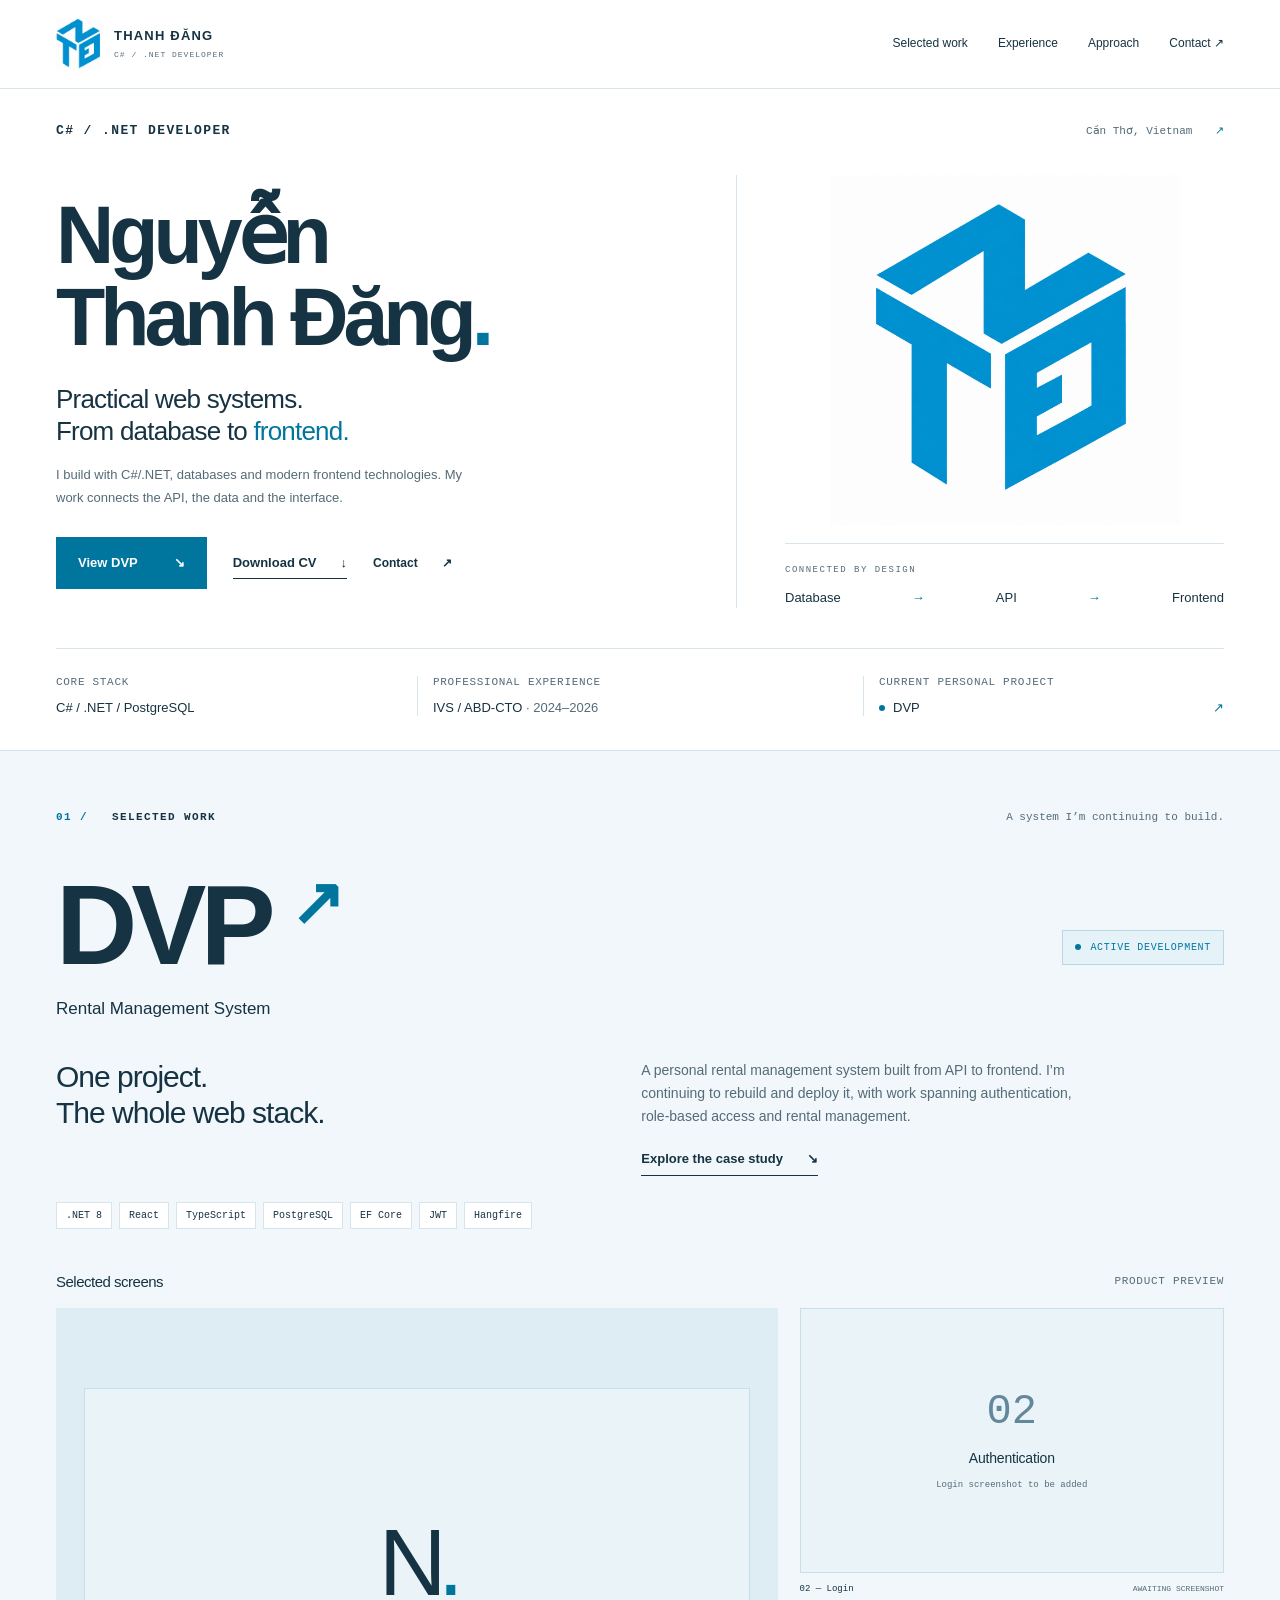
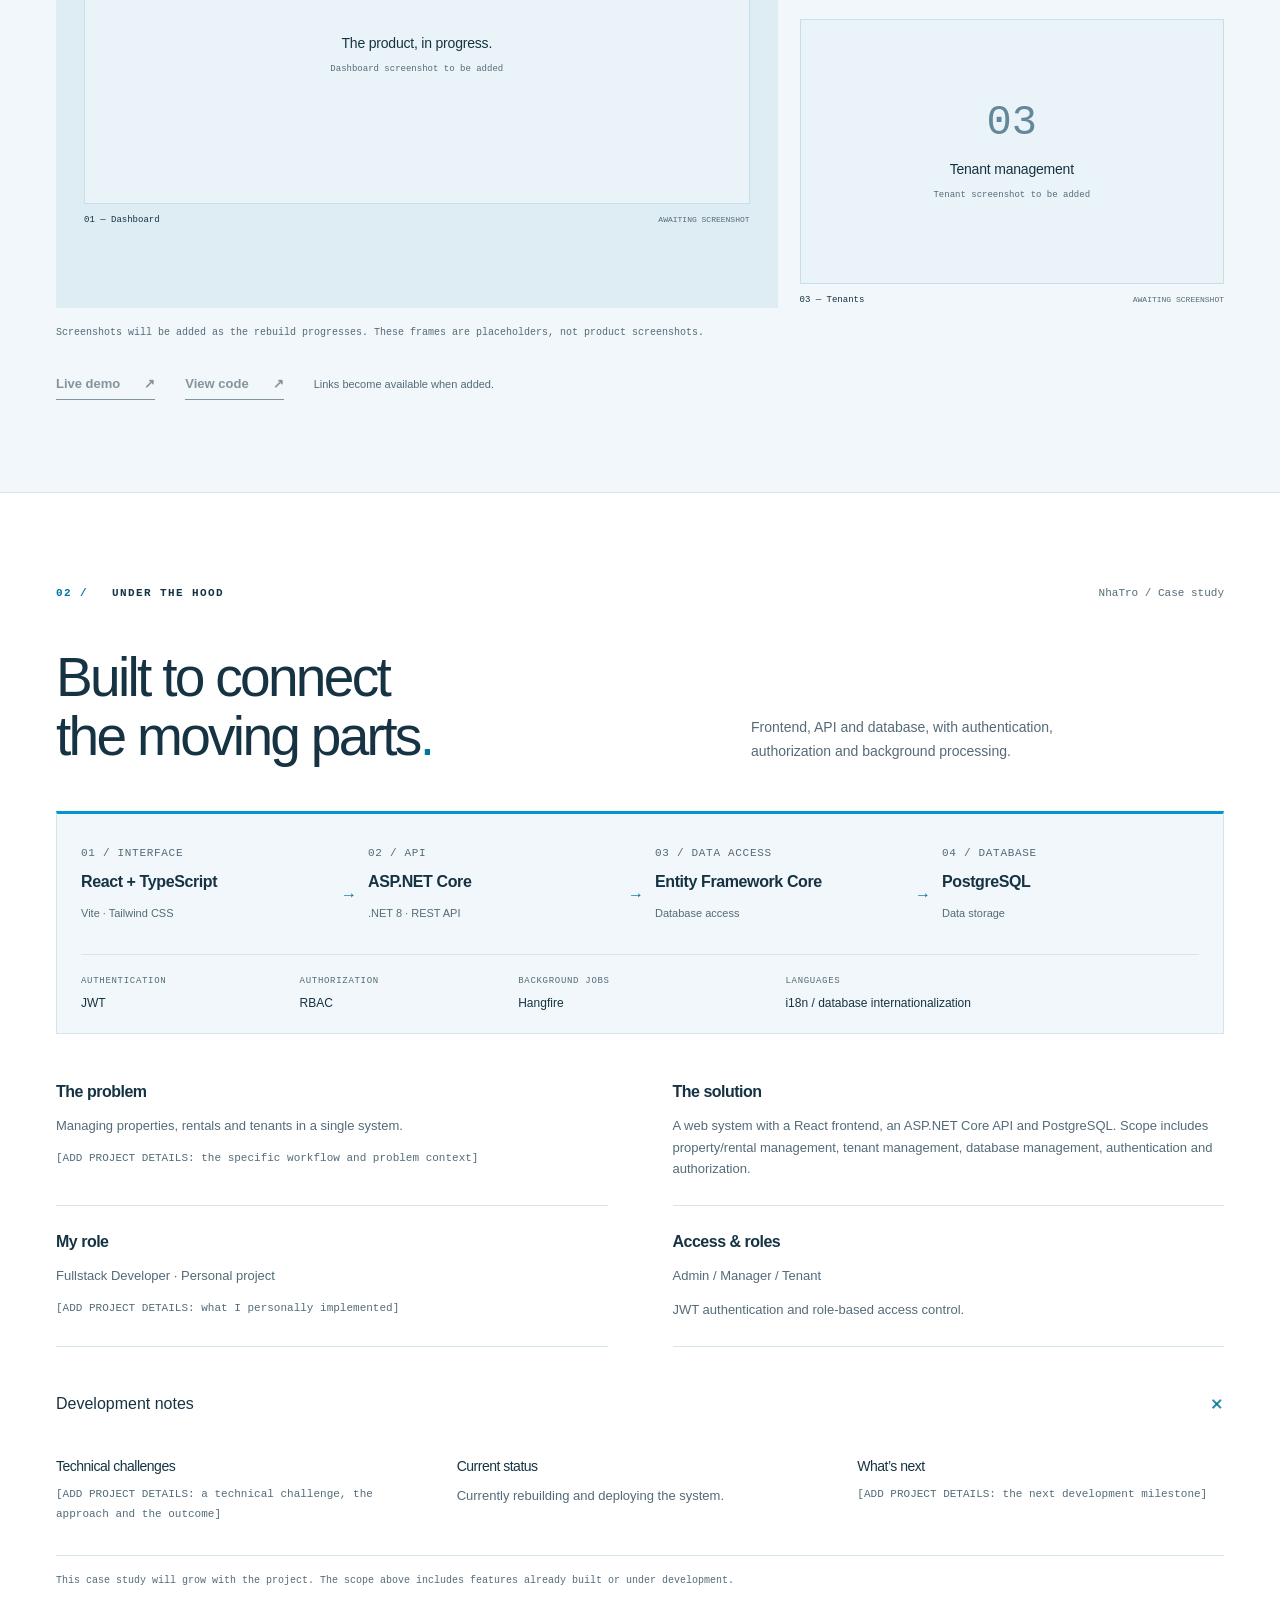
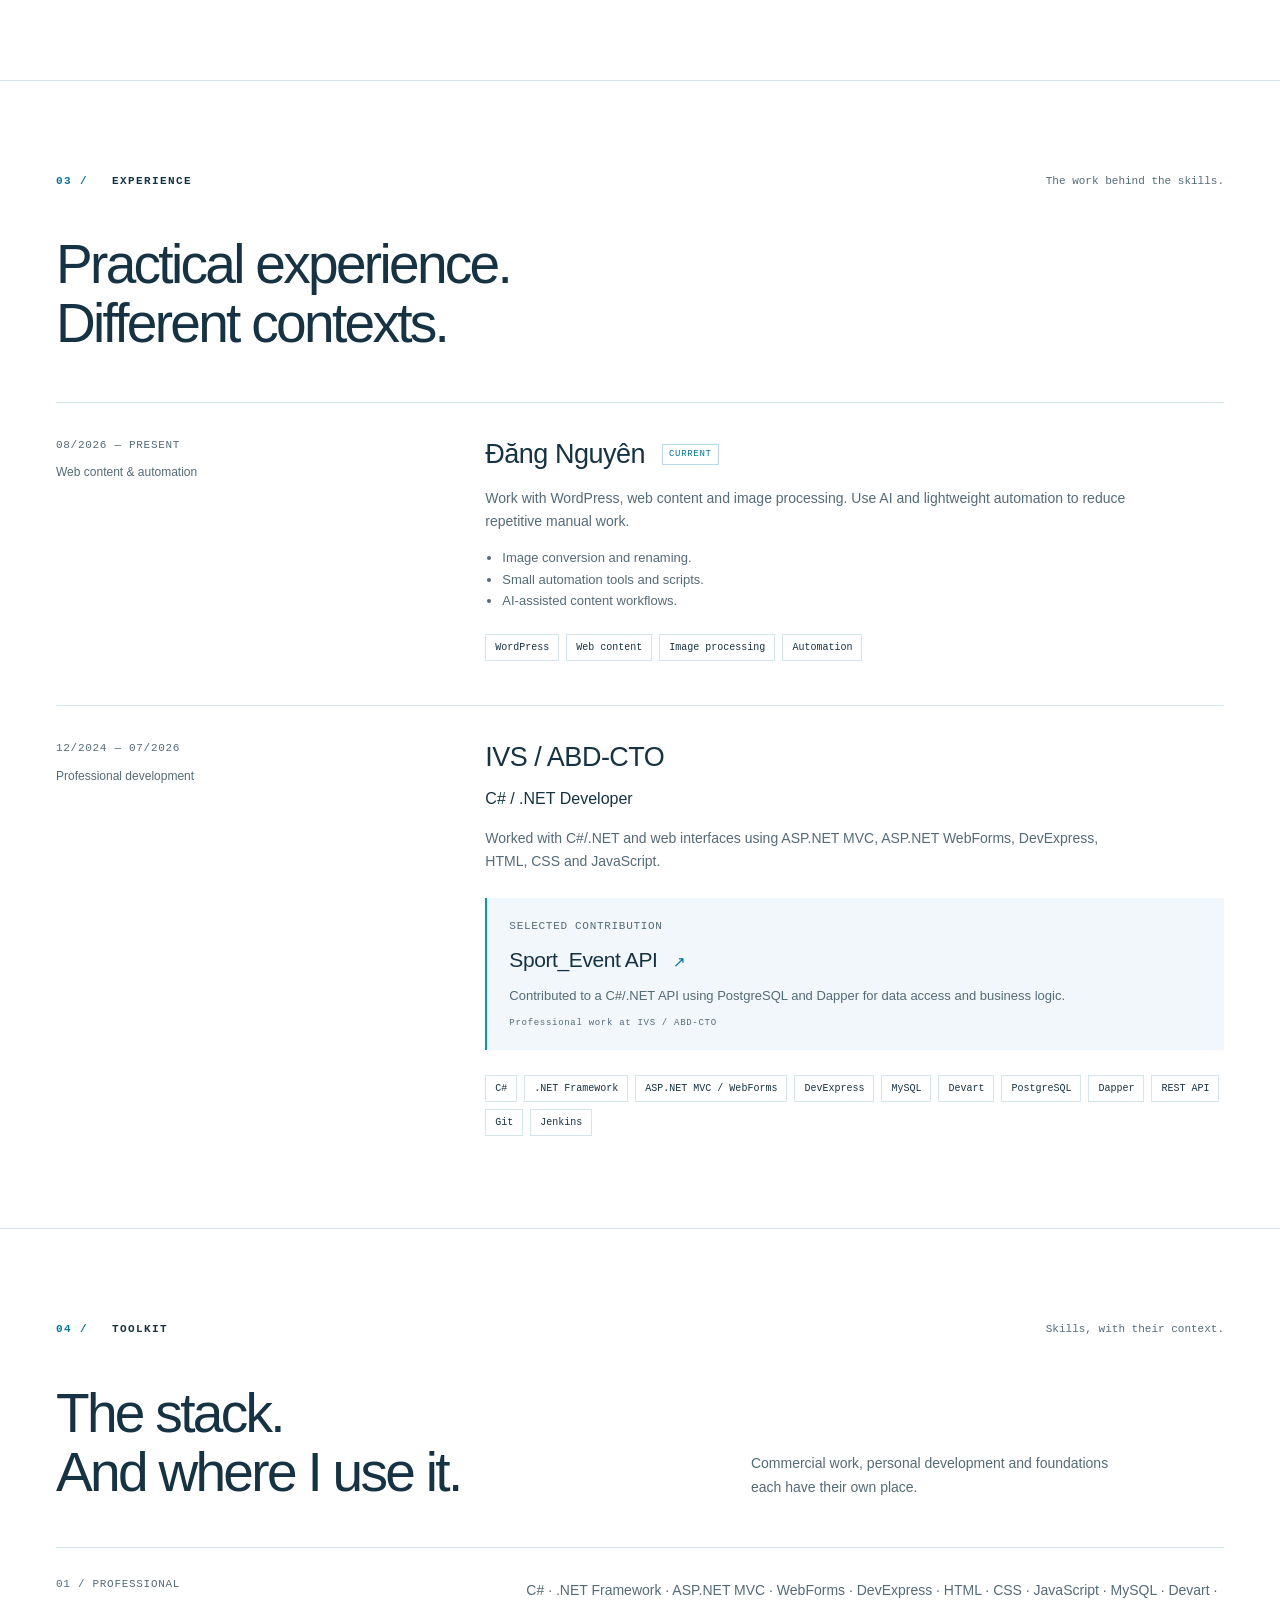
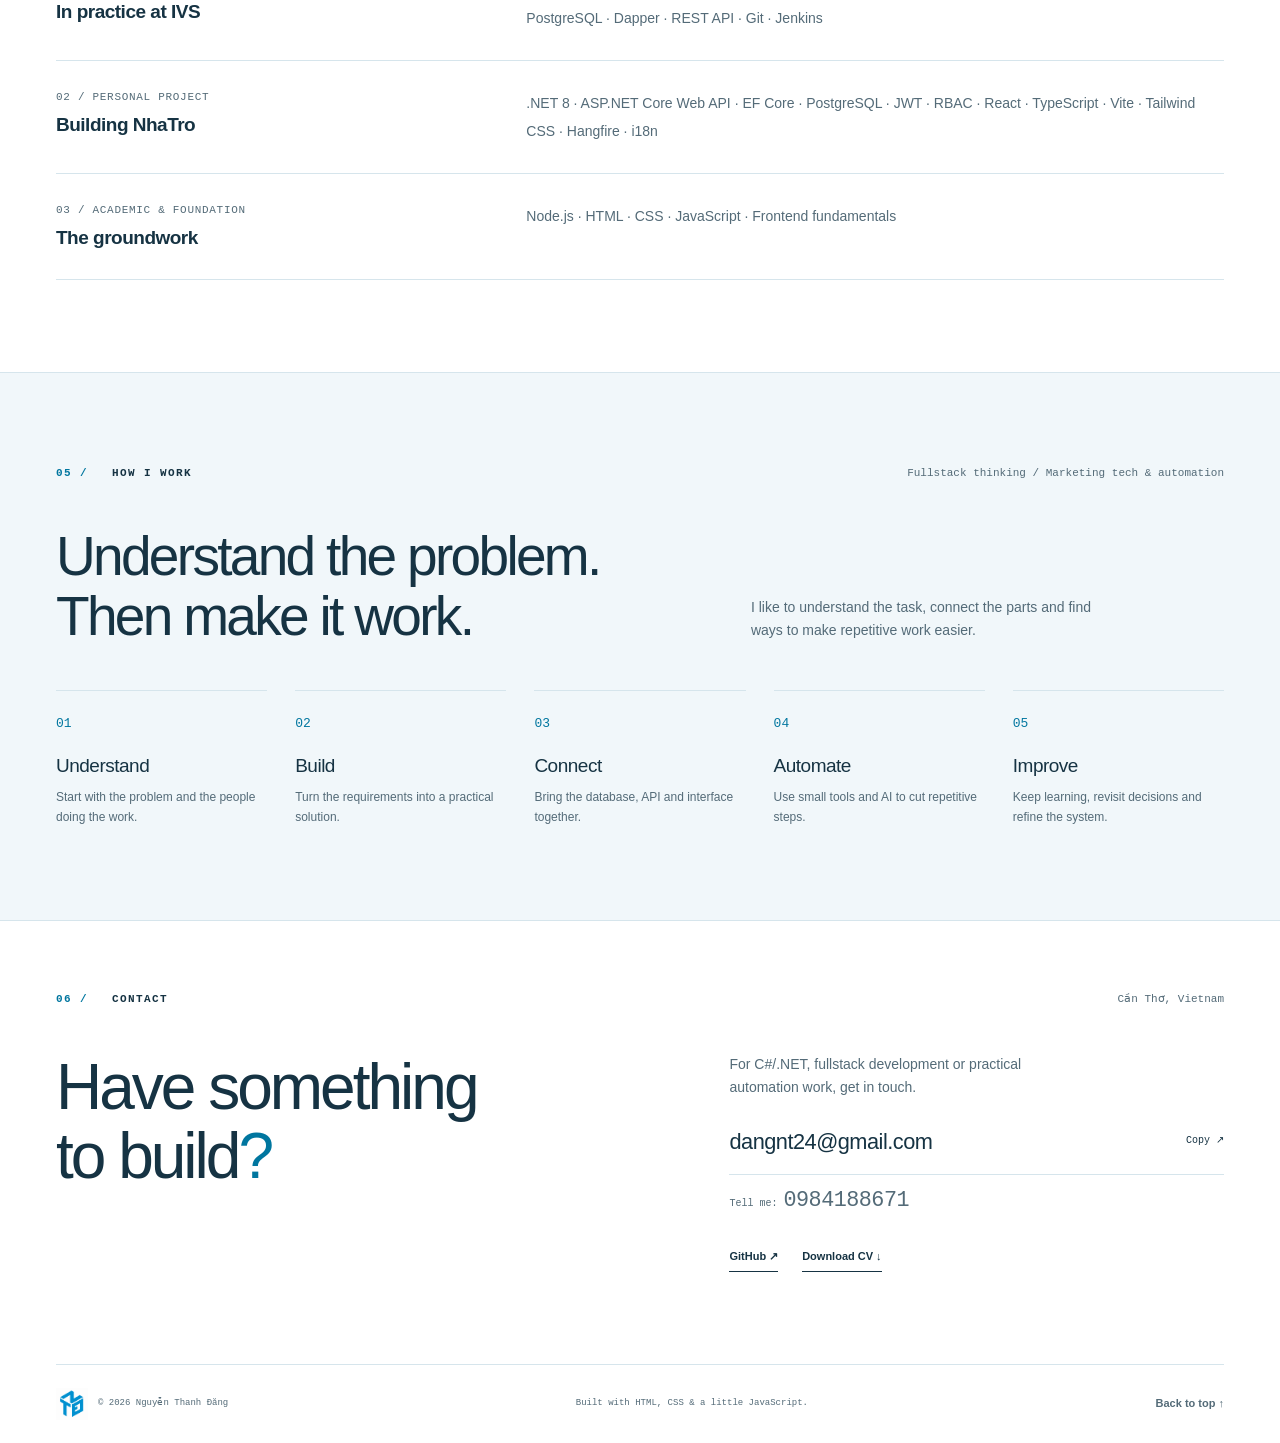
==== index.html @ 5157802f "Init source" ====
<!doctype html>
<html lang="en">

<head>
  <meta charset="utf-8">
  <meta name="viewport" content="width=device-width, initial-scale=1">
  <meta name="theme-color" content="#ffffff">
  <title>Nguyễn Thanh Đăng — C# / .NET Developer</title>
  <meta name="description"
    content="Nguyễn Thanh Đăng, C# / .NET Developer in Cần Thơ, Vietnam. Professional experience at IVS and NhaTro, a .NET 8, React and PostgreSQL rental management system in active development.">
  <meta property="og:type" content="website">
  <meta property="og:locale" content="en_US">
  <meta property="og:title" content="Nguyễn Thanh Đăng — C# / .NET Developer">
  <meta property="og:description"
    content="Practical web systems, from database and API to frontend. Explore NhaTro and my C# / .NET experience.">
  <!-- Add og:url and og:image with real absolute URLs after deployment. -->
  <link rel="icon" href="./assets/images/logo.png" type="image/png">
  <link rel="stylesheet" href="./css/style.css">
  <script src="./js/script.js" defer></script>
</head>

<body>
  <a class="skip-link" href="#main">Skip to content</a>
  <header class="site-header">
    <div class="container header-inner">
      <a class="wordmark" href="#home" aria-label="Nguyễn Thanh Đăng, home">
        <span class="brand-icon"><img src="assets/images/logo.png" alt="" width="64" height="64"></span>
        <span class="brand-name">THANH ĐĂNG<span class="brand-caption">C# / .NET DEVELOPER</span></span>
      </a>
      <button class="menu-toggle" type="button" aria-expanded="false" aria-controls="main-nav" hidden>Menu <span
          aria-hidden="true">+</span></button>
      <nav id="main-nav" class="main-nav" aria-label="Main navigation">
        <a href="#work" data-nav>Selected work</a>
        <a href="#experience" data-nav>Experience</a>
        <a href="#about" data-nav>Approach</a>
        <a href="#contact" data-nav>Contact <span aria-hidden="true">↗</span></a>
      </nav>
    </div>
  </header>

  <main id="main">
    <section id="home" class="hero container" aria-labelledby="hero-title">
      <div class="hero-top"><span class="eyebrow">C# / .NET DEVELOPER</span><span class="location">Cần Thơ, Vietnam
          <span aria-hidden="true">↗</span></span></div>
      <div class="hero-grid">
        <div class="hero-copy">
          <h1 id="hero-title">Nguyễn<br>Thanh Đăng<span class="accent">.</span></h1>
          <div class="hero-intro">
            <p class="hero-statement">Practical web systems.<br> From database to <em>frontend.</em></p>
            <p>I build with C#/.NET, databases and modern frontend technologies. My work connects the API, the data and
              the interface.</p>
            <div class="hero-actions">
              <a class="button button-dark" href="#work">View DVP <span aria-hidden="true">↘</span></a>
              <a class="text-link" data-config-link="CV_URL" role="link"
                href="./NguyenThanhDang_Fullstack_DotNet_CV.pdf">Download CV <span aria-hidden="true">↓</span></a>
              <a class="hero-contact text-link" href="#contact">Contact <span aria-hidden="true">↗</span></a>
            </div>
          </div>
        </div>
        <figure class="hero-brand" aria-label="Personal identity and fullstack focus">
          <div class="brand-art"><img src="assets/images/logo.png"
              alt="Nguyễn Thanh Đăng personal logo, a cyan geometric monogram" width="1254" height="1254"></div>
          <figcaption><span class="meta-label">CONNECTED BY DESIGN</span><span
              class="brand-flow"><span>Database</span><span aria-hidden="true">→</span><span>API</span><span
                aria-hidden="true">→</span><span>Frontend</span></span></figcaption>
        </figure>
      </div>
      <div class="hero-facts">
        <div><span class="meta-label">CORE STACK</span>
          <p>C# / .NET / PostgreSQL</p>
        </div>
        <div><span class="meta-label">PROFESSIONAL EXPERIENCE</span>
          <p>IVS / ABD-CTO <span class="muted">· 2024–2026</span></p>
        </div>
        <a class="current-project" href="#work"><span class="meta-label">CURRENT PERSONAL PROJECT</span>
          <p><span class="status-dot" aria-hidden="true"></span>DVP <span aria-hidden="true">↗</span></p>
        </a>
      </div>
    </section>

    <section id="work" class="work-section section-pad" aria-labelledby="work-title">
      <div class="container">
        <div class="section-heading">
          <p class="eyebrow"><span>01 /</span> SELECTED WORK</p><span class="section-aside">A system I’m continuing to
            build.</span>
        </div>
        <article class="featured-project">
          <div class="project-heading">
            <div>
              <h2 id="work-title">DVP<span class="accent">↗</span></h2>
              <p class="project-subtitle">Rental Management System</p>
            </div>
            <span class="status"><span class="status-dot" aria-hidden="true"></span><span data-project-status>ACTIVE
                DEVELOPMENT</span></span>
          </div>
          <div class="project-overview">
            <p class="project-lead">One project.<br>The whole web stack.</p>
            <div>
              <p>A personal rental management system built from API to frontend. I’m continuing to rebuild and deploy
                it, with work spanning authentication, role-based access and rental management.</p><a class="text-link"
                href="#case-study">Explore the case study <span aria-hidden="true">↘</span></a>
            </div>
          </div>
          <ul class="tag-list" aria-label="NhaTro technology stack">
            <li>.NET 8</li>
            <li>React</li>
            <li>TypeScript</li>
            <li>PostgreSQL</li>
            <li>EF Core</li>
            <li>JWT</li>
            <li>Hangfire</li>
          </ul>
          <div class="preview-heading">
            <h3>Selected screens</h3><span class="meta-label">PRODUCT PREVIEW</span>
          </div>
          <div class="screens-grid">
            <!-- Add real screenshots at these paths. Missing images use the fallback. -->
            <figure class="screen screen-main"><button class="screen-open" type="button" disabled
                aria-label="Enlarge NhaTro dashboard screenshot"><span class="screen-placeholder"><span
                    class="placeholder-mark" aria-hidden="true">N<span>.</span></span><span
                    class="placeholder-title">The product, in progress.</span><span class="placeholder-note">Dashboard
                    screenshot to be added</span></span><img src="assets/images/nhatro-dashboard.png"
                  alt="NhaTro dashboard" width="1440" height="900" hidden></button>
              <figcaption><span>01 — Dashboard</span><span data-screen-state>AWAITING SCREENSHOT</span></figcaption>
            </figure>
            <figure class="screen"><button class="screen-open" type="button" disabled
                aria-label="Enlarge NhaTro login screenshot"><span class="screen-placeholder"><span
                    class="placeholder-index" aria-hidden="true">02</span><span
                    class="placeholder-title">Authentication</span><span class="placeholder-note">Login screenshot to be
                    added</span></span><img src="assets/images/nhatro-login.png" alt="NhaTro login screen" width="1440"
                  height="900" hidden></button>
              <figcaption><span>02 — Login</span><span data-screen-state>AWAITING SCREENSHOT</span></figcaption>
            </figure>
            <figure class="screen"><button class="screen-open" type="button" disabled
                aria-label="Enlarge NhaTro tenant management screenshot"><span class="screen-placeholder"><span
                    class="placeholder-index" aria-hidden="true">03</span><span class="placeholder-title">Tenant
                    management</span><span class="placeholder-note">Tenant screenshot to be added</span></span><img
                  src="assets/images/nhatro-tenant.png" alt="NhaTro tenant management screen" width="1440" height="900"
                  hidden></button>
              <figcaption><span>03 — Tenants</span><span data-screen-state>AWAITING SCREENSHOT</span></figcaption>
            </figure>
          </div>
          <p class="preview-note">Screenshots will be added as the rebuild progresses. These frames are placeholders,
            not product screenshots.</p>
          <div class="project-links"><a class="text-link" data-config-link="NHATRO_DEMO_URL" aria-disabled="true"
              role="link" title="Live demo has not been added">Live demo <span aria-hidden="true">↗</span></a><a
              class="text-link" data-config-link="NHATRO_CODE_URL" aria-disabled="true" role="link"
              title="Source code URL has not been added">View code <span aria-hidden="true">↗</span></a><span
              class="muted">Links become available when added.</span></div>
        </article>
      </div>
    </section>

    <section id="case-study" class="case-section section-pad container" aria-labelledby="case-title">
      <div class="section-heading">
        <p class="eyebrow"><span>02 /</span> UNDER THE HOOD</p><span class="section-aside">NhaTro / Case study</span>
      </div>
      <div class="section-intro">
        <h2 id="case-title">Built to connect<br>the moving parts<span class="accent">.</span></h2>
        <p>Frontend, API and database, with authentication, authorization and background processing.</p>
      </div>
      <div class="architecture" aria-label="NhaTro architecture">
        <ol class="architecture-flow">
          <li><span class="meta-label">01 / INTERFACE</span><strong>React + TypeScript</strong><span>Vite · Tailwind
              CSS</span></li>
          <li><span class="meta-label">02 / API</span><strong>ASP.NET Core</strong><span>.NET 8 · REST API</span></li>
          <li><span class="meta-label">03 / DATA ACCESS</span><strong>Entity Framework Core</strong><span>Database
              access</span></li>
          <li><span class="meta-label">04 / DATABASE</span><strong>PostgreSQL</strong><span>Data storage</span></li>
        </ol>
        <div class="architecture-services">
          <div><span class="meta-label">AUTHENTICATION</span><strong>JWT</strong></div>
          <div><span class="meta-label">AUTHORIZATION</span><strong>RBAC</strong></div>
          <div><span class="meta-label">BACKGROUND JOBS</span><strong>Hangfire</strong></div>
          <div><span class="meta-label">LANGUAGES</span><strong>i18n / database internationalization</strong></div>
        </div>
      </div>
      <div class="case-details">
        <div class="case-item">
          <h3>The problem</h3>
          <p>Managing properties, rentals and tenants in a single system.</p>
          <p class="editor-note">[ADD PROJECT DETAILS: the specific workflow and problem context]</p>
        </div>
        <div class="case-item">
          <h3>The solution</h3>
          <p>A web system with a React frontend, an ASP.NET Core API and PostgreSQL. Scope includes property/rental
            management, tenant management, database management, authentication and authorization.</p>
        </div>
        <div class="case-item">
          <h3>My role</h3>
          <p>Fullstack Developer · Personal project</p>
          <p class="editor-note">[ADD PROJECT DETAILS: what I personally implemented]</p>
        </div>
        <div class="case-item">
          <h3>Access & roles</h3>
          <p>Admin / Manager / Tenant</p>
          <p>JWT authentication and role-based access control.</p>
        </div>
      </div>
      <details class="case-expansion" open>
        <summary>Development notes <span aria-hidden="true">+</span></summary>
        <div class="development-grid">
          <div>
            <h3>Technical challenges</h3>
            <p class="editor-note">[ADD PROJECT DETAILS: a technical challenge, the approach and the outcome]</p>
          </div>
          <div>
            <h3>Current status</h3>
            <p data-project-current>Currently rebuilding and deploying the system.</p>
          </div>
          <div>
            <h3>What’s next</h3>
            <p class="editor-note" data-project-next>[ADD PROJECT DETAILS: the next development milestone]</p>
          </div>
        </div>
      </details>
      <p class="case-footnote">This case study will grow with the project. The scope above includes features already
        built or under development.</p>
    </section>

    <section id="experience" class="experience-section section-pad" aria-labelledby="experience-title">
      <div class="container">
        <div class="section-heading">
          <p class="eyebrow"><span>03 /</span> EXPERIENCE</p><span class="section-aside">The work behind the
            skills.</span>
        </div>
        <h2 id="experience-title">Practical experience.<br>Different contexts.</h2>
        <article class="experience-row">
          <div class="experience-meta"><span class="meta-label">08/2026 — PRESENT</span><span
              class="experience-kind">Web content & automation</span></div>
          <div class="experience-body">
            <h3>Đăng Nguyên <span class="small-label">CURRENT</span></h3>
            <p>Work with WordPress, web content and image processing. Use AI and lightweight automation to reduce
              repetitive manual work.</p>
            <ul class="plain-list">
              <li>Image conversion and renaming.</li>
              <li>Small automation tools and scripts.</li>
              <li>AI-assisted content workflows.</li>
            </ul>
            <ul class="tag-list">
              <li>WordPress</li>
              <li>Web content</li>
              <li>Image processing</li>
              <li>Automation</li>
            </ul>
          </div>
        </article>
        <article class="experience-row">
          <div class="experience-meta"><span class="meta-label">12/2024 — 07/2026</span><span
              class="experience-kind">Professional development</span></div>
          <div class="experience-body">
            <h3>IVS / ABD-CTO</h3>
            <p class="job-title">C# / .NET Developer</p>
            <p>Worked with C#/.NET and web interfaces using ASP.NET MVC, ASP.NET WebForms, DevExpress, HTML, CSS and
              JavaScript.</p>
            <div class="work-highlight"><span class="meta-label">SELECTED CONTRIBUTION</span>
              <h4>Sport_Event API <span aria-hidden="true">↗</span></h4>
              <p>Contributed to a C#/.NET API using PostgreSQL and Dapper for data access and business logic.</p><span
                class="work-context">Professional work at IVS / ABD-CTO</span>
            </div>
            <ul class="tag-list">
              <li>C#</li>
              <li>.NET Framework</li>
              <li>ASP.NET MVC / WebForms</li>
              <li>DevExpress</li>
              <li>MySQL</li>
              <li>Devart</li>
              <li>PostgreSQL</li>
              <li>Dapper</li>
              <li>REST API</li>
              <li>Git</li>
              <li>Jenkins</li>
            </ul>
          </div>
        </article>
      </div>
    </section>

    <section id="stack" class="stack-section section-pad container" aria-labelledby="stack-title">
      <div class="section-heading">
        <p class="eyebrow"><span>04 /</span> TOOLKIT</p><span class="section-aside">Skills, with their context.</span>
      </div>
      <div class="section-intro">
        <h2 id="stack-title">The stack.<br>And where I use it.</h2>
        <p>Commercial work, personal development and foundations each have their own place.</p>
      </div>
      <div class="stack-row">
        <div><span class="meta-label">01 / PROFESSIONAL</span>
          <h3>In practice at IVS</h3>
        </div>
        <p>C# · .NET Framework · ASP.NET MVC · WebForms · DevExpress · HTML · CSS · JavaScript · MySQL · Devart ·
          PostgreSQL · Dapper · REST API · Git · Jenkins</p>
      </div>
      <div class="stack-row">
        <div><span class="meta-label">02 / PERSONAL PROJECT</span>
          <h3>Building NhaTro</h3>
        </div>
        <p>.NET 8 · ASP.NET Core Web API · EF Core · PostgreSQL · JWT · RBAC · React · TypeScript · Vite · Tailwind CSS
          · Hangfire · i18n</p>
      </div>
      <div class="stack-row">
        <div><span class="meta-label">03 / ACADEMIC & FOUNDATION</span>
          <h3>The groundwork</h3>
        </div>
        <p>Node.js · HTML · CSS · JavaScript · Frontend fundamentals</p>
      </div>
    </section>

    <section id="about" class="approach-section section-pad" aria-labelledby="approach-title">
      <div class="container">
        <div class="section-heading">
          <p class="eyebrow"><span>05 /</span> HOW I WORK</p><span class="section-aside">Fullstack thinking / Marketing
            tech & automation</span>
        </div>
        <div class="section-intro">
          <h2 id="approach-title">Understand the problem.<br>Then make it work.</h2>
          <p>I like to understand the task, connect the parts and find ways to make repetitive work easier.</p>
        </div>
        <ol class="process-list">
          <li><span>01</span>
            <h3>Understand</h3>
            <p>Start with the problem and the people doing the work.</p>
          </li>
          <li><span>02</span>
            <h3>Build</h3>
            <p>Turn the requirements into a practical solution.</p>
          </li>
          <li><span>03</span>
            <h3>Connect</h3>
            <p>Bring the database, API and interface together.</p>
          </li>
          <li><span>04</span>
            <h3>Automate</h3>
            <p>Use small tools and AI to cut repetitive steps.</p>
          </li>
          <li><span>05</span>
            <h3>Improve</h3>
            <p>Keep learning, revisit decisions and refine the system.</p>
          </li>
        </ol>
        <!-- <div class="education"><h3 class="meta-label">EDUCATION</h3><p class="editor-note">[ADD EDUCATION DETAILS: institution, qualification and dates]</p></div> -->
      </div>
    </section>

    <section id="contact" class="contact-section section-pad container" aria-labelledby="contact-title">
      <div class="section-heading">
        <p class="eyebrow"><span>06 /</span> CONTACT</p><span class="section-aside">Cần Thơ, Vietnam</span>
      </div>
      <div class="contact-grid">
        <h2 id="contact-title">Have something<br>to build<span class="accent">?</span></h2>
        <div>
            <p>For C#/.NET, fullstack development or practical automation work, get in touch.</p>
            <div class="email-row"><a class="email-link" data-email-link href="mailto:dangnt24@gmail.com"
                    role="link">dangnt24@gmail.com</a><button class="copy-email" type="button" aria-label="Copy email address"
                    title="Add an email address in CONFIG">Copy <span aria-hidden="true">↗</span></button></div>
            <p class="contact-note" data-contact-note>
                Tell me: <a class="email-link" data-email-link href="tel:0984188671" role="link">0984188671</a>
            </p>
            <div class="social-links">
                <a class="text-link" data-config-link="GITHUB_URL" role="link" href="https://github.com/dangnt24">GitHub ↗</a>
                <!-- <a class="text-link" data-config-link="LINKEDIN_URL" role="link"
                    title="LinkedIn URL has not been added">LinkedIn ↗</a> -->
                <a class="text-link" data-config-link="CV_URL" role="link"
                    href="./NguyenThanhDang_Fullstack_DotNet_CV.pdf">Download CV ↓</a>
            </div>
        </div>
      </div>
    </section>
  </main>
  <footer class="site-footer container"><span class="footer-identity"><img src="assets/images/logo.png" alt=""
        width="36" height="36"><span>© <span data-year>2026</span> Nguyễn Thanh Đăng</span></span><span>Built with HTML,
      CSS & a little JavaScript.</span><a href="#home" class="text-link">Back to top ↑</a></footer>
  <dialog class="lightbox" aria-label="NhaTro screenshot preview"><button class="lightbox-close" type="button"
      aria-label="Close screenshot preview">Close ×</button><img alt="">
    <p class="lightbox-caption"></p>
  </dialog>
  <p class="sr-only" role="status" aria-live="polite" data-announcement></p>
</body>

</html>
---- css/style.css ----
/* Brand system: original cyan logo, white surfaces and deep navy typography. */
:root {
  --paper:#ffffff;
  --ink:#163343;
  --muted:#546b78;
  --brand:#0098cc;
  --accent:#00769f;
  --line:#d6e5ec;
  --panel:#f1f7fa;
  --brand-soft:#e5f3f9;
  --font:Arial,Helvetica,sans-serif;
  --mono:"Courier New",monospace;
  --width:1200px;
}

* {
  box-sizing:border-box;
}

html {
  scroll-behavior:smooth;
  scroll-padding-top:100px;
}

body {
  margin:0;
  background:var(--paper);
  color:var(--ink);
  font-family:var(--font);
  font-size:16px;
  line-height:1.65;
  -webkit-font-smoothing:antialiased;
}

body.modal-open {
  overflow:hidden;
}

::selection {
  background:var(--accent);
  color:var(--paper);
}

a {
  color:inherit;
  text-decoration:none;
}

button {
  font:inherit;
  color:inherit;
}

button,a {
  -webkit-tap-highlight-color:transparent;
}

button:not(:disabled),summary {
  cursor:pointer;
}

button:disabled,[aria-disabled="true"] {
  cursor:default;
}

a[aria-disabled="true"] {
  color:var(--muted);
  opacity:.7;
}

:focus-visible {
  outline:2px solid var(--accent);
  outline-offset:6px;
}

h1,h2,h3,h4,p,figure {
  margin:0;
}

h1,h2,h3,h4 {
  font-weight:500;
}

h2 {
  font-size:clamp(36px,4.3vw,60px);
  line-height:1.08;
  letter-spacing:-2.7px;
}

h3 {
  font-size:21px;
  line-height:1.3;
  letter-spacing:-.5px;
}

p+p {
  margin-top:12px;
}

img {
  max-width:100%;
  display:block;
}

[hidden] {
  display:none!important;
}

.container {
  width:min(var(--width),calc(100% - 112px));
  margin-inline:auto;
}

.section-pad {
  padding-block:92px;
}

.accent {
  color:var(--accent);
}

.muted {
  color:var(--muted);
}

.eyebrow,.meta-label,.section-aside,.small-label,.status,.screen figcaption,.work-context,.preview-note,.case-footnote,.contact-note {
  font-family:var(--mono);
  font-size:11px;
  line-height:1.5;
  letter-spacing:.7px;
}

.eyebrow {
  font-weight:700;
  letter-spacing:1.4px;
}

.eyebrow>span {
  color:var(--accent);
  margin-right:16px;
}

.meta-label {
  display:block;
  color:var(--muted);
  font-weight:400;
}

.section-heading {
  display:flex;
  justify-content:space-between;
  align-items:center;
  gap:24px;
  margin-bottom:46px;
}

.section-aside {
  color:var(--muted);
  text-align:right;
  letter-spacing:0;
}

.text-link {
  display:inline-flex;
  gap:24px;
  align-items:center;
  font-size:13px;
  font-weight:600;
  line-height:1.5;
  padding-block:6px;
  border-bottom:1px solid currentColor;
  transition:color .2s;
}

.text-link[href]:hover {
  color:var(--accent);
}

.button {
  display:inline-flex;
  justify-content:space-between;
  align-items:center;
  gap:36px;
  padding:15px 22px;
  font-size:13px;
  font-weight:600;
  transition:background .2s;
}

.button-dark {
  background:var(--accent);
  color:var(--paper);
}

.button-dark:hover {
  background:var(--ink);
}

.skip-link {
  position:fixed;
  top:8px;
  left:8px;
  z-index:20;
  background:var(--ink);
  color:var(--paper);
  padding:12px;
  transform:translateY(-150%);
}

.skip-link:focus {
  transform:none;
}

.site-header {
  position:sticky;
  top:0;
  z-index:10;
  background:var(--paper);
  border-bottom:1px solid var(--line);
}

.header-inner {
  height:88px;
  display:flex;
  align-items:center;
  gap:30px;
}

.wordmark {
  display:flex;
  align-items:center;
  gap:12px;
  flex-shrink:0;
}

.brand-icon {
  position:relative;
  width:46px;
  height:52px;
  overflow:hidden;
  background:#fff;
}

.brand-icon img {
  position:absolute;
  max-width:none;
  width:60px;
  height:60px;
  left:50%;
  top:50%;
  transform:translate(-50%,-50%);
}

.brand-name {
  font-size:13px;
  font-weight:700;
  line-height:1.3;
  letter-spacing:1.2px;
}

.brand-caption {
  display:block;
  font-family:var(--mono);
  font-size:8px;
  font-weight:400;
  letter-spacing:1px;
  margin-top:5px;
  color:var(--muted);
}

.main-nav {
  margin-left:auto;
  display:flex;
  gap:30px;
}

.main-nav a {
  font-size:12px;
  padding-block:12px;
  position:relative;
}

.main-nav a:hover,.main-nav a[aria-current] {
  color:var(--accent);
}

.main-nav a[aria-current]::after {
  content:"";
  height:2px;
  width:100%;
  background:var(--brand);
  position:absolute;
  bottom:2px;
  left:0;
}

.hero {
  padding-top:32px;
}

.hero-top {
  display:flex;
  justify-content:space-between;
  gap:24px;
  align-items:center;
}

.hero-top .eyebrow {
  font-size:13px;
}

.location {
  font-family:var(--mono);
  font-size:11px;
  color:var(--muted);
}

.location>span {
  color:var(--accent);
  margin-left:16px;
}

.hero-grid {
  display:grid;
  grid-template-columns:1.25fr 1fr;
  gap:70px;
  padding-block:34px 40px;
  align-items:center;
}

h1 {
  font-size:clamp(64px,6.3vw,88px);
  line-height:1.02;
  letter-spacing:-5px;
  font-weight:600;
}

.hero-intro {
  margin-top:24px;
  max-width:500px;
}

.hero-statement {
  font-size:26px;
  line-height:1.25;
  letter-spacing:-.8px;
}

.hero-statement em {
  font-style:normal;
  font-weight:500;
  color:var(--accent);
}

.hero-intro>p:not(.hero-statement) {
  font-size:13px;
  color:var(--muted);
  line-height:1.8;
  margin-top:15px;
  max-width:430px;
}

.hero-actions {
  display:flex;
  align-items:center;
  gap:26px;
  margin-top:28px;
  flex-wrap:wrap;
}

.hero-contact {
  font-size:12px;
  border:0;
}

.hero-facts {
  display:grid;
  grid-template-columns:1fr 1.2fr 1fr;
  gap:32px;
  border-top:1px solid var(--line);
  padding-block:25px 32px;
}

.hero-facts p {
  font-size:13px;
  margin-top:6px;
}

.current-project p {
  display:flex;
  align-items:center;
  gap:8px;
}

.current-project p>span:last-child {
  margin-left:auto;
  color:var(--accent);
}

.status-dot {
  display:inline-block;
  width:6px;
  height:6px;
  flex-shrink:0;
  background:var(--accent);
  border-radius:50%;
}

.work-section {
  background:var(--panel);
  border-block:1px solid var(--line);
  padding-top:58px;
}

.project-heading {
  display:flex;
  justify-content:space-between;
  align-items:center;
  gap:24px;
}

.project-heading h2 {
  font-size:clamp(68px,8.8vw,124px);
  line-height:.95;
  letter-spacing:-6px;
  font-weight:600;
}

.project-heading h2>span {
  font-size:.58em;
  vertical-align:top;
  margin-left:20px;
}

.project-subtitle {
  font-size:17px;
  margin-top:16px;
}

.status {
  display:inline-flex;
  gap:9px;
  align-items:center;
  border:1px solid #b6d8e7;
  padding:9px 12px;
  color:var(--accent);
  font-size:10px;
  white-space:nowrap;
}

.project-overview {
  display:grid;
  grid-template-columns:.85fr 1fr;
  gap:90px;
  margin-block:36px 26px;
}

.project-lead {
  font-size:30px;
  line-height:1.2;
  letter-spacing:-1px;
}

.project-overview>div>p {
  font-size:14px;
  color:var(--muted);
  max-width:460px;
}

.project-overview .text-link {
  margin-top:15px;
}

.tag-list {
  list-style:none;
  display:flex;
  flex-wrap:wrap;
  gap:7px;
  margin:0;
  padding:0;
}

.tag-list li {
  font-family:var(--mono);
  font-size:10px;
  border:1px solid var(--line);
  padding:5px 9px;
  line-height:1.5;
}

.preview-heading {
  display:flex;
  justify-content:space-between;
  align-items:center;
  gap:16px;
  margin-block:43px 17px;
}

.preview-heading h3 {
  font-size:15px;
}

.screens-grid {
  display:grid;
  grid-template-columns:1.7fr 1fr;
  gap:22px;
}

.screen-main {
  grid-row:span 2;
  display:flex;
  flex-direction:column;
  justify-content:center;
  background:#deedf4;
  padding:28px;
}

.screen-open {
  position:relative;
  display:block;
  width:100%;
  aspect-ratio:16/10;
  padding:0;
  border:1px solid #c6dfe9;
  overflow:hidden;
  background:#eaf4f8;
  text-align:left;
}

.screen-open:not(:disabled):hover img {
  transform:scale(1.015);
}

.screen-open img {
  width:100%;
  height:100%;
  object-fit:contain;
  position:absolute;
  inset:0;
  background:var(--panel);
  transition:transform .3s;
}

.screen-placeholder {
  display:flex;
  flex-direction:column;
  justify-content:center;
  align-items:center;
  position:absolute;
  inset:0;
  padding:16px;
  text-align:center;
}

.placeholder-mark {
  font-size:94px;
  line-height:1;
  font-weight:500;
  letter-spacing:-9px;
  margin-bottom:22px;
}

.placeholder-mark>span {
  color:var(--accent);
}

.placeholder-index {
  font-family:var(--mono);
  font-size:42px;
  color:#63889b;
  line-height:1.1;
  margin-bottom:12px;
}

.placeholder-title {
  font-size:14px;
  letter-spacing:-.2px;
}

.placeholder-note {
  font-family:var(--mono);
  font-size:9px;
  color:var(--muted);
  margin-top:7px;
}

.screen figcaption {
  display:flex;
  justify-content:space-between;
  gap:10px;
  margin-top:10px;
  font-size:9px;
  letter-spacing:0;
}

.screen figcaption>span:last-child {
  color:var(--muted);
  font-size:8px;
  text-align:right;
}

.preview-note {
  color:var(--muted);
  letter-spacing:0;
  margin-top:17px;
  font-size:10px;
}

.project-links {
  display:flex;
  align-items:center;
  flex-wrap:wrap;
  gap:30px;
  margin-top:28px;
}

.project-links>.muted {
  font-size:11px;
}

.section-intro {
  display:grid;
  grid-template-columns:1.3fr 1fr;
  gap:80px;
  align-items:end;
  margin-bottom:44px;
}

.section-intro>p {
  max-width:360px;
  color:var(--muted);
  font-size:14px;
  padding-bottom:4px;
}

.architecture {
  border:1px solid var(--line);
  border-top:3px solid var(--brand);
  background:var(--panel);
  padding:31px 24px 0;
}

.architecture-flow {
  list-style:none;
  display:grid;
  grid-template-columns:repeat(4,minmax(0,1fr));
  margin:0;
  padding:0 0 32px;
  gap:30px;
}

.architecture-flow li {
  position:relative;
  display:flex;
  flex-direction:column;
  gap:11px;
}

.architecture-flow li:not(:last-child)::after {
  content:"→";
  position:absolute;
  right:-19px;
  top:37px;
  color:var(--accent);
}

.architecture-flow strong {
  font-size:16px;
  font-weight:600;
  line-height:1.3;
  letter-spacing:-.4px;
}

.architecture-flow li>span:last-child {
  font-size:11px;
  color:var(--muted);
}

.architecture-services {
  display:grid;
  grid-template-columns:.8fr .8fr 1fr 1.7fr;
  gap:24px;
  border-top:1px solid var(--line);
  padding-block:20px;
}

.architecture-services .meta-label {
  font-size:9px;
}

.architecture-services strong {
  display:block;
  font-size:12px;
  font-weight:400;
  margin-top:5px;
}

.case-details {
  display:grid;
  grid-template-columns:1fr 1fr;
  column-gap:65px;
  margin-top:22px;
}

.case-item {
  padding-block:26px;
  border-bottom:1px solid var(--line);
}

.case-item h3 {
  font-size:16px;
  margin-bottom:12px;
}

.case-item p {
  font-size:13px;
  color:var(--muted);
}

.editor-note {
  font-family:var(--mono);
  font-size:11px!important;
  line-height:1.8;
  color:var(--muted);
}

.case-expansion {
  margin-top:22px;
  border-bottom:1px solid var(--line);
}

.case-expansion summary {
  display:flex;
  justify-content:space-between;
  align-items:center;
  list-style:none;
  font-size:16px;
  padding-block:15px;
}

.case-expansion summary::-webkit-details-marker {
  display:none;
}

.case-expansion summary>span {
  font-size:24px;
  color:var(--accent);
}

.case-expansion[open] summary>span {
  transform:rotate(45deg);
}

.development-grid {
  display:grid;
  grid-template-columns:repeat(3,minmax(0,1fr));
  gap:34px;
  padding-block:18px 30px;
}

.development-grid h3 {
  font-size:14px;
  margin-bottom:10px;
}

.development-grid p {
  font-size:13px;
  color:var(--muted);
}

.case-footnote {
  color:var(--muted);
  font-size:10px;
  letter-spacing:0;
  margin-top:17px;
}

.experience-section {
  background:var(--paper);
  border-block:1px solid var(--line);
}

.experience-section h2 {
  margin-bottom:48px;
}

.experience-row {
  display:grid;
  grid-template-columns:1fr 2fr;
  gap:60px;
  border-top:1px solid var(--line);
  padding-block:34px 44px;
}

.experience-row:last-child {
  padding-bottom:0;
}

.experience-kind {
  display:block;
  font-size:12px;
  color:var(--muted);
  margin-top:10px;
}

.experience-body h3 {
  font-size:27px;
  display:flex;
  align-items:center;
  gap:17px;
  flex-wrap:wrap;
  margin-bottom:15px;
}

.small-label {
  font-size:9px;
  color:var(--accent);
  border:1px solid #b6d8e7;
  padding:3px 6px;
}

.experience-body>p {
  font-size:14px;
  color:var(--muted);
  max-width:640px;
}

.experience-body .job-title {
  color:var(--ink);
  font-size:16px;
  margin-top:-5px;
  margin-bottom:15px;
}

.plain-list {
  font-size:13px;
  color:var(--muted);
  padding-left:17px;
  margin-block:14px 23px;
}

.work-highlight {
  border-left:2px solid var(--brand);
  background:var(--panel);
  padding:20px 22px;
  margin-block:25px;
}

.work-highlight h4 {
  font-size:21px;
  letter-spacing:-.4px;
  margin-block:8px;
}

.work-highlight h4>span {
  font-size:15px;
  color:var(--accent);
  margin-left:10px;
}

.work-highlight p {
  font-size:13px;
  color:var(--muted);
}

.work-context {
  display:block;
  font-size:9px;
  color:var(--muted);
  margin-top:10px;
}

.stack-row {
  display:grid;
  grid-template-columns:1fr 1.7fr;
  gap:60px;
  border-top:1px solid var(--line);
  padding-block:28px;
}

.stack-row:last-child {
  border-bottom:1px solid var(--line);
}

.stack-row h3 {
  font-size:19px;
  margin-top:8px;
}

.stack-row>p {
  font-size:14px;
  color:var(--muted);
  line-height:2;
}

.approach-section {
  background:var(--panel);
  border-block:1px solid var(--line);
}

.process-list {
  list-style:none;
  display:grid;
  grid-template-columns:repeat(5,minmax(0,1fr));
  gap:28px;
  padding:0;
  margin:0;
}

.process-list li {
  border-top:1px solid var(--line);
  padding-top:18px;
}

.process-list li>span {
  font-family:var(--mono);
  font-size:13px;
  color:var(--accent);
}

.process-list h3 {
  font-size:19px;
  margin-block:18px 10px;
}

.process-list p {
  font-size:12px;
  color:var(--muted);
}

.education {
  display:grid;
  grid-template-columns:1fr 2fr;
  gap:30px;
  border-top:1px solid var(--line);
  margin-top:50px;
  padding-top:25px;
}

.contact-section {
  padding-top:70px;
}

.contact-grid {
  display:grid;
  grid-template-columns:1.2fr 1fr;
  gap:80px;
}

.contact-grid h2 {
  font-size:clamp(44px,5vw,70px);
  letter-spacing:-3px;
}

.contact-grid>div>p:first-child {
  font-size:14px;
  color:var(--muted);
  max-width:350px;
}

.email-row {
  display:flex;
  align-items:center;
  justify-content:space-between;
  gap:16px;
  border-bottom:1px solid var(--line);
  padding-block:24px 15px;
}

.email-link {
  font-size:clamp(16px,1.7vw,23px);
  letter-spacing:-.5px;
  overflow-wrap:anywhere;
  min-width:0;
}

.copy-email {
  font-family:var(--mono);
  font-size:10px;
  background:none;
  border:0;
  padding:7px 0;
  white-space:nowrap;
}

.copy-email:disabled {
  color:var(--muted);
}

.copy-email:not(:disabled):hover {
  color:var(--accent);
}

.contact-note {
  font-size:10px;
  color:var(--muted);
  letter-spacing:0;
  margin-top:10px;
}

.social-links {
  display:flex;
  gap:24px;
  flex-wrap:wrap;
  margin-top:24px;
}

.social-links .text-link {
  font-size:11px;
}

.site-footer {
  display:flex;
  justify-content:space-between;
  align-items:center;
  gap:24px;
  border-top:1px solid var(--line);
  padding-block:23px;
  font-family:var(--mono);
  font-size:9px;
  color:var(--muted);
}

.site-footer .text-link {
  font-family:var(--font);
  font-size:11px;
  border:0;
}

.lightbox {
  border:1px solid var(--line);
  padding:54px 20px 20px;
  background:var(--paper);
  color:var(--ink);
  max-width:min(1200px,94vw);
  max-height:94dvh;
}

.lightbox::backdrop {
  background:rgb(14 40 56 / .85);
}

.lightbox>img {
  max-height:75dvh;
  width:auto;
  max-width:100%;
  margin:auto;
  object-fit:contain;
}

.lightbox-close {
  position:absolute;
  top:12px;
  right:20px;
  background:none;
  border:0;
  font-size:13px;
  padding:4px;
}

.lightbox-caption {
  font-family:var(--mono);
  font-size:11px;
  margin-top:13px;
}

.sr-only {
  position:absolute;
  width:1px;
  height:1px;
  padding:0;
  margin:-1px;
  overflow:hidden;
  clip-path:inset(50%);
  white-space:nowrap;
  border:0;
}

.reveal {
  animation:reveal-in .5s ease both;
}

@keyframes reveal-in {
  from {
    opacity:.35;
    transform:translateY(12px);
  }
  to {
    opacity:1;
    transform:none;
  }
}

/* Original logo preserved. Square geometry and open space carry the identity. */
.hero-brand {
  border-left:1px solid var(--line);
  padding-left:48px;
  min-width:0;
}

.brand-art {
  max-width:350px;
  margin-inline:auto;
  background:#fff;
}

.brand-art img {
  width:100%;
  height:auto;
  aspect-ratio:1;
  object-fit:contain;
}

.hero-brand figcaption {
  border-top:1px solid var(--line);
  padding-top:20px;
  margin-top:18px;
}

.hero-brand .meta-label {
  font-size:9px;
  letter-spacing:1.5px;
}

.brand-flow {
  display:flex;
  justify-content:space-between;
  align-items:center;
  gap:12px;
  margin-top:10px;
  font-size:13px;
}

.brand-flow>span:nth-child(even) {
  color:var(--accent);
}

.hero-facts>div,.hero-facts>.current-project {
  position:relative;
}

.hero-facts>div:not(:first-child)::before,.hero-facts>.current-project::before {
  content:"";
  position:absolute;
  left:-16px;
  top:2px;
  bottom:2px;
  width:1px;
  background:var(--line);
}

.status {
  background:var(--brand-soft);
}

.tag-list li {
  background:var(--paper);
}

.case-item h3,.stack-row h3 {
  font-weight:600;
}

.footer-identity {
  display:flex;
  align-items:center;
  gap:10px;
}

.footer-identity img {
  width:32px;
  height:32px;
  object-fit:contain;
  background:#fff;
}

@media(min-width:1441px) {
  .hero-grid {
    padding-block:44px;
  }
}

@media(max-width:1100px) {
  .container {
    width:calc(100% - 72px);
  }
  .hero-grid {
    gap:38px;
  }
  h1 {
    letter-spacing:-4.5px;
  }
  .main-nav {
    gap:23px;
  }
  .header-caption {
    display:none;
  }
  .section-intro {
    gap:40px;
  }
  .project-overview {
    gap:50px;
  }
  .architecture {
    padding-inline:20px;
  }
  .architecture-flow {
    gap:24px;
  }
  .architecture-flow strong {
    font-size:14px;
  }
  .architecture-flow .meta-label {
    font-size:9px;
  }
  .architecture-flow li:not(:last-child)::after {
    right:-17px;
  }
  .screen-main {
    padding:18px;
  }
  .placeholder-mark {
    font-size:72px;
  }
  .contact-grid {
    gap:40px;
  }
}

@media(max-width:800px) {
  .container {
    width:calc(100% - 48px);
  }
  .section-pad {
    padding-block:64px;
  }
  .header-inner {
    height:74px;
  }
  .main-nav {
    gap:20px;
  }
  .hero {
    padding-top:28px;
  }
  .hero-grid {
    grid-template-columns:1.2fr 1fr;
    gap:24px;
    padding-block:30px;
  }
  .hero-intro {
    margin-top:20px;
  }
  h1 {
    font-size:60px;
    letter-spacing:-3.5px;
  }
  .hero-statement {
    font-size:23px;
  }
  .hero-intro>p:not(.hero-statement) {
    font-size:13px;
  }
  .hero-actions {
    gap:15px;
  }
  .button {
    padding:13px 16px;
    gap:25px;
  }
  .hero-actions .text-link {
    font-size:11px;
  }
  .hero-facts {
    gap:20px;
    grid-template-columns:1fr 1.2fr 1fr;
  }
  .hero-facts .meta-label {
    font-size:9px;
  }
  .hero-facts p {
    font-size:11px;
  }
  .hero-facts .muted {
    display:block;
  }
  .section-heading {
    margin-bottom:32px;
  }
  .section-aside {
    font-size:10px;
  }
  .project-heading h2 {
    letter-spacing:-4px;
  }
  .project-overview {
    gap:35px;
  }
  .project-lead {
    font-size:27px;
  }
  .screens-grid {
    gap:16px;
    grid-template-columns:1.4fr 1fr;
  }
  .screen-main {
    padding:14px;
  }
  .screen figcaption {
    flex-wrap:wrap;
    gap:2px;
  }
  .placeholder-title {
    font-size:12px;
  }
  .placeholder-note {
    font-size:8px;
  }
  .placeholder-index {
    font-size:28px;
    margin-bottom:8px;
  }
  .screen-placeholder {
    padding:10px;
  }
  .architecture-flow {
    grid-template-columns:1fr 1fr;
    gap:30px;
  }
  .architecture-flow li:not(:last-child)::after {
    display:none;
  }
  .architecture-flow li {
    border-left:1px solid var(--accent);
    padding-left:13px;
  }
  .architecture-services {
    grid-template-columns:1fr 1fr;
    gap:18px;
  }
  .case-details {
    column-gap:30px;
  }
  .development-grid {
    gap:25px;
  }
  .experience-row {
    grid-template-columns:1fr 2fr;
    gap:30px;
  }
  .stack-row {
    gap:35px;
  }
  .process-list {
    gap:16px;
  }
  .process-list h3 {
    font-size:16px;
  }
  .contact-grid {
    gap:30px;
  }
  .contact-grid h2 {
    font-size:47px;
  }
  .site-footer {
    flex-wrap:wrap;
    gap:8px 20px;
  }
  .site-footer>a {
    margin-left:auto;
  }
}

@media(max-width:600px) {
  html {
    scroll-padding-top:86px;
  }
  .container {
    width:calc(100% - 40px);
  }
  .header-inner {
    height:66px;
    justify-content:space-between;
    flex-wrap:wrap;
    gap:0;
  }
  .wordmark {
    font-size:30px;
  }
  .menu-toggle:not([hidden]) {
    display:flex;
    gap:20px;
    align-items:center;
    background:none;
    border:1px solid var(--line);
    padding:6px 11px;
    font-size:12px;
  }
  .menu-toggle>span {
    font-size:19px;
    line-height:1;
  }
  .main-nav {
    width:100%;
    margin:0;
    display:flex;
    gap:0;
    flex-wrap:wrap;
    justify-content:space-between;
    background:var(--paper);
    padding:12px 0;
    border-bottom:1px solid var(--line);
  }
  .site-header:has(.main-nav:not([hidden])) .header-inner {
    height:auto;
    min-height:66px;
    padding-top:14px;
  }
  .site-header:has(.main-nav:not([hidden])) .wordmark {
    margin-bottom:14px;
  }
  .site-header:has(.main-nav:not([hidden])) .menu-toggle {
    margin-bottom:14px;
  }
  .main-nav a {
    font-size:12px;
  }
  .hero-top .eyebrow {
    font-size:10px;
    letter-spacing:1px;
  }
  .location {
    font-size:9px;
  }
  .location>span {
    margin-left:4px;
  }
  .hero {
    padding-top:26px;
  }
  .hero-grid {
    grid-template-columns:1fr;
    gap:26px;
    padding-block:29px 28px;
  }
  h1 {
    font-size:clamp(60px,14.5vw,82px);
    letter-spacing:-4px;
    line-height:1;
  }
  .hero-intro {
    max-width:none;
    margin-top:20px;
  }
  .hero-statement {
    font-size:25px;
    line-height:1.25;
  }
  .hero-statement br {
    display:none;
  }
  .hero-statement br::after {
    content:" ";
  }
  .hero-intro>p:not(.hero-statement) {
    max-width:360px;
    margin-top:15px;
    font-size:13px;
  }
  .hero-actions {
    gap:20px;
    margin-top:22px;
  }
  .hero-contact {
    margin-top:0;
  }
  .hero-facts {
    grid-template-columns:1fr 1fr;
    padding-block:21px 25px;
    gap:21px 16px;
  }
  .hero-facts .current-project {
    grid-column:1/-1;
    display:flex;
    justify-content:space-between;
    align-items:center;
    border-top:1px solid var(--line);
    padding-top:16px;
  }
  .hero-facts .current-project p {
    margin:0;
    gap:12px;
  }
  .hero-facts .muted {
    display:inline;
  }
  .section-pad {
    padding-block:49px;
  }
  .section-heading {
    align-items:flex-start;
    gap:20px;
    margin-bottom:29px;
  }
  .eyebrow {
    font-size:10px;
    letter-spacing:1px;
  }
  .eyebrow>span {
    margin-right:8px;
  }
  .section-aside {
    font-size:9px;
    max-width:145px;
  }
  .project-heading {
    align-items:flex-start;
    flex-direction:column;
    gap:22px;
  }
  .project-heading h2 {
    font-size:85px;
    letter-spacing:-5px;
  }
  .project-heading h2>span {
    margin-left:13px;
  }
  .project-subtitle {
    font-size:15px;
    margin-top:10px;
  }
  .status {
    font-size:9px;
    padding:7px 9px;
  }
  .project-overview {
    grid-template-columns:1fr;
    gap:17px;
    margin-top:29px;
  }
  .project-lead {
    font-size:28px;
  }
  .project-lead br {
    display:none;
  }
  .project-overview>div>p {
    font-size:13px;
  }
  .tag-list {
    gap:6px;
  }
  .tag-list li {
    font-size:9px;
    padding:4px 7px;
  }
  .preview-heading {
    margin-top:31px;
  }
  .preview-heading .meta-label {
    font-size:9px;
  }
  .screens-grid {
    grid-template-columns:1fr;
    gap:22px;
  }
  .screen-main {
    grid-row:auto;
    padding:14px;
  }
  .screen-open {
    aspect-ratio:16/10;
  }
  .screen:not(.screen-main) .screen-open {
    aspect-ratio:16/9;
  }
  .screen figcaption {
    flex-wrap:nowrap;
    font-size:9px;
  }
  .placeholder-mark {
    font-size:70px;
  }
  .placeholder-title {
    font-size:14px;
  }
  .placeholder-note {
    font-size:9px;
  }
  .placeholder-index {
    font-size:43px;
    margin-bottom:14px;
  }
  .project-links {
    gap:22px;
    margin-top:20px;
  }
  .project-links>.muted {
    flex-basis:100%;
    margin-top:-10px;
  }
  h2 {
    font-size:36px;
    letter-spacing:-1.6px;
  }
  .section-intro {
    grid-template-columns:1fr;
    gap:20px;
    margin-bottom:29px;
  }
  .section-intro>p {
    font-size:13px;
    max-width:350px;
  }
  .architecture {
    padding:24px 17px 0;
  }
  .architecture-flow {
    grid-template-columns:1fr;
    gap:29px;
  }
  .architecture-flow li {
    gap:7px;
    border:0;
    padding:0 0 15px;
    border-bottom:1px solid var(--line);
  }
  .architecture-flow li:last-child {
    padding-bottom:0;
    border:0;
  }
  .architecture-flow li:not(:last-child)::after {
    display:block;
    content:"↓";
    top:auto;
    bottom:-24px;
    right:10px;
  }
  .architecture-flow strong {
    font-size:17px;
  }
  .architecture-flow .meta-label {
    font-size:10px;
  }
  .architecture-services {
    gap:20px 15px;
  }
  .architecture-services .meta-label {
    font-size:8px;
  }
  .architecture-services strong {
    font-size:11px;
  }
  .case-details {
    grid-template-columns:1fr;
  }
  .case-item {
    padding-block:23px;
  }
  .development-grid {
    grid-template-columns:1fr;
    gap:26px;
  }
  .case-expansion summary {
    font-size:15px;
  }
  .experience-section h2 {
    margin-bottom:29px;
  }
  .experience-row {
    grid-template-columns:1fr;
    gap:23px;
    padding-block:27px 32px;
  }
  .experience-meta {
    display:flex;
    flex-wrap:wrap;
    justify-content:space-between;
    gap:10px;
    align-items:center;
  }
  .experience-meta .meta-label {
    font-size:10px;
  }
  .experience-kind {
    font-size:10px;
    margin:0;
  }
  .experience-body h3 {
    font-size:25px;
  }
  .experience-body>p {
    font-size:13px;
  }
  .work-highlight {
    padding-left:17px;
  }
  .stack-row {
    grid-template-columns:1fr;
    gap:15px;
    padding-block:25px;
  }
  .stack-row>p {
    font-size:13px;
  }
  .process-list {
    grid-template-columns:1fr;
    gap:0;
  }
  .process-list li {
    display:grid;
    grid-template-columns:28px 100px 1fr;
    gap:12px;
    padding-block:20px;
    align-items:baseline;
  }
  .process-list h3 {
    font-size:17px;
    margin:0;
  }
  .process-list p {
    font-size:12px;
  }
  .education {
    grid-template-columns:1fr;
    gap:14px;
    margin-top:25px;
    padding-top:23px;
  }
  .contact-grid {
    grid-template-columns:1fr;
    gap:29px;
  }
  .contact-grid h2 {
    font-size:49px;
  }
  .email-link {
    font-size:21px;
  }
  .site-footer {
    font-size:9px;
    padding-block:20px;
    gap:12px;
  }
  .site-footer>span:nth-child(2) {
    order:3;
    flex-basis:100%;
  }
  .lightbox {
    padding:47px 10px 12px;
  }
  .lightbox-close {
    right:10px;
  }
}

@media(max-width:1100px) {
  .hero-brand {
    padding-left:30px;
  }
  .brand-art {
    max-width:300px;
  }
  .brand-flow {
    font-size:11px;
    gap:8px;
  }
}

@media(max-width:800px) {
  .brand-name {
    font-size:11px;
  }
  .brand-caption {
    font-size:7px;
  }
  .wordmark {
    gap:8px;
  }
  .brand-icon {
    width:38px;
    height:46px;
  }
  .brand-icon img {
    width:52px;
    height:52px;
  }
  .hero-brand {
    padding-left:23px;
  }
  .hero-statement {
    font-size:22px;
  }
  .hero-brand figcaption {
    margin-top:15px;
    padding-top:14px;
  }
  .brand-flow {
    font-size:10px;
    gap:6px;
  }
  .hero-actions {
    gap:15px;
  }
  .hero-contact {
    font-size:11px;
  }
  .hero-facts>div:not(:first-child)::before,.hero-facts>.current-project::before {
    left:-10px;
  }
}

@media(max-width:600px) {
  .header-inner {
    min-height:72px;
    height:72px;
  }
  .brand-name {
    font-size:11px;
    letter-spacing:1px;
  }
  .brand-caption {
    font-size:7px;
  }
  .wordmark {
    gap:9px;
  }
  .brand-icon {
    width:36px;
    height:42px;
  }
  .brand-icon img {
    width:48px;
    height:48px;
  }
  .menu-toggle:not([hidden]) {
    min-height:38px;
    border-color:var(--line);
    padding:7px 12px;
  }
  .site-header:has(.main-nav:not([hidden])) .header-inner {
    min-height:72px;
  }
  .hero-copy h1 {
    font-size:clamp(56px,14vw,76px);
    letter-spacing:-3.8px;
  }
  .hero-statement {
    font-size:24px;
  }
  .hero-brand {
    border-left:0;
    border-top:1px solid var(--line);
    padding:20px 0 0;
    display:grid;
    grid-template-columns:94px 1fr;
    gap:23px;
    align-items:center;
  }
  .brand-art {
    width:94px;
    margin:0;
  }
  .hero-brand figcaption {
    margin:0;
    padding:0;
    border:0;
  }
  .hero-brand .meta-label {
    font-size:8px;
    letter-spacing:1px;
  }
  .brand-flow {
    font-size:11px;
    gap:7px;
    margin-top:8px;
  }
  .hero-facts>div:not(:first-child)::before {
    left:-8px;
  }
  .hero-facts>.current-project::before {
    display:none;
  }
  .main-nav {
    padding-bottom:15px;
  }
  .main-nav a {
    min-height:42px;
  }
  .work-highlight {
    padding:17px;
  }
  .site-footer .footer-identity {
    flex-basis:auto;
  }
  .footer-identity img {
    width:28px;
    height:28px;
  }
}

@media(prefers-reduced-motion:reduce) {
  html {
    scroll-behavior:auto;
  }
  *,*::before,*::after {
    animation:none!important;
    transition:none!important;
  }
}
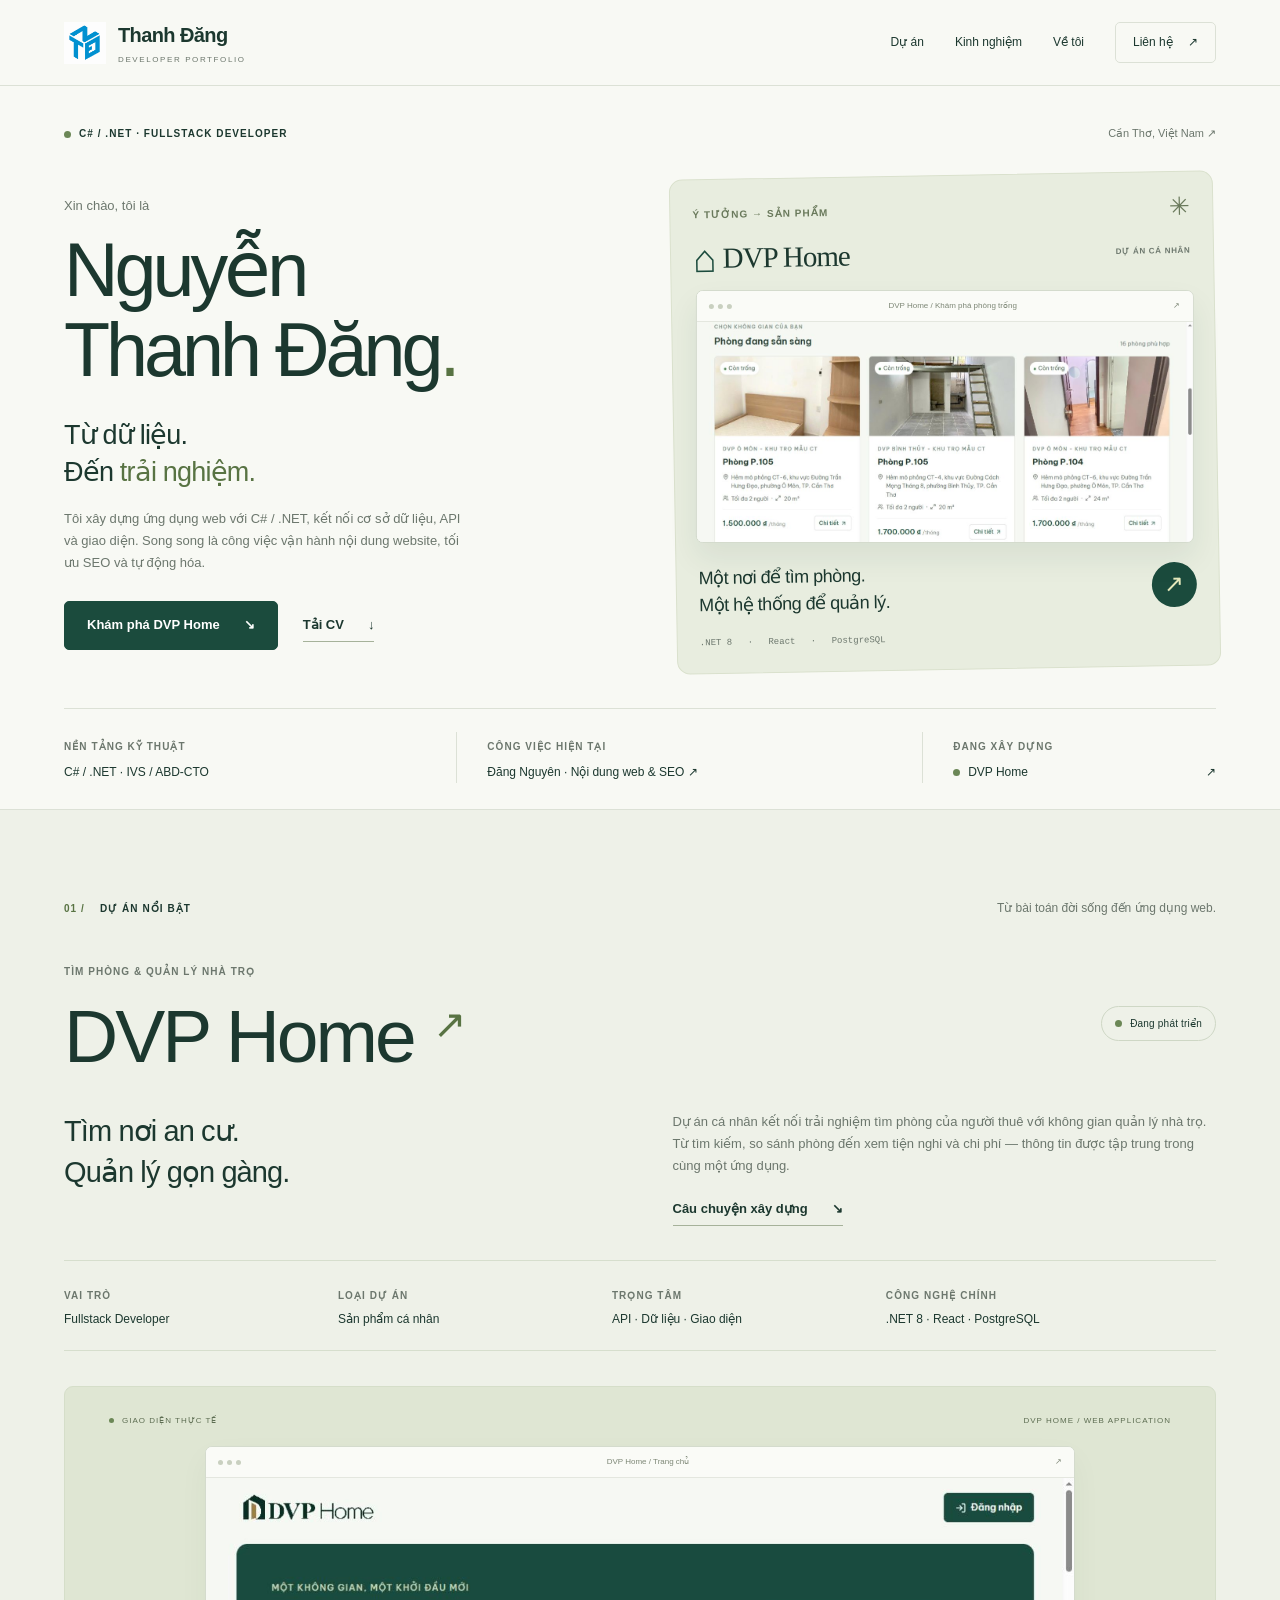
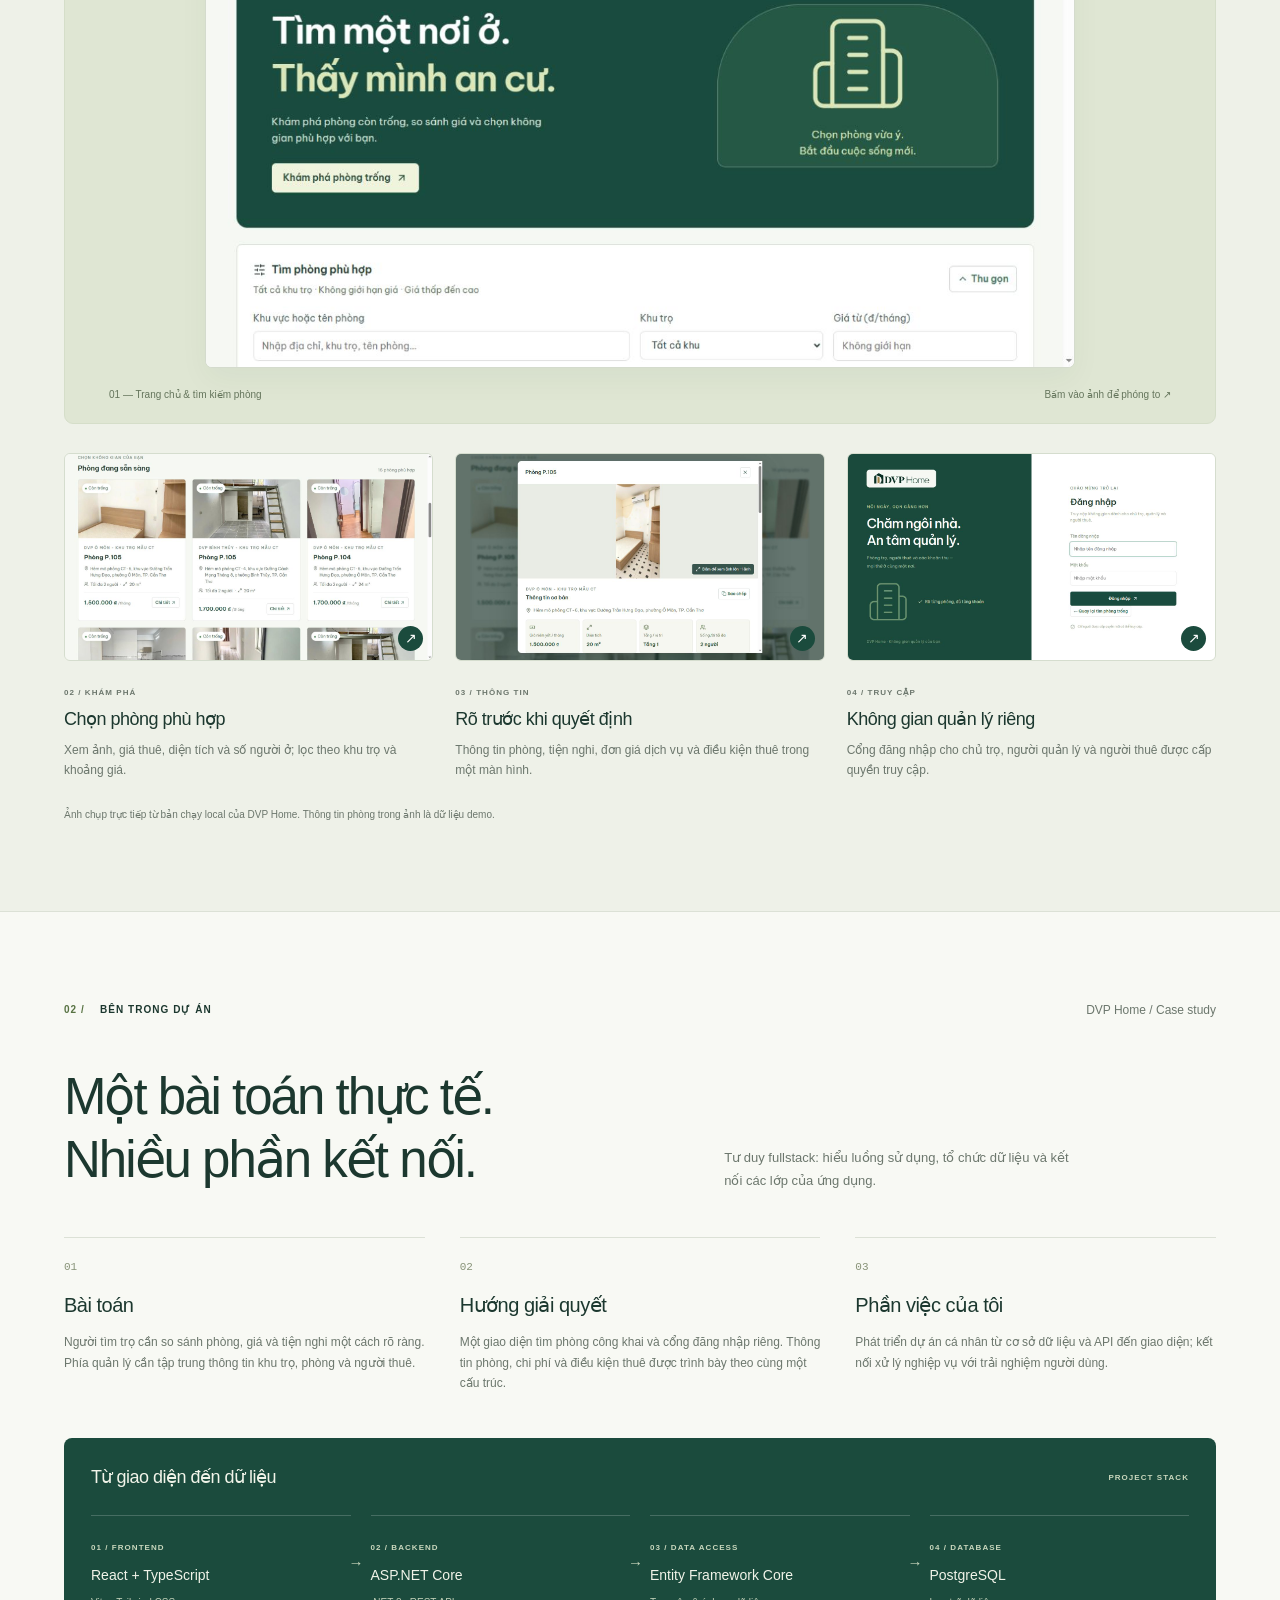
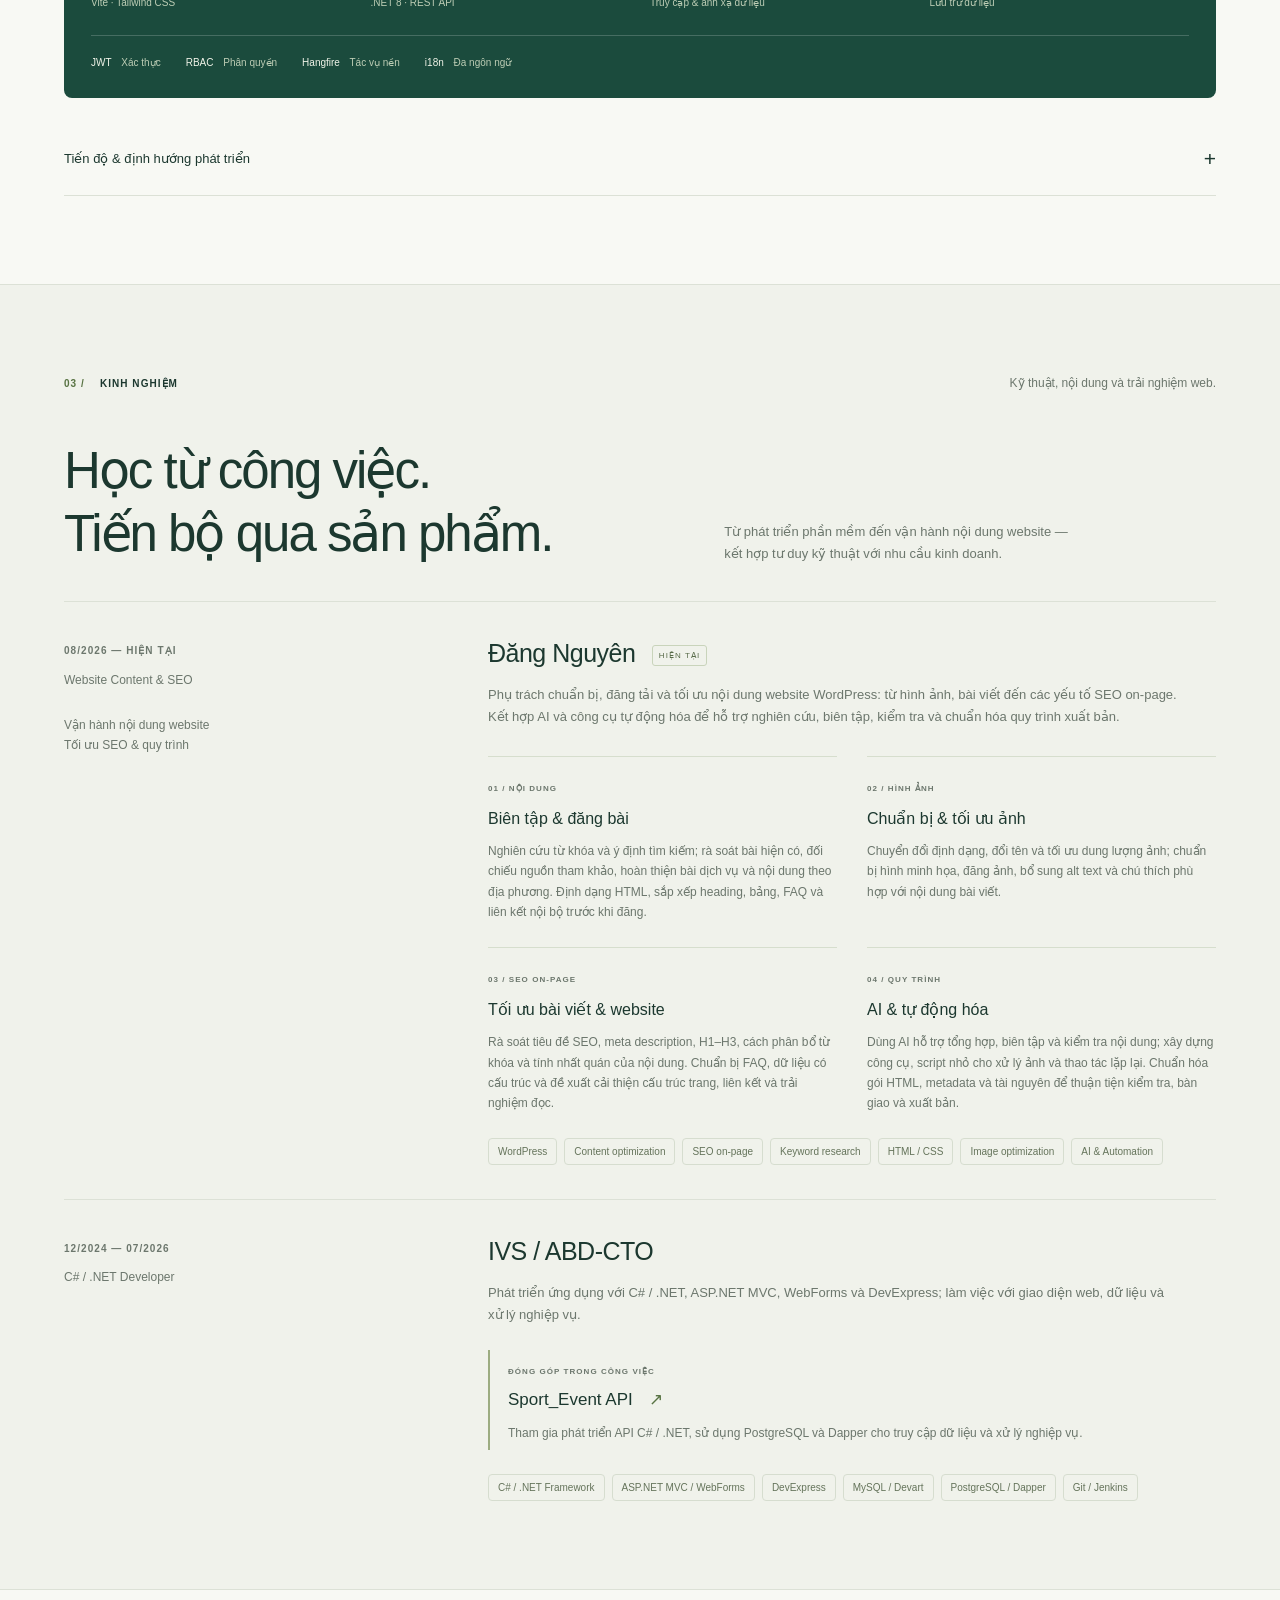
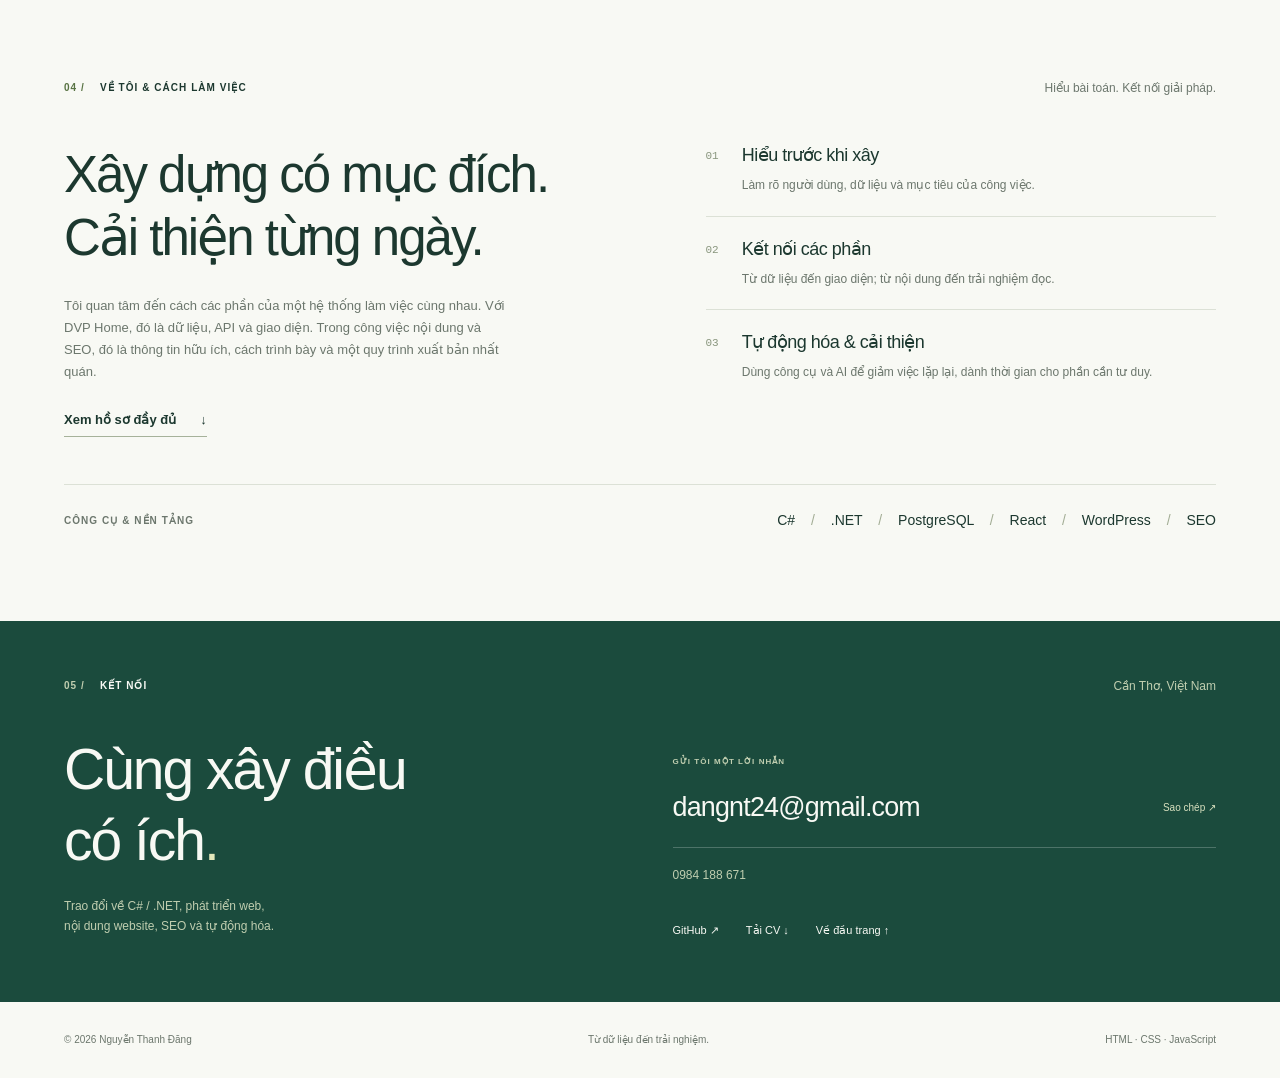
==== commit 7931a22c: "Update 20261027 - Bổ sung thêm web ql nhà trọ" ====
--- a/index.html
+++ b/index.html
@@ -1,380 +1,70 @@
 <!doctype html>
-<html lang="en">
-
+<html lang="vi">
 <head>
   <meta charset="utf-8">
   <meta name="viewport" content="width=device-width, initial-scale=1">
-  <meta name="theme-color" content="#ffffff">
-  <title>Nguyễn Thanh Đăng — C# / .NET Developer</title>
-  <meta name="description"
-    content="Nguyễn Thanh Đăng, C# / .NET Developer in Cần Thơ, Vietnam. Professional experience at IVS and NhaTro, a .NET 8, React and PostgreSQL rental management system in active development.">
+  <meta name="theme-color" content="#f8f9f4">
+  <title>Nguyễn Thanh Đăng — Fullstack .NET Developer</title>
+  <meta name="description" content="Portfolio Nguyễn Thanh Đăng: C# / .NET Developer tại Cần Thơ, dự án DVP Home — tìm phòng và quản lý nhà trọ, cùng kinh nghiệm vận hành nội dung và tối ưu SEO.">
   <meta property="og:type" content="website">
-  <meta property="og:locale" content="en_US">
-  <meta property="og:title" content="Nguyễn Thanh Đăng — C# / .NET Developer">
-  <meta property="og:description"
-    content="Practical web systems, from database and API to frontend. Explore NhaTro and my C# / .NET experience.">
-  <!-- Add og:url and og:image with real absolute URLs after deployment. -->
+  <meta property="og:locale" content="vi_VN">
+  <meta property="og:title" content="Nguyễn Thanh Đăng — Fullstack .NET Developer">
+  <meta property="og:description" content="Từ dữ liệu đến trải nghiệm. Khám phá DVP Home, kinh nghiệm .NET, nội dung web và SEO.">
   <link rel="icon" href="./assets/images/logo.png" type="image/png">
   <link rel="stylesheet" href="./css/style.css">
   <script src="./js/script.js" defer></script>
 </head>
-
 <body>
-  <a class="skip-link" href="#main">Skip to content</a>
-  <header class="site-header">
-    <div class="container header-inner">
-      <a class="wordmark" href="#home" aria-label="Nguyễn Thanh Đăng, home">
-        <span class="brand-icon"><img src="assets/images/logo.png" alt="" width="64" height="64"></span>
-        <span class="brand-name">THANH ĐĂNG<span class="brand-caption">C# / .NET DEVELOPER</span></span>
-      </a>
-      <button class="menu-toggle" type="button" aria-expanded="false" aria-controls="main-nav" hidden>Menu <span
-          aria-hidden="true">+</span></button>
-      <nav id="main-nav" class="main-nav" aria-label="Main navigation">
-        <a href="#work" data-nav>Selected work</a>
-        <a href="#experience" data-nav>Experience</a>
-        <a href="#about" data-nav>Approach</a>
-        <a href="#contact" data-nav>Contact <span aria-hidden="true">↗</span></a>
-      </nav>
-    </div>
-  </header>
-
+  <a class="skip-link" href="#main">Đến nội dung chính</a>
+  <header class="site-header"><div class="container header-inner">
+    <a class="wordmark" href="#home" aria-label="Nguyễn Thanh Đăng — Trang đầu"><img src="./assets/images/logo.png" alt="" width="42" height="42"><span>Thanh Đăng<span class="brand-caption">DEVELOPER PORTFOLIO</span></span></a>
+    <button class="menu-toggle" type="button" aria-expanded="false" aria-controls="main-nav" hidden>Menu <span aria-hidden="true">+</span></button>
+    <nav id="main-nav" aria-label="Điều hướng chính"><a href="#work" data-nav>Dự án</a><a href="#experience" data-nav>Kinh nghiệm</a><a href="#about" data-nav>Về tôi</a><a class="nav-contact" href="#contact" data-nav>Liên hệ <span aria-hidden="true">↗</span></a></nav>
+  </div></header>
   <main id="main">
-    <section id="home" class="hero container" aria-labelledby="hero-title">
-      <div class="hero-top"><span class="eyebrow">C# / .NET DEVELOPER</span><span class="location">Cần Thơ, Vietnam
-          <span aria-hidden="true">↗</span></span></div>
+    <section class="hero container" id="home" aria-labelledby="hero-title">
+      <div class="hero-top"><span class="eyebrow"><span class="status-dot"></span>C# / .NET · FULLSTACK DEVELOPER</span><span class="location">Cần Thơ, Việt Nam ↗</span></div>
       <div class="hero-grid">
-        <div class="hero-copy">
-          <h1 id="hero-title">Nguyễn<br>Thanh Đăng<span class="accent">.</span></h1>
-          <div class="hero-intro">
-            <p class="hero-statement">Practical web systems.<br> From database to <em>frontend.</em></p>
-            <p>I build with C#/.NET, databases and modern frontend technologies. My work connects the API, the data and
-              the interface.</p>
-            <div class="hero-actions">
-              <a class="button button-dark" href="#work">View DVP <span aria-hidden="true">↘</span></a>
-              <a class="text-link" data-config-link="CV_URL" role="link"
-                href="./NguyenThanhDang_Fullstack_DotNet_CV.pdf">Download CV <span aria-hidden="true">↓</span></a>
-              <a class="hero-contact text-link" href="#contact">Contact <span aria-hidden="true">↗</span></a>
-            </div>
-          </div>
-        </div>
-        <figure class="hero-brand" aria-label="Personal identity and fullstack focus">
-          <div class="brand-art"><img src="assets/images/logo.png"
-              alt="Nguyễn Thanh Đăng personal logo, a cyan geometric monogram" width="1254" height="1254"></div>
-          <figcaption><span class="meta-label">CONNECTED BY DESIGN</span><span
-              class="brand-flow"><span>Database</span><span aria-hidden="true">→</span><span>API</span><span
-                aria-hidden="true">→</span><span>Frontend</span></span></figcaption>
-        </figure>
+        <div class="hero-copy"><p class="hello">Xin chào, tôi là</p><h1 id="hero-title">Nguyễn<br>Thanh Đăng<span class="accent">.</span></h1><p class="hero-statement">Từ dữ liệu.<br>Đến <span>trải nghiệm.</span></p><p class="hero-description">Tôi xây dựng ứng dụng web với C# / .NET, kết nối cơ sở dữ liệu, API và giao diện. Song song là công việc vận hành nội dung website, tối ưu SEO và tự động hóa.</p><div class="hero-actions"><a class="button" href="#work">Khám phá DVP Home <span aria-hidden="true">↘</span></a><a class="text-link" href="./NguyenThanhDang_Fullstack_DotNet_CV.pdf" download>Tải CV <span aria-hidden="true">↓</span></a></div></div>
+        <div class="hero-visual"><div class="visual-topline"><span class="eyebrow">Ý TƯỞNG → SẢN PHẨM</span><span aria-hidden="true">✳</span></div><div class="hero-project-label"><span class="mini-house" aria-hidden="true">⌂</span><span>DVP <span class="light-weight">Home</span></span><span class="tiny-label">DỰ ÁN CÁ NHÂN</span></div><div class="browser-frame hero-browser"><div class="browser-bar"><span class="browser-dots" aria-hidden="true"><i></i><i></i><i></i></span><span>DVP Home / Khám phá phòng trống</span><span aria-hidden="true">↗</span></div><button class="image-open" type="button" data-preview="./assets/images/dvp-rooms.jpg" data-caption="DVP Home — Danh sách phòng trống" aria-label="Phóng to ảnh danh sách phòng DVP Home"><img src="./assets/images/dvp-rooms.jpg" alt="Ảnh chụp thật DVP Home: danh sách phòng trống với ảnh phòng, giá thuê và diện tích" width="1265" height="712" fetchpriority="high"></button></div><div class="visual-bottom"><span class="visual-note">Một nơi để tìm phòng.<br>Một hệ thống để quản lý.</span><span class="round-arrow" aria-hidden="true">↗</span></div><span class="visual-footnote">.NET 8 <span>·</span> React <span>·</span> PostgreSQL</span></div>
       </div>
-      <div class="hero-facts">
-        <div><span class="meta-label">CORE STACK</span>
-          <p>C# / .NET / PostgreSQL</p>
-        </div>
-        <div><span class="meta-label">PROFESSIONAL EXPERIENCE</span>
-          <p>IVS / ABD-CTO <span class="muted">· 2024–2026</span></p>
-        </div>
-        <a class="current-project" href="#work"><span class="meta-label">CURRENT PERSONAL PROJECT</span>
-          <p><span class="status-dot" aria-hidden="true"></span>DVP <span aria-hidden="true">↗</span></p>
-        </a>
-      </div>
+      <div class="hero-facts"><div><span class="meta-label">NỀN TẢNG KỸ THUẬT</span><p>C# / .NET · IVS / ABD-CTO</p></div><a href="#experience"><span class="meta-label">CÔNG VIỆC HIỆN TẠI</span><p>Đăng Nguyên · Nội dung web & SEO ↗</p></a><a href="#work"><span class="meta-label">ĐANG XÂY DỰNG</span><p><span class="status-dot"></span>DVP Home <span aria-hidden="true">↗</span></p></a></div>
     </section>
 
-    <section id="work" class="work-section section-pad" aria-labelledby="work-title">
-      <div class="container">
-        <div class="section-heading">
-          <p class="eyebrow"><span>01 /</span> SELECTED WORK</p><span class="section-aside">A system I’m continuing to
-            build.</span>
-        </div>
-        <article class="featured-project">
-          <div class="project-heading">
-            <div>
-              <h2 id="work-title">DVP<span class="accent">↗</span></h2>
-              <p class="project-subtitle">Rental Management System</p>
-            </div>
-            <span class="status"><span class="status-dot" aria-hidden="true"></span><span data-project-status>ACTIVE
-                DEVELOPMENT</span></span>
-          </div>
-          <div class="project-overview">
-            <p class="project-lead">One project.<br>The whole web stack.</p>
-            <div>
-              <p>A personal rental management system built from API to frontend. I’m continuing to rebuild and deploy
-                it, with work spanning authentication, role-based access and rental management.</p><a class="text-link"
-                href="#case-study">Explore the case study <span aria-hidden="true">↘</span></a>
-            </div>
-          </div>
-          <ul class="tag-list" aria-label="NhaTro technology stack">
-            <li>.NET 8</li>
-            <li>React</li>
-            <li>TypeScript</li>
-            <li>PostgreSQL</li>
-            <li>EF Core</li>
-            <li>JWT</li>
-            <li>Hangfire</li>
-          </ul>
-          <div class="preview-heading">
-            <h3>Selected screens</h3><span class="meta-label">PRODUCT PREVIEW</span>
-          </div>
-          <div class="screens-grid">
-            <!-- Add real screenshots at these paths. Missing images use the fallback. -->
-            <figure class="screen screen-main"><button class="screen-open" type="button" disabled
-                aria-label="Enlarge NhaTro dashboard screenshot"><span class="screen-placeholder"><span
-                    class="placeholder-mark" aria-hidden="true">N<span>.</span></span><span
-                    class="placeholder-title">The product, in progress.</span><span class="placeholder-note">Dashboard
-                    screenshot to be added</span></span><img src="assets/images/nhatro-dashboard.png"
-                  alt="NhaTro dashboard" width="1440" height="900" hidden></button>
-              <figcaption><span>01 — Dashboard</span><span data-screen-state>AWAITING SCREENSHOT</span></figcaption>
-            </figure>
-            <figure class="screen"><button class="screen-open" type="button" disabled
-                aria-label="Enlarge NhaTro login screenshot"><span class="screen-placeholder"><span
-                    class="placeholder-index" aria-hidden="true">02</span><span
-                    class="placeholder-title">Authentication</span><span class="placeholder-note">Login screenshot to be
-                    added</span></span><img src="assets/images/nhatro-login.png" alt="NhaTro login screen" width="1440"
-                  height="900" hidden></button>
-              <figcaption><span>02 — Login</span><span data-screen-state>AWAITING SCREENSHOT</span></figcaption>
-            </figure>
-            <figure class="screen"><button class="screen-open" type="button" disabled
-                aria-label="Enlarge NhaTro tenant management screenshot"><span class="screen-placeholder"><span
-                    class="placeholder-index" aria-hidden="true">03</span><span class="placeholder-title">Tenant
-                    management</span><span class="placeholder-note">Tenant screenshot to be added</span></span><img
-                  src="assets/images/nhatro-tenant.png" alt="NhaTro tenant management screen" width="1440" height="900"
-                  hidden></button>
-              <figcaption><span>03 — Tenants</span><span data-screen-state>AWAITING SCREENSHOT</span></figcaption>
-            </figure>
-          </div>
-          <p class="preview-note">Screenshots will be added as the rebuild progresses. These frames are placeholders,
-            not product screenshots.</p>
-          <div class="project-links"><a class="text-link" data-config-link="NHATRO_DEMO_URL" aria-disabled="true"
-              role="link" title="Live demo has not been added">Live demo <span aria-hidden="true">↗</span></a><a
-              class="text-link" data-config-link="NHATRO_CODE_URL" aria-disabled="true" role="link"
-              title="Source code URL has not been added">View code <span aria-hidden="true">↗</span></a><span
-              class="muted">Links become available when added.</span></div>
-        </article>
-      </div>
+    <section class="work-section section-pad" id="work" aria-labelledby="work-title"><div class="container">
+      <div class="section-heading"><p class="eyebrow"><span class="section-number">01 /</span>DỰ ÁN NỔI BẬT</p><span class="section-aside">Từ bài toán đời sống đến ứng dụng web.</span></div>
+      <div class="project-heading"><div><p class="project-kicker">TÌM PHÒNG & QUẢN LÝ NHÀ TRỌ</p><h2 id="work-title">DVP Home<span class="accent">↗</span></h2></div><span class="status"><span class="status-dot"></span>Đang phát triển</span></div>
+      <div class="project-overview"><p class="project-lead">Tìm nơi an cư.<br>Quản lý gọn gàng.</p><div><p>Dự án cá nhân kết nối trải nghiệm tìm phòng của người thuê với không gian quản lý nhà trọ. Từ tìm kiếm, so sánh phòng đến xem tiện nghi và chi phí — thông tin được tập trung trong cùng một ứng dụng.</p><div class="project-actions"><a class="text-link" href="#case-study">Câu chuyện xây dựng <span aria-hidden="true">↘</span></a><a class="text-link local-demo" href="http://localhost:5247/" target="_blank" rel="noopener noreferrer">Mở bản local <span aria-hidden="true">↗</span></a></div></div></div>
+      <div class="project-meta"><div><span class="meta-label">VAI TRÒ</span><p>Fullstack Developer</p></div><div><span class="meta-label">LOẠI DỰ ÁN</span><p>Sản phẩm cá nhân</p></div><div><span class="meta-label">TRỌNG TÂM</span><p>API · Dữ liệu · Giao diện</p></div><div><span class="meta-label">CÔNG NGHỆ CHÍNH</span><p>.NET 8 · React · PostgreSQL</p></div></div>
+      <figure class="product-showcase"><div class="showcase-header"><span><span class="status-dot"></span>GIAO DIỆN THỰC TẾ</span><span>DVP HOME / WEB APPLICATION</span></div><div class="browser-frame"><div class="browser-bar"><span class="browser-dots" aria-hidden="true"><i></i><i></i><i></i></span><span>DVP Home / Trang chủ</span><span aria-hidden="true">↗</span></div><button class="image-open" type="button" data-preview="./assets/images/dvp-home.jpg" data-caption="DVP Home — Trang chủ và bộ lọc tìm phòng" aria-label="Phóng to ảnh trang chủ DVP Home"><img src="./assets/images/dvp-home.jpg" alt="Trang chủ DVP Home: Tìm một nơi ở. Thấy mình an cư. cùng bộ lọc tìm phòng" width="1265" height="712" loading="lazy"></button></div><figcaption><span>01 — Trang chủ & tìm kiếm phòng</span><span>Bấm vào ảnh để phóng to ↗</span></figcaption></figure>
+      <div class="screens-grid">
+        <figure class="screen"><button class="image-open" type="button" data-preview="./assets/images/dvp-rooms.jpg" data-caption="DVP Home — Danh sách phòng trống" aria-label="Phóng to danh sách phòng"><img src="./assets/images/dvp-rooms.jpg" alt="Danh sách phòng với ảnh, trạng thái còn trống, giá thuê và diện tích" width="1265" height="712" loading="lazy"><span class="image-zoom" aria-hidden="true">↗</span></button><figcaption><span class="meta-label">02 / KHÁM PHÁ</span><h3>Chọn phòng phù hợp</h3><p>Xem ảnh, giá thuê, diện tích và số người ở; lọc theo khu trọ và khoảng giá.</p></figcaption></figure>
+        <figure class="screen"><button class="image-open" type="button" data-preview="./assets/images/dvp-detail.jpg" data-caption="DVP Home — Chi tiết phòng, tiện nghi và chi phí" aria-label="Phóng to chi tiết phòng"><img src="./assets/images/dvp-detail.jpg" alt="Hộp thoại chi tiết phòng trong DVP Home với ảnh phòng và thông tin cơ bản" width="1280" height="720" loading="lazy"><span class="image-zoom" aria-hidden="true">↗</span></button><figcaption><span class="meta-label">03 / THÔNG TIN</span><h3>Rõ trước khi quyết định</h3><p>Thông tin phòng, tiện nghi, đơn giá dịch vụ và điều kiện thuê trong một màn hình.</p></figcaption></figure>
+        <figure class="screen"><button class="image-open" type="button" data-preview="./assets/images/dvp-login.jpg" data-caption="DVP Home — Đăng nhập không gian quản lý" aria-label="Phóng to màn hình đăng nhập"><img src="./assets/images/dvp-login.jpg" alt="Màn hình đăng nhập DVP Home dành cho chủ trọ, quản lý và người thuê" width="1280" height="720" loading="lazy"><span class="image-zoom" aria-hidden="true">↗</span></button><figcaption><span class="meta-label">04 / TRUY CẬP</span><h3>Không gian quản lý riêng</h3><p>Cổng đăng nhập cho chủ trọ, người quản lý và người thuê được cấp quyền truy cập.</p></figcaption></figure>
+      </div><p class="preview-note">Ảnh chụp trực tiếp từ bản chạy local của DVP Home. Thông tin phòng trong ảnh là dữ liệu demo.</p>
+    </div></section>
+
+    <section class="case-section section-pad container" id="case-study" aria-labelledby="case-title">
+      <div class="section-heading"><p class="eyebrow"><span class="section-number">02 /</span>BÊN TRONG DỰ ÁN</p><span class="section-aside">DVP Home / Case study</span></div><div class="section-intro"><h2 id="case-title">Một bài toán thực tế.<br>Nhiều phần kết nối.</h2><p>Tư duy fullstack: hiểu luồng sử dụng, tổ chức dữ liệu và kết nối các lớp của ứng dụng.</p></div>
+      <div class="case-details"><article><span class="case-icon">01</span><h3>Bài toán</h3><p>Người tìm trọ cần so sánh phòng, giá và tiện nghi một cách rõ ràng. Phía quản lý cần tập trung thông tin khu trọ, phòng và người thuê.</p></article><article><span class="case-icon">02</span><h3>Hướng giải quyết</h3><p>Một giao diện tìm phòng công khai và cổng đăng nhập riêng. Thông tin phòng, chi phí và điều kiện thuê được trình bày theo cùng một cấu trúc.</p></article><article><span class="case-icon">03</span><h3>Phần việc của tôi</h3><p>Phát triển dự án cá nhân từ cơ sở dữ liệu và API đến giao diện; kết nối xử lý nghiệp vụ với trải nghiệm người dùng.</p></article></div>
+      <div class="architecture"><div class="architecture-heading"><h3>Từ giao diện đến dữ liệu</h3><span class="meta-label">PROJECT STACK</span></div><ol class="architecture-flow"><li><span class="meta-label">01 / FRONTEND</span><strong>React + TypeScript</strong><span>Vite · Tailwind CSS</span></li><li><span class="meta-label">02 / BACKEND</span><strong>ASP.NET Core</strong><span>.NET 8 · REST API</span></li><li><span class="meta-label">03 / DATA ACCESS</span><strong>Entity Framework Core</strong><span>Truy cập & ánh xạ dữ liệu</span></li><li><span class="meta-label">04 / DATABASE</span><strong>PostgreSQL</strong><span>Lưu trữ dữ liệu</span></li></ol><div class="architecture-services"><span><b>JWT</b> Xác thực</span><span><b>RBAC</b> Phân quyền</span><span><b>Hangfire</b> Tác vụ nền</span><span><b>i18n</b> Đa ngôn ngữ</span></div></div>
+      <details class="development-notes"><summary>Tiến độ & định hướng phát triển <span class="details-symbol" aria-hidden="true">+</span></summary><div><article><h3>Giao diện hiện có</h3><p>Trang tìm phòng, bộ lọc, danh sách phòng, chi tiết phòng, tiện nghi, chi phí và màn hình đăng nhập.</p></article><article><h3>Phạm vi đang phát triển</h3><p>Quản lý khu trọ, phòng, người thuê và các khoản thu; xác thực, phân quyền và hoàn thiện các luồng nghiệp vụ.</p></article><article><h3>Hướng tiếp theo</h3><p>Tiếp tục hoàn thiện hệ thống, kiểm tra trải nghiệm theo vai trò và chuẩn bị triển khai bản demo công khai.</p></article></div></details>
     </section>
 
-    <section id="case-study" class="case-section section-pad container" aria-labelledby="case-title">
-      <div class="section-heading">
-        <p class="eyebrow"><span>02 /</span> UNDER THE HOOD</p><span class="section-aside">NhaTro / Case study</span>
-      </div>
-      <div class="section-intro">
-        <h2 id="case-title">Built to connect<br>the moving parts<span class="accent">.</span></h2>
-        <p>Frontend, API and database, with authentication, authorization and background processing.</p>
-      </div>
-      <div class="architecture" aria-label="NhaTro architecture">
-        <ol class="architecture-flow">
-          <li><span class="meta-label">01 / INTERFACE</span><strong>React + TypeScript</strong><span>Vite · Tailwind
-              CSS</span></li>
-          <li><span class="meta-label">02 / API</span><strong>ASP.NET Core</strong><span>.NET 8 · REST API</span></li>
-          <li><span class="meta-label">03 / DATA ACCESS</span><strong>Entity Framework Core</strong><span>Database
-              access</span></li>
-          <li><span class="meta-label">04 / DATABASE</span><strong>PostgreSQL</strong><span>Data storage</span></li>
-        </ol>
-        <div class="architecture-services">
-          <div><span class="meta-label">AUTHENTICATION</span><strong>JWT</strong></div>
-          <div><span class="meta-label">AUTHORIZATION</span><strong>RBAC</strong></div>
-          <div><span class="meta-label">BACKGROUND JOBS</span><strong>Hangfire</strong></div>
-          <div><span class="meta-label">LANGUAGES</span><strong>i18n / database internationalization</strong></div>
-        </div>
-      </div>
-      <div class="case-details">
-        <div class="case-item">
-          <h3>The problem</h3>
-          <p>Managing properties, rentals and tenants in a single system.</p>
-          <p class="editor-note">[ADD PROJECT DETAILS: the specific workflow and problem context]</p>
-        </div>
-        <div class="case-item">
-          <h3>The solution</h3>
-          <p>A web system with a React frontend, an ASP.NET Core API and PostgreSQL. Scope includes property/rental
-            management, tenant management, database management, authentication and authorization.</p>
-        </div>
-        <div class="case-item">
-          <h3>My role</h3>
-          <p>Fullstack Developer · Personal project</p>
-          <p class="editor-note">[ADD PROJECT DETAILS: what I personally implemented]</p>
-        </div>
-        <div class="case-item">
-          <h3>Access & roles</h3>
-          <p>Admin / Manager / Tenant</p>
-          <p>JWT authentication and role-based access control.</p>
-        </div>
-      </div>
-      <details class="case-expansion" open>
-        <summary>Development notes <span aria-hidden="true">+</span></summary>
-        <div class="development-grid">
-          <div>
-            <h3>Technical challenges</h3>
-            <p class="editor-note">[ADD PROJECT DETAILS: a technical challenge, the approach and the outcome]</p>
-          </div>
-          <div>
-            <h3>Current status</h3>
-            <p data-project-current>Currently rebuilding and deploying the system.</p>
-          </div>
-          <div>
-            <h3>What’s next</h3>
-            <p class="editor-note" data-project-next>[ADD PROJECT DETAILS: the next development milestone]</p>
-          </div>
-        </div>
-      </details>
-      <p class="case-footnote">This case study will grow with the project. The scope above includes features already
-        built or under development.</p>
-    </section>
+    <section class="experience-section section-pad" id="experience" aria-labelledby="experience-title"><div class="container">
+      <div class="section-heading"><p class="eyebrow"><span class="section-number">03 /</span>KINH NGHIỆM</p><span class="section-aside">Kỹ thuật, nội dung và trải nghiệm web.</span></div><div class="section-intro"><h2 id="experience-title">Học từ công việc.<br>Tiến bộ qua sản phẩm.</h2><p>Từ phát triển phần mềm đến vận hành nội dung website — kết hợp tư duy kỹ thuật với nhu cầu kinh doanh.</p></div>
+      <article class="experience-row current-experience" id="dang-nguyen"><div class="experience-meta"><span class="meta-label">08/2026 — HIỆN TẠI</span><span class="experience-kind">Website Content & SEO</span><p class="role-note">Vận hành nội dung website<br>Tối ưu SEO & quy trình</p></div><div class="experience-body"><h3>Đăng Nguyên <span class="small-label">HIỆN TẠI</span></h3><p>Phụ trách chuẩn bị, đăng tải và tối ưu nội dung website WordPress: từ hình ảnh, bài viết đến các yếu tố SEO on-page. Kết hợp AI và công cụ tự động hóa để hỗ trợ nghiên cứu, biên tập, kiểm tra và chuẩn hóa quy trình xuất bản.</p>
+      <div class="responsibility-grid"><div><span class="meta-label">01 / NỘI DUNG</span><h4>Biên tập & đăng bài</h4><p>Nghiên cứu từ khóa và ý định tìm kiếm; rà soát bài hiện có, đối chiếu nguồn tham khảo, hoàn thiện bài dịch vụ và nội dung theo địa phương. Định dạng HTML, sắp xếp heading, bảng, FAQ và liên kết nội bộ trước khi đăng.</p></div><div><span class="meta-label">02 / HÌNH ẢNH</span><h4>Chuẩn bị & tối ưu ảnh</h4><p>Chuyển đổi định dạng, đổi tên và tối ưu dung lượng ảnh; chuẩn bị hình minh họa, đăng ảnh, bổ sung alt text và chú thích phù hợp với nội dung bài viết.</p></div><div><span class="meta-label">03 / SEO ON-PAGE</span><h4>Tối ưu bài viết & website</h4><p>Rà soát tiêu đề SEO, meta description, H1–H3, cách phân bổ từ khóa và tính nhất quán của nội dung. Chuẩn bị FAQ, dữ liệu có cấu trúc và đề xuất cải thiện cấu trúc trang, liên kết và trải nghiệm đọc.</p></div><div><span class="meta-label">04 / QUY TRÌNH</span><h4>AI & tự động hóa</h4><p>Dùng AI hỗ trợ tổng hợp, biên tập và kiểm tra nội dung; xây dựng công cụ, script nhỏ cho xử lý ảnh và thao tác lặp lại. Chuẩn hóa gói HTML, metadata và tài nguyên để thuận tiện kiểm tra, bàn giao và xuất bản.</p></div></div>
+      <ul class="tag-list"><li>WordPress</li><li>Content optimization</li><li>SEO on-page</li><li>Keyword research</li><li>HTML / CSS</li><li>Image optimization</li><li>AI & Automation</li></ul></div></article>
+      <article class="experience-row"><div class="experience-meta"><span class="meta-label">12/2024 — 07/2026</span><span class="experience-kind">C# / .NET Developer</span></div><div class="experience-body"><h3>IVS / ABD-CTO</h3><p>Phát triển ứng dụng với C# / .NET, ASP.NET MVC, WebForms và DevExpress; làm việc với giao diện web, dữ liệu và xử lý nghiệp vụ.</p><div class="work-highlight"><span class="meta-label">ĐÓNG GÓP TRONG CÔNG VIỆC</span><h4>Sport_Event API <span aria-hidden="true">↗</span></h4><p>Tham gia phát triển API C# / .NET, sử dụng PostgreSQL và Dapper cho truy cập dữ liệu và xử lý nghiệp vụ.</p></div><ul class="tag-list"><li>C# / .NET Framework</li><li>ASP.NET MVC / WebForms</li><li>DevExpress</li><li>MySQL / Devart</li><li>PostgreSQL / Dapper</li><li>Git / Jenkins</li></ul></div></article>
+    </div></section>
 
-    <section id="experience" class="experience-section section-pad" aria-labelledby="experience-title">
-      <div class="container">
-        <div class="section-heading">
-          <p class="eyebrow"><span>03 /</span> EXPERIENCE</p><span class="section-aside">The work behind the
-            skills.</span>
-        </div>
-        <h2 id="experience-title">Practical experience.<br>Different contexts.</h2>
-        <article class="experience-row">
-          <div class="experience-meta"><span class="meta-label">08/2026 — PRESENT</span><span
-              class="experience-kind">Web content & automation</span></div>
-          <div class="experience-body">
-            <h3>Đăng Nguyên <span class="small-label">CURRENT</span></h3>
-            <p>Work with WordPress, web content and image processing. Use AI and lightweight automation to reduce
-              repetitive manual work.</p>
-            <ul class="plain-list">
-              <li>Image conversion and renaming.</li>
-              <li>Small automation tools and scripts.</li>
-              <li>AI-assisted content workflows.</li>
-            </ul>
-            <ul class="tag-list">
-              <li>WordPress</li>
-              <li>Web content</li>
-              <li>Image processing</li>
-              <li>Automation</li>
-            </ul>
-          </div>
-        </article>
-        <article class="experience-row">
-          <div class="experience-meta"><span class="meta-label">12/2024 — 07/2026</span><span
-              class="experience-kind">Professional development</span></div>
-          <div class="experience-body">
-            <h3>IVS / ABD-CTO</h3>
-            <p class="job-title">C# / .NET Developer</p>
-            <p>Worked with C#/.NET and web interfaces using ASP.NET MVC, ASP.NET WebForms, DevExpress, HTML, CSS and
-              JavaScript.</p>
-            <div class="work-highlight"><span class="meta-label">SELECTED CONTRIBUTION</span>
-              <h4>Sport_Event API <span aria-hidden="true">↗</span></h4>
-              <p>Contributed to a C#/.NET API using PostgreSQL and Dapper for data access and business logic.</p><span
-                class="work-context">Professional work at IVS / ABD-CTO</span>
-            </div>
-            <ul class="tag-list">
-              <li>C#</li>
-              <li>.NET Framework</li>
-              <li>ASP.NET MVC / WebForms</li>
-              <li>DevExpress</li>
-              <li>MySQL</li>
-              <li>Devart</li>
-              <li>PostgreSQL</li>
-              <li>Dapper</li>
-              <li>REST API</li>
-              <li>Git</li>
-              <li>Jenkins</li>
-            </ul>
-          </div>
-        </article>
-      </div>
-    </section>
+    <section class="about-section section-pad container" id="about" aria-labelledby="about-title"><div class="section-heading"><p class="eyebrow"><span class="section-number">04 /</span>VỀ TÔI & CÁCH LÀM VIỆC</p><span class="section-aside">Hiểu bài toán. Kết nối giải pháp.</span></div><div class="about-grid"><div><h2 id="about-title">Xây dựng có mục đích.<br>Cải thiện từng ngày.</h2><p class="about-description">Tôi quan tâm đến cách các phần của một hệ thống làm việc cùng nhau. Với DVP Home, đó là dữ liệu, API và giao diện. Trong công việc nội dung và SEO, đó là thông tin hữu ích, cách trình bày và một quy trình xuất bản nhất quán.</p><a class="text-link" href="./NguyenThanhDang_Fullstack_DotNet_CV.pdf" download>Xem hồ sơ đầy đủ <span aria-hidden="true">↓</span></a></div><ol class="process-list"><li><span>01</span><div><h3>Hiểu trước khi xây</h3><p>Làm rõ người dùng, dữ liệu và mục tiêu của công việc.</p></div></li><li><span>02</span><div><h3>Kết nối các phần</h3><p>Từ dữ liệu đến giao diện; từ nội dung đến trải nghiệm đọc.</p></div></li><li><span>03</span><div><h3>Tự động hóa & cải thiện</h3><p>Dùng công cụ và AI để giảm việc lặp lại, dành thời gian cho phần cần tư duy.</p></div></li></ol></div><div class="toolkit"><span class="meta-label">CÔNG CỤ & NỀN TẢNG</span><p>C# <span>/</span> .NET <span>/</span> PostgreSQL <span>/</span> React <span>/</span> WordPress <span>/</span> SEO</p></div></section>
 
-    <section id="stack" class="stack-section section-pad container" aria-labelledby="stack-title">
-      <div class="section-heading">
-        <p class="eyebrow"><span>04 /</span> TOOLKIT</p><span class="section-aside">Skills, with their context.</span>
-      </div>
-      <div class="section-intro">
-        <h2 id="stack-title">The stack.<br>And where I use it.</h2>
-        <p>Commercial work, personal development and foundations each have their own place.</p>
-      </div>
-      <div class="stack-row">
-        <div><span class="meta-label">01 / PROFESSIONAL</span>
-          <h3>In practice at IVS</h3>
-        </div>
-        <p>C# · .NET Framework · ASP.NET MVC · WebForms · DevExpress · HTML · CSS · JavaScript · MySQL · Devart ·
-          PostgreSQL · Dapper · REST API · Git · Jenkins</p>
-      </div>
-      <div class="stack-row">
-        <div><span class="meta-label">02 / PERSONAL PROJECT</span>
-          <h3>Building NhaTro</h3>
-        </div>
-        <p>.NET 8 · ASP.NET Core Web API · EF Core · PostgreSQL · JWT · RBAC · React · TypeScript · Vite · Tailwind CSS
-          · Hangfire · i18n</p>
-      </div>
-      <div class="stack-row">
-        <div><span class="meta-label">03 / ACADEMIC & FOUNDATION</span>
-          <h3>The groundwork</h3>
-        </div>
-        <p>Node.js · HTML · CSS · JavaScript · Frontend fundamentals</p>
-      </div>
-    </section>
-
-    <section id="about" class="approach-section section-pad" aria-labelledby="approach-title">
-      <div class="container">
-        <div class="section-heading">
-          <p class="eyebrow"><span>05 /</span> HOW I WORK</p><span class="section-aside">Fullstack thinking / Marketing
-            tech & automation</span>
-        </div>
-        <div class="section-intro">
-          <h2 id="approach-title">Understand the problem.<br>Then make it work.</h2>
-          <p>I like to understand the task, connect the parts and find ways to make repetitive work easier.</p>
-        </div>
-        <ol class="process-list">
-          <li><span>01</span>
-            <h3>Understand</h3>
-            <p>Start with the problem and the people doing the work.</p>
-          </li>
-          <li><span>02</span>
-            <h3>Build</h3>
-            <p>Turn the requirements into a practical solution.</p>
-          </li>
-          <li><span>03</span>
-            <h3>Connect</h3>
-            <p>Bring the database, API and interface together.</p>
-          </li>
-          <li><span>04</span>
-            <h3>Automate</h3>
-            <p>Use small tools and AI to cut repetitive steps.</p>
-          </li>
-          <li><span>05</span>
-            <h3>Improve</h3>
-            <p>Keep learning, revisit decisions and refine the system.</p>
-          </li>
-        </ol>
-        <!-- <div class="education"><h3 class="meta-label">EDUCATION</h3><p class="editor-note">[ADD EDUCATION DETAILS: institution, qualification and dates]</p></div> -->
-      </div>
-    </section>
-
-    <section id="contact" class="contact-section section-pad container" aria-labelledby="contact-title">
-      <div class="section-heading">
-        <p class="eyebrow"><span>06 /</span> CONTACT</p><span class="section-aside">Cần Thơ, Vietnam</span>
-      </div>
-      <div class="contact-grid">
-        <h2 id="contact-title">Have something<br>to build<span class="accent">?</span></h2>
-        <div>
-            <p>For C#/.NET, fullstack development or practical automation work, get in touch.</p>
-            <div class="email-row"><a class="email-link" data-email-link href="mailto:dangnt24@gmail.com"
-                    role="link">dangnt24@gmail.com</a><button class="copy-email" type="button" aria-label="Copy email address"
-                    title="Add an email address in CONFIG">Copy <span aria-hidden="true">↗</span></button></div>
-            <p class="contact-note" data-contact-note>
-                Tell me: <a class="email-link" data-email-link href="tel:0984188671" role="link">0984188671</a>
-            </p>
-            <div class="social-links">
-                <a class="text-link" data-config-link="GITHUB_URL" role="link" href="https://github.com/dangnt24">GitHub ↗</a>
-                <!-- <a class="text-link" data-config-link="LINKEDIN_URL" role="link"
-                    title="LinkedIn URL has not been added">LinkedIn ↗</a> -->
-                <a class="text-link" data-config-link="CV_URL" role="link"
-                    href="./NguyenThanhDang_Fullstack_DotNet_CV.pdf">Download CV ↓</a>
-            </div>
-        </div>
-      </div>
-    </section>
+    <section class="contact-section" id="contact" aria-labelledby="contact-title"><div class="container"><div class="section-heading"><p class="eyebrow"><span class="section-number">05 /</span>KẾT NỐI</p><span class="section-aside">Cần Thơ, Việt Nam</span></div><div class="contact-grid"><div><h2 id="contact-title">Cùng xây điều<br>có ích<span>.</span></h2><p>Trao đổi về C# / .NET, phát triển web,<br>nội dung website, SEO và tự động hóa.</p></div><div class="contact-details"><span class="meta-label">GỬI TÔI MỘT LỜI NHẮN</span><div class="email-row"><a class="email-link" href="mailto:dangnt24@gmail.com">dangnt24@gmail.com</a><button class="copy-email" type="button" aria-label="Sao chép địa chỉ email">Sao chép ↗</button></div><a class="phone-link" href="tel:0984188671">0984 188 671</a><div class="social-links"><a href="https://github.com/dangnt24" target="_blank" rel="noopener noreferrer">GitHub ↗</a><a href="./NguyenThanhDang_Fullstack_DotNet_CV.pdf" download>Tải CV ↓</a><a href="#home">Về đầu trang ↑</a></div></div></div></div></section>
   </main>
-  <footer class="site-footer container"><span class="footer-identity"><img src="assets/images/logo.png" alt=""
-        width="36" height="36"><span>© <span data-year>2026</span> Nguyễn Thanh Đăng</span></span><span>Built with HTML,
-      CSS & a little JavaScript.</span><a href="#home" class="text-link">Back to top ↑</a></footer>
-  <dialog class="lightbox" aria-label="NhaTro screenshot preview"><button class="lightbox-close" type="button"
-      aria-label="Close screenshot preview">Close ×</button><img alt="">
-    <p class="lightbox-caption"></p>
-  </dialog>
+  <footer class="site-footer container"><span>© <span data-year>2026</span> Nguyễn Thanh Đăng</span><span>Từ dữ liệu đến trải nghiệm.</span><span>HTML · CSS · JavaScript</span></footer>
+  <dialog class="lightbox" aria-labelledby="lightbox-caption"><div class="lightbox-top"><span>DVP HOME / PRODUCT SCREENSHOT</span><button class="lightbox-close" type="button" aria-label="Đóng ảnh phóng to">Đóng ×</button></div><img alt=""><p id="lightbox-caption"></p></dialog>
   <p class="sr-only" role="status" aria-live="polite" data-announcement></p>
 </body>
-
-</html>+</html>
--- a/css/style.css
+++ b/css/style.css
@@ -1,1913 +1,1700 @@
-/* Brand system: original cyan logo, white surfaces and deep navy typography. */
 :root {
-  --paper:#ffffff;
-  --ink:#163343;
-  --muted:#546b78;
-  --brand:#0098cc;
-  --accent:#00769f;
-  --line:#d6e5ec;
-  --panel:#f1f7fa;
-  --brand-soft:#e5f3f9;
-  --font:Arial,Helvetica,sans-serif;
+  --paper:#f8f9f4;
+  --white:#fff;
+  --ink:#1c382f;
+  --muted:#6c776d;
+  --brand:#1b4b3d;
+  --accent:#587343;
+  --line:#dce1d6;
+  --panel:#eef1e8;
+  --cream:#e4e8bb;
   --mono:"Courier New",monospace;
-  --width:1200px;
-}
-
+  --width:1152px
+}
 * {
-  box-sizing:border-box;
-}
-
+  box-sizing:border-box
+}
 html {
   scroll-behavior:smooth;
-  scroll-padding-top:100px;
-}
-
+  scroll-padding-top:105px
+}
 body {
   margin:0;
   background:var(--paper);
   color:var(--ink);
-  font-family:var(--font);
-  font-size:16px;
-  line-height:1.65;
-  -webkit-font-smoothing:antialiased;
-}
-
+  font-family:Arial,Helvetica,sans-serif;
+  font-size:15px;
+  line-height:1.7;
+  -webkit-font-smoothing:antialiased
+}
 body.modal-open {
-  overflow:hidden;
-}
-
+  overflow:hidden
+}
 ::selection {
-  background:var(--accent);
-  color:var(--paper);
-}
-
+  background:var(--brand);
+  color:var(--cream)
+}
 a {
   color:inherit;
-  text-decoration:none;
-}
-
+  text-decoration:none
+}
 button {
   font:inherit;
-  color:inherit;
-}
-
+  color:inherit
+}
 button,a {
-  -webkit-tap-highlight-color:transparent;
-}
-
-button:not(:disabled),summary {
-  cursor:pointer;
-}
-
-button:disabled,[aria-disabled="true"] {
-  cursor:default;
-}
-
-a[aria-disabled="true"] {
-  color:var(--muted);
-  opacity:.7;
-}
-
-:focus-visible {
-  outline:2px solid var(--accent);
-  outline-offset:6px;
-}
-
+  -webkit-tap-highlight-color:transparent
+}
+button,summary {
+  cursor:pointer
+}
 h1,h2,h3,h4,p,figure {
-  margin:0;
-}
-
+  margin:0
+}
 h1,h2,h3,h4 {
-  font-weight:500;
-}
-
+  font-weight:500
+}
 h2 {
-  font-size:clamp(36px,4.3vw,60px);
-  line-height:1.08;
-  letter-spacing:-2.7px;
-}
-
+  font-size:clamp(34px,4vw,51px);
+  letter-spacing:-2px;
+  line-height:1.24
+}
 h3 {
-  font-size:21px;
-  line-height:1.3;
+  font-size:20px;
   letter-spacing:-.5px;
-}
-
-p+p {
-  margin-top:12px;
-}
-
+  line-height:1.4
+}
 img {
   max-width:100%;
-  display:block;
-}
-
+  display:block
+}
 [hidden] {
-  display:none!important;
-}
-
+  display:none!important
+}
+:focus-visible {
+  outline:3px solid #7d9761;
+  outline-offset:5px
+}
 .container {
-  width:min(var(--width),calc(100% - 112px));
-  margin-inline:auto;
-}
-
+  width:min(var(--width),calc(100% - 88px));
+  margin-inline:auto
+}
 .section-pad {
-  padding-block:92px;
-}
-
+  padding-block:88px
+}
 .accent {
+  color:var(--accent)
+}
+.muted {
+  color:var(--muted)
+}
+.eyebrow,.meta-label,.tiny-label,.section-aside,.small-label,.status,.preview-note,.project-kicker {
+  font-size:10px;
+  letter-spacing:1.05px;
+  line-height:1.7
+}
+.eyebrow,.meta-label,.tiny-label,.project-kicker {
+  font-weight:600
+}
+.meta-label {
+  color:var(--muted)
+}
+.section-number {
   color:var(--accent);
-}
-
-.muted {
+  margin-right:15px
+}
+.section-heading {
+  display:flex;
+  align-items:center;
+  justify-content:space-between;
+  gap:24px;
+  margin-bottom:45px
+}
+.section-aside {
+  letter-spacing:0;
   color:var(--muted);
-}
-
-.eyebrow,.meta-label,.section-aside,.small-label,.status,.screen figcaption,.work-context,.preview-note,.case-footnote,.contact-note {
-  font-family:var(--mono);
-  font-size:11px;
-  line-height:1.5;
-  letter-spacing:.7px;
-}
-
-.eyebrow {
-  font-weight:700;
-  letter-spacing:1.4px;
-}
-
-.eyebrow>span {
-  color:var(--accent);
-  margin-right:16px;
-}
-
-.meta-label {
-  display:block;
-  color:var(--muted);
-  font-weight:400;
-}
-
-.section-heading {
-  display:flex;
-  justify-content:space-between;
-  align-items:center;
-  gap:24px;
-  margin-bottom:46px;
-}
-
-.section-aside {
-  color:var(--muted);
-  text-align:right;
-  letter-spacing:0;
-}
-
+  font-size:12px
+}
+.status-dot {
+  display:inline-block;
+  vertical-align:middle;
+  width:7px;
+  height:7px;
+  border-radius:50%;
+  background:#6b8756;
+  flex-shrink:0;
+  margin-right:8px
+}
 .text-link {
   display:inline-flex;
+  align-items:center;
   gap:24px;
-  align-items:center;
+  padding-block:5px;
+  border-bottom:1px solid #a6b29a;
+  font-size:13px;
+  font-weight:600
+}
+.text-link:hover {
+  color:var(--accent);
+  border-color:var(--accent)
+}
+.button {
+  display:inline-flex;
+  align-items:center;
+  justify-content:center;
+  gap:24px;
+  min-height:48px;
+  padding:12px 22px;
+  border:1px solid var(--brand);
+  border-radius:5px;
+  background:var(--brand);
+  color:white;
   font-size:13px;
   font-weight:600;
-  line-height:1.5;
-  padding-block:6px;
-  border-bottom:1px solid currentColor;
-  transition:color .2s;
-}
-
-.text-link[href]:hover {
-  color:var(--accent);
-}
-
-.button {
-  display:inline-flex;
-  justify-content:space-between;
-  align-items:center;
-  gap:36px;
-  padding:15px 22px;
-  font-size:13px;
-  font-weight:600;
-  transition:background .2s;
-}
-
-.button-dark {
-  background:var(--accent);
-  color:var(--paper);
-}
-
-.button-dark:hover {
-  background:var(--ink);
-}
-
+  transition:background .2s,transform .2s
+}
+.button:hover {
+  transform:translateY(-2px);
+  background:#2b5d4c
+}
 .skip-link {
   position:fixed;
-  top:8px;
-  left:8px;
-  z-index:20;
-  background:var(--ink);
-  color:var(--paper);
-  padding:12px;
-  transform:translateY(-150%);
-}
-
+  top:-100px;
+  left:16px;
+  background:var(--brand);
+  color:white;
+  padding:12px 20px;
+  z-index:20
+}
 .skip-link:focus {
-  transform:none;
-}
-
+  top:10px
+}
 .site-header {
   position:sticky;
   top:0;
   z-index:10;
-  background:var(--paper);
+  background:rgba(248,249,244,.96);
   border-bottom:1px solid var(--line);
-}
-
+  backdrop-filter:blur(14px)
+}
 .header-inner {
-  height:88px;
-  display:flex;
-  align-items:center;
-  gap:30px;
-}
-
+  height:85px;
+  display:flex;
+  justify-content:space-between;
+  align-items:center
+}
 .wordmark {
   display:flex;
   align-items:center;
   gap:12px;
-  flex-shrink:0;
-}
-
-.brand-icon {
-  position:relative;
-  width:46px;
-  height:52px;
-  overflow:hidden;
-  background:#fff;
-}
-
-.brand-icon img {
-  position:absolute;
-  max-width:none;
-  width:60px;
-  height:60px;
-  left:50%;
-  top:50%;
-  transform:translate(-50%,-50%);
-}
-
-.brand-name {
-  font-size:13px;
-  font-weight:700;
-  line-height:1.3;
-  letter-spacing:1.2px;
-}
-
+  font-size:20px;
+  font-weight:600;
+  letter-spacing:-.6px
+}
+.wordmark img {
+  object-fit:contain
+}
 .brand-caption {
   display:block;
-  font-family:var(--mono);
   font-size:8px;
   font-weight:400;
-  letter-spacing:1px;
-  margin-top:5px;
+  letter-spacing:1.6px;
+  margin-top:1px;
+  color:var(--muted)
+}
+#main-nav {
+  display:flex;
+  align-items:center;
+  gap:31px;
+  font-size:12px
+}
+#main-nav a:hover,#main-nav a[aria-current] {
+  color:var(--accent)
+}
+#main-nav .nav-contact {
+  padding:9px 17px;
+  border:1px solid var(--line);
+  border-radius:5px
+}
+.nav-contact span {
+  margin-left:12px
+}
+.menu-toggle {
+  border:1px solid var(--line);
+  background:transparent;
+  padding:7px 12px;
+  border-radius:4px;
+  font-size:12px
+}
+.hero {
+  padding-top:38px
+}
+.hero-top {
+  display:flex;
+  justify-content:space-between;
+  align-items:center;
+  gap:16px
+}
+.location {
   color:var(--muted);
-}
-
-.main-nav {
-  margin-left:auto;
-  display:flex;
-  gap:30px;
-}
-
-.main-nav a {
-  font-size:12px;
-  padding-block:12px;
-  position:relative;
-}
-
-.main-nav a:hover,.main-nav a[aria-current] {
-  color:var(--accent);
-}
-
-.main-nav a[aria-current]::after {
-  content:"";
-  height:2px;
-  width:100%;
-  background:var(--brand);
-  position:absolute;
-  bottom:2px;
-  left:0;
-}
-
-.hero {
-  padding-top:32px;
-}
-
-.hero-top {
-  display:flex;
-  justify-content:space-between;
-  gap:24px;
-  align-items:center;
-}
-
-.hero-top .eyebrow {
-  font-size:13px;
-}
-
-.location {
-  font-family:var(--mono);
-  font-size:11px;
-  color:var(--muted);
-}
-
-.location>span {
-  color:var(--accent);
-  margin-left:16px;
-}
-
+  font-size:11px
+}
 .hero-grid {
   display:grid;
-  grid-template-columns:1.25fr 1fr;
-  gap:70px;
-  padding-block:34px 40px;
-  align-items:center;
-}
-
-h1 {
-  font-size:clamp(64px,6.3vw,88px);
-  line-height:1.02;
-  letter-spacing:-5px;
-  font-weight:600;
-}
-
-.hero-intro {
-  margin-top:24px;
-  max-width:500px;
-}
-
-.hero-statement {
-  font-size:26px;
-  line-height:1.25;
-  letter-spacing:-.8px;
-}
-
-.hero-statement em {
-  font-style:normal;
-  font-weight:500;
-  color:var(--accent);
-}
-
-.hero-intro>p:not(.hero-statement) {
+  grid-template-columns:1fr 1fr;
+  gap:65px;
+  align-items:center;
+  padding-block:46px 57px
+}
+.hello {
   font-size:13px;
   color:var(--muted);
-  line-height:1.8;
-  margin-top:15px;
-  max-width:430px;
-}
-
+  margin-bottom:13px
+}
+h1 {
+  font-size:clamp(52px,5.9vw,80px);
+  line-height:1.06;
+  letter-spacing:-4px;
+  font-weight:500
+}
+.hero-statement {
+  font-size:27px;
+  line-height:1.35;
+  letter-spacing:-.8px;
+  margin-top:27px
+}
+.hero-statement span {
+  color:var(--accent)
+}
+.hero-description {
+  max-width:400px;
+  margin-top:18px;
+  color:var(--muted);
+  font-size:13px
+}
 .hero-actions {
   display:flex;
   align-items:center;
-  gap:26px;
-  margin-top:28px;
-  flex-wrap:wrap;
-}
-
-.hero-contact {
-  font-size:12px;
+  gap:25px;
+  margin-top:27px
+}
+.hero-visual {
+  position:relative;
+  padding:26px 27px 20px;
+  background:#e8eddf;
+  border:1px solid #dae1cd;
+  border-radius:13px;
+  transform:rotate(-1deg)
+}
+.visual-topline {
+  display:flex;
+  justify-content:space-between;
+  align-items:center;
+  color:#69795b;
+  margin-bottom:23px
+}
+.visual-topline>span:last-child {
+  font-size:25px
+}
+.hero-project-label {
+  display:flex;
+  align-items:center;
+  gap:7px;
+  font-family:Georgia,serif;
+  font-size:29px;
+  margin-bottom:20px;
+  letter-spacing:-1px
+}
+.mini-house {
+  font-family:Arial,sans-serif;
+  font-size:39px;
+  line-height:1;
+  color:var(--brand)
+}
+.light-weight {
+  font-weight:400
+}
+.hero-project-label .tiny-label {
+  font-family:Arial,sans-serif;
+  margin-left:auto;
+  font-size:8px;
+  letter-spacing:.7px;
+  color:var(--muted)
+}
+.browser-frame {
+  overflow:hidden;
+  border-radius:7px;
+  border:1px solid #d4dbcd;
+  background:white;
+  box-shadow:0 12px 30px #183c2e0b
+}
+.hero-browser {
+  transform:rotate(1deg);
+  box-shadow:0 15px 30px #183c2e14
+}
+.browser-bar {
+  height:31px;
+  display:flex;
+  align-items:center;
+  justify-content:space-between;
+  gap:12px;
+  padding:0 12px;
+  background:#fafbf7;
+  border-bottom:1px solid #e4e7df;
+  color:#7d8776;
+  font-size:8px
+}
+.browser-dots {
+  display:flex;
+  gap:4px
+}
+.browser-dots i {
+  width:5px;
+  height:5px;
+  display:block;
+  border-radius:50%;
+  background:#c9d0c0
+}
+.image-open {
+  display:block;
+  width:100%;
+  position:relative;
+  padding:0;
   border:0;
-}
-
+  background:var(--panel);
+  text-align:left;
+  overflow:hidden
+}
+.image-open img {
+  width:100%;
+  height:auto;
+  transition:filter .25s,transform .35s
+}
+.image-open:hover img {
+  filter:brightness(.96);
+  transform:scale(1.015)
+}
+.visual-bottom {
+  display:flex;
+  align-items:center;
+  justify-content:space-between;
+  margin-top:25px
+}
+.visual-note {
+  font-size:18px;
+  line-height:1.5;
+  letter-spacing:-.5px
+}
+.round-arrow {
+  display:grid;
+  place-items:center;
+  width:45px;
+  height:45px;
+  border-radius:50%;
+  background:var(--brand);
+  color:var(--cream);
+  font-size:24px
+}
+.visual-footnote {
+  display:block;
+  margin-top:25px;
+  font-family:var(--mono);
+  font-size:9px;
+  color:var(--muted)
+}
+.visual-footnote span {
+  padding-inline:10px
+}
 .hero-facts {
   display:grid;
-  grid-template-columns:1fr 1.2fr 1fr;
-  gap:32px;
+  grid-template-columns:1fr 1.2fr .8fr;
   border-top:1px solid var(--line);
-  padding-block:25px 32px;
-}
-
+  padding:23px 0 26px;
+  gap:25px
+}
+.hero-facts>a {
+  padding-left:30px;
+  border-left:1px solid var(--line)
+}
 .hero-facts p {
-  font-size:13px;
-  margin-top:6px;
-}
-
-.current-project p {
-  display:flex;
-  align-items:center;
-  gap:8px;
-}
-
-.current-project p>span:last-child {
-  margin-left:auto;
-  color:var(--accent);
-}
-
-.status-dot {
-  display:inline-block;
-  width:6px;
-  height:6px;
-  flex-shrink:0;
-  background:var(--accent);
-  border-radius:50%;
-}
-
+  font-size:12px;
+  margin-top:5px
+}
+.hero-facts>a:last-child p {
+  display:flex;
+  align-items:center
+}
+.hero-facts>a:last-child p>span:last-child {
+  margin-left:auto
+}
 .work-section {
   background:var(--panel);
-  border-block:1px solid var(--line);
-  padding-top:58px;
-}
-
+  border-block:1px solid var(--line)
+}
 .project-heading {
   display:flex;
   justify-content:space-between;
   align-items:center;
-  gap:24px;
-}
-
+  gap:20px
+}
+.project-kicker {
+  color:var(--muted);
+  margin-bottom:10px
+}
 .project-heading h2 {
-  font-size:clamp(68px,8.8vw,124px);
-  line-height:.95;
-  letter-spacing:-6px;
-  font-weight:600;
-}
-
-.project-heading h2>span {
-  font-size:.58em;
+  font-size:clamp(48px,6vw,75px);
+  letter-spacing:-3px
+}
+.project-heading h2 .accent {
+  font-size:40px;
+  display:inline-block;
+  margin-left:19px;
   vertical-align:top;
-  margin-left:20px;
-}
-
-.project-subtitle {
-  font-size:17px;
-  margin-top:16px;
-}
-
+  line-height:1.7
+}
 .status {
-  display:inline-flex;
-  gap:9px;
-  align-items:center;
-  border:1px solid #b6d8e7;
-  padding:9px 12px;
-  color:var(--accent);
+  display:flex;
+  align-items:center;
+  border:1px solid #ced7c5;
+  border-radius:30px;
+  padding:8px 13px;
   font-size:10px;
-  white-space:nowrap;
-}
-
+  letter-spacing:.2px;
+  white-space:nowrap
+}
 .project-overview {
   display:grid;
-  grid-template-columns:.85fr 1fr;
-  gap:90px;
-  margin-block:36px 26px;
-}
-
+  grid-template-columns:1fr 1fr;
+  gap:65px;
+  margin-top:28px
+}
 .project-lead {
-  font-size:30px;
-  line-height:1.2;
-  letter-spacing:-1px;
-}
-
+  font-size:29px;
+  line-height:1.4;
+  letter-spacing:-.9px
+}
 .project-overview>div>p {
-  font-size:14px;
-  color:var(--muted);
-  max-width:460px;
-}
-
-.project-overview .text-link {
-  margin-top:15px;
-}
-
-.tag-list {
-  list-style:none;
-  display:flex;
+  font-size:13px;
+  color:var(--muted)
+}
+.project-actions {
+  display:flex;
+  gap:28px;
   flex-wrap:wrap;
-  gap:7px;
-  margin:0;
-  padding:0;
-}
-
-.tag-list li {
-  font-family:var(--mono);
+  margin-top:15px
+}
+.project-meta {
+  display:grid;
+  grid-template-columns:1fr 1fr 1fr 1.3fr;
+  gap:20px;
+  border-block:1px solid #d6decd;
+  margin-top:34px;
+  padding-block:20px
+}
+.project-meta p {
+  font-size:12px;
+  margin-top:3px
+}
+.product-showcase {
+  margin-top:35px;
+  padding:27px 44px 20px;
+  background:#dfe6d3;
+  border:1px solid #d5dec9;
+  border-radius:9px
+}
+.showcase-header {
+  display:flex;
+  justify-content:space-between;
+  gap:15px;
+  margin-bottom:19px;
+  font-size:8px;
+  letter-spacing:1px;
+  color:#5d6d52
+}
+.showcase-header .status-dot {
+  height:5px;
+  width:5px
+}
+.product-showcase .browser-frame {
+  max-width:870px;
+  margin-inline:auto
+}
+.product-showcase figcaption {
+  display:flex;
+  justify-content:space-between;
   font-size:10px;
-  border:1px solid var(--line);
-  padding:5px 9px;
-  line-height:1.5;
-}
-
-.preview-heading {
-  display:flex;
-  justify-content:space-between;
-  align-items:center;
-  gap:16px;
-  margin-block:43px 17px;
-}
-
-.preview-heading h3 {
-  font-size:15px;
-}
-
+  color:#65755c;
+  margin-top:18px
+}
 .screens-grid {
   display:grid;
-  grid-template-columns:1.7fr 1fr;
+  grid-template-columns:repeat(3,1fr);
   gap:22px;
-}
-
-.screen-main {
-  grid-row:span 2;
-  display:flex;
-  flex-direction:column;
-  justify-content:center;
-  background:#deedf4;
-  padding:28px;
-}
-
-.screen-open {
-  position:relative;
-  display:block;
-  width:100%;
-  aspect-ratio:16/10;
-  padding:0;
-  border:1px solid #c6dfe9;
-  overflow:hidden;
-  background:#eaf4f8;
-  text-align:left;
-}
-
-.screen-open:not(:disabled):hover img {
-  transform:scale(1.015);
-}
-
-.screen-open img {
-  width:100%;
-  height:100%;
-  object-fit:contain;
+  margin-top:29px
+}
+.screen {
+  min-width:0
+}
+.screen>.image-open {
+  border:1px solid #d5ddce;
+  border-radius:6px
+}
+.screen img {
+  aspect-ratio:16/9;
+  object-fit:contain
+}
+.image-zoom {
   position:absolute;
-  inset:0;
-  background:var(--panel);
-  transition:transform .3s;
-}
-
-.screen-placeholder {
-  display:flex;
-  flex-direction:column;
-  justify-content:center;
-  align-items:center;
-  position:absolute;
-  inset:0;
-  padding:16px;
-  text-align:center;
-}
-
-.placeholder-mark {
-  font-size:94px;
-  line-height:1;
-  font-weight:500;
-  letter-spacing:-9px;
-  margin-bottom:22px;
-}
-
-.placeholder-mark>span {
-  color:var(--accent);
-}
-
-.placeholder-index {
-  font-family:var(--mono);
-  font-size:42px;
-  color:#63889b;
-  line-height:1.1;
-  margin-bottom:12px;
-}
-
-.placeholder-title {
-  font-size:14px;
-  letter-spacing:-.2px;
-}
-
-.placeholder-note {
-  font-family:var(--mono);
-  font-size:9px;
+  bottom:9px;
+  right:9px;
+  width:25px;
+  height:25px;
+  display:grid;
+  place-items:center;
+  background:var(--brand);
+  color:white;
+  border-radius:50%;
+  font-size:14px
+}
+.screen figcaption {
+  padding-top:16px
+}
+.screen .meta-label {
+  font-size:8px
+}
+.screen h3 {
+  font-size:18px;
+  margin-top:4px
+}
+.screen p {
+  font-size:12px;
   color:var(--muted);
-  margin-top:7px;
-}
-
-.screen figcaption {
-  display:flex;
-  justify-content:space-between;
-  gap:10px;
-  margin-top:10px;
-  font-size:9px;
-  letter-spacing:0;
-}
-
-.screen figcaption>span:last-child {
-  color:var(--muted);
-  font-size:8px;
-  text-align:right;
-}
-
+  margin-top:8px
+}
 .preview-note {
+  font-size:10px;
   color:var(--muted);
   letter-spacing:0;
-  margin-top:17px;
-  font-size:10px;
-}
-
-.project-links {
-  display:flex;
-  align-items:center;
-  flex-wrap:wrap;
-  gap:30px;
-  margin-top:28px;
-}
-
-.project-links>.muted {
-  font-size:11px;
-}
-
+  margin-top:25px
+}
 .section-intro {
   display:grid;
-  grid-template-columns:1.3fr 1fr;
-  gap:80px;
+  grid-template-columns:1.2fr 1fr;
+  gap:70px;
   align-items:end;
-  margin-bottom:44px;
-}
-
+  margin-bottom:36px
+}
 .section-intro>p {
-  max-width:360px;
+  max-width:350px;
   color:var(--muted);
-  font-size:14px;
-  padding-bottom:4px;
-}
-
+  font-size:13px
+}
+.case-details {
+  display:grid;
+  grid-template-columns:repeat(3,1fr);
+  gap:35px;
+  margin:45px 0
+}
+.case-details article {
+  border-top:1px solid var(--line);
+  padding-top:20px
+}
+.case-icon {
+  display:block;
+  font-size:11px;
+  font-family:var(--mono);
+  color:#889378;
+  margin-bottom:15px
+}
+.case-details p {
+  font-size:12px;
+  color:var(--muted);
+  margin-top:13px
+}
 .architecture {
-  border:1px solid var(--line);
-  border-top:3px solid var(--brand);
-  background:var(--panel);
-  padding:31px 24px 0;
-}
-
+  padding:27px;
+  background:var(--brand);
+  color:#f1f4e9;
+  border-radius:8px
+}
+.architecture-heading {
+  display:flex;
+  align-items:center;
+  justify-content:space-between;
+  gap:20px;
+  margin-bottom:24px
+}
+.architecture-heading h3 {
+  font-size:18px
+}
+.architecture .meta-label {
+  color:#c9d7bd;
+  font-size:8px
+}
 .architecture-flow {
+  display:grid;
+  grid-template-columns:repeat(4,1fr);
+  gap:20px;
   list-style:none;
-  display:grid;
-  grid-template-columns:repeat(4,minmax(0,1fr));
-  margin:0;
-  padding:0 0 32px;
-  gap:30px;
-}
-
+  padding:0;
+  margin:0
+}
 .architecture-flow li {
   position:relative;
-  display:flex;
-  flex-direction:column;
-  gap:11px;
-}
-
+  border-top:1px solid #ffffff30;
+  padding-top:16px
+}
 .architecture-flow li:not(:last-child)::after {
   content:"→";
   position:absolute;
-  right:-19px;
-  top:37px;
-  color:var(--accent);
-}
-
+  top:34px;
+  right:-13px;
+  color:#c9d7bd
+}
 .architecture-flow strong {
-  font-size:16px;
-  font-weight:600;
-  line-height:1.3;
-  letter-spacing:-.4px;
-}
-
+  display:block;
+  font-size:14px;
+  font-weight:500;
+  margin-top:7px
+}
 .architecture-flow li>span:last-child {
-  font-size:11px;
+  font-size:10px;
+  color:#bdcdb5
+}
+.architecture-services {
+  display:flex;
+  flex-wrap:wrap;
+  gap:25px;
+  border-top:1px solid #ffffff30;
+  margin-top:22px;
+  padding-top:18px;
+  font-size:10px;
+  color:#bdcdb5
+}
+.architecture-services b {
+  font-weight:500;
+  color:#f1f4e9;
+  margin-right:7px
+}
+.development-notes {
+  border-bottom:1px solid var(--line);
+  margin-top:25px
+}
+.development-notes summary {
+  display:flex;
+  align-items:center;
+  justify-content:space-between;
+  padding:18px 0;
+  font-size:13px;
+  list-style:none
+}
+.development-notes summary::-webkit-details-marker {
+  display:none
+}
+.details-symbol {
+  font-size:21px;
+  transition:transform .2s
+}
+.development-notes[open] .details-symbol {
+  transform:rotate(45deg)
+}
+.development-notes>div {
+  display:grid;
+  grid-template-columns:repeat(3,1fr);
+  gap:30px;
+  padding:10px 0 25px
+}
+.development-notes h3 {
+  font-size:14px
+}
+.development-notes p {
+  font-size:12px;
   color:var(--muted);
-}
-
-.architecture-services {
-  display:grid;
-  grid-template-columns:.8fr .8fr 1fr 1.7fr;
-  gap:24px;
-  border-top:1px solid var(--line);
-  padding-block:20px;
-}
-
-.architecture-services .meta-label {
-  font-size:9px;
-}
-
-.architecture-services strong {
-  display:block;
-  font-size:12px;
-  font-weight:400;
-  margin-top:5px;
-}
-
-.case-details {
-  display:grid;
-  grid-template-columns:1fr 1fr;
-  column-gap:65px;
-  margin-top:22px;
-}
-
-.case-item {
-  padding-block:26px;
-  border-bottom:1px solid var(--line);
-}
-
-.case-item h3 {
-  font-size:16px;
-  margin-bottom:12px;
-}
-
-.case-item p {
-  font-size:13px;
-  color:var(--muted);
-}
-
-.editor-note {
-  font-family:var(--mono);
-  font-size:11px!important;
-  line-height:1.8;
-  color:var(--muted);
-}
-
-.case-expansion {
-  margin-top:22px;
-  border-bottom:1px solid var(--line);
-}
-
-.case-expansion summary {
-  display:flex;
-  justify-content:space-between;
-  align-items:center;
-  list-style:none;
-  font-size:16px;
-  padding-block:15px;
-}
-
-.case-expansion summary::-webkit-details-marker {
-  display:none;
-}
-
-.case-expansion summary>span {
-  font-size:24px;
-  color:var(--accent);
-}
-
-.case-expansion[open] summary>span {
-  transform:rotate(45deg);
-}
-
-.development-grid {
-  display:grid;
-  grid-template-columns:repeat(3,minmax(0,1fr));
-  gap:34px;
-  padding-block:18px 30px;
-}
-
-.development-grid h3 {
-  font-size:14px;
-  margin-bottom:10px;
-}
-
-.development-grid p {
-  font-size:13px;
-  color:var(--muted);
-}
-
-.case-footnote {
-  color:var(--muted);
-  font-size:10px;
-  letter-spacing:0;
-  margin-top:17px;
-}
-
+  margin-top:8px
+}
 .experience-section {
-  background:var(--paper);
-  border-block:1px solid var(--line);
-}
-
-.experience-section h2 {
-  margin-bottom:48px;
-}
-
+  background:#f0f2eb;
+  border-block:1px solid var(--line)
+}
 .experience-row {
   display:grid;
   grid-template-columns:1fr 2fr;
   gap:60px;
-  border-top:1px solid var(--line);
-  padding-block:34px 44px;
-}
-
+  padding:34px 0;
+  border-top:1px solid var(--line)
+}
 .experience-row:last-child {
-  padding-bottom:0;
-}
-
+  padding-bottom:0
+}
 .experience-kind {
   display:block;
+  color:var(--muted);
+  font-size:12px;
+  margin-top:8px
+}
+.role-note {
   font-size:12px;
   color:var(--muted);
-  margin-top:10px;
-}
-
+  margin-top:25px
+}
 .experience-body h3 {
-  font-size:27px;
-  display:flex;
-  align-items:center;
-  gap:17px;
+  font-size:25px
+}
+.experience-body>p {
+  color:var(--muted);
+  font-size:13px;
+  margin-top:13px;
+  max-width:690px
+}
+.small-label {
+  display:inline-block;
+  color:#586b49;
+  border:1px solid #c9d4bb;
+  border-radius:3px;
+  padding:3px 6px;
+  vertical-align:middle;
+  margin-left:10px;
+  font-size:8px
+}
+.responsibility-grid {
+  display:grid;
+  grid-template-columns:1fr 1fr;
+  gap:25px 30px;
+  margin-top:28px
+}
+.responsibility-grid>div {
+  border-top:1px solid #d6decd;
+  padding-top:16px
+}
+.responsibility-grid .meta-label {
+  font-size:8px
+}
+.responsibility-grid h4 {
+  font-size:16px;
+  margin-top:6px
+}
+.responsibility-grid p {
+  font-size:12px;
+  color:var(--muted);
+  margin-top:9px
+}
+.tag-list {
+  display:flex;
   flex-wrap:wrap;
-  margin-bottom:15px;
-}
-
-.small-label {
-  font-size:9px;
-  color:var(--accent);
-  border:1px solid #b6d8e7;
-  padding:3px 6px;
-}
-
-.experience-body>p {
-  font-size:14px;
+  gap:7px;
+  list-style:none;
+  padding:0;
+  margin:24px 0 0
+}
+.tag-list li {
+  font-size:10px;
+  border:1px solid #d6ddcf;
+  border-radius:4px;
+  padding:4px 9px;
+  color:#65745b
+}
+.work-highlight {
+  border-left:2px solid #9cac81;
+  margin-top:24px;
+  padding:6px 0 6px 18px
+}
+.work-highlight .meta-label {
+  font-size:8px
+}
+.work-highlight h4 {
+  font-size:17px;
+  margin-top:5px
+}
+.work-highlight h4 span {
+  margin-left:12px;
+  color:var(--accent)
+}
+.work-highlight p {
+  font-size:12px;
   color:var(--muted);
-  max-width:640px;
-}
-
-.experience-body .job-title {
-  color:var(--ink);
-  font-size:16px;
-  margin-top:-5px;
-  margin-bottom:15px;
-}
-
-.plain-list {
+  margin-top:8px
+}
+.about-grid {
+  display:grid;
+  grid-template-columns:1.1fr 1fr;
+  gap:80px
+}
+.about-description {
+  color:var(--muted);
   font-size:13px;
-  color:var(--muted);
-  padding-left:17px;
-  margin-block:14px 23px;
-}
-
-.work-highlight {
-  border-left:2px solid var(--brand);
-  background:var(--panel);
-  padding:20px 22px;
-  margin-block:25px;
-}
-
-.work-highlight h4 {
-  font-size:21px;
-  letter-spacing:-.4px;
-  margin-block:8px;
-}
-
-.work-highlight h4>span {
-  font-size:15px;
-  color:var(--accent);
-  margin-left:10px;
-}
-
-.work-highlight p {
-  font-size:13px;
-  color:var(--muted);
-}
-
-.work-context {
-  display:block;
-  font-size:9px;
-  color:var(--muted);
-  margin-top:10px;
-}
-
-.stack-row {
-  display:grid;
-  grid-template-columns:1fr 1.7fr;
-  gap:60px;
-  border-top:1px solid var(--line);
-  padding-block:28px;
-}
-
-.stack-row:last-child {
-  border-bottom:1px solid var(--line);
-}
-
-.stack-row h3 {
-  font-size:19px;
-  margin-top:8px;
-}
-
-.stack-row>p {
-  font-size:14px;
-  color:var(--muted);
-  line-height:2;
-}
-
-.approach-section {
-  background:var(--panel);
-  border-block:1px solid var(--line);
-}
-
+  margin-top:25px;
+  max-width:450px
+}
+.about-grid .text-link {
+  margin-top:21px
+}
 .process-list {
   list-style:none;
-  display:grid;
-  grid-template-columns:repeat(5,minmax(0,1fr));
-  gap:28px;
   padding:0;
-  margin:0;
-}
-
+  margin:0
+}
 .process-list li {
-  border-top:1px solid var(--line);
-  padding-top:18px;
-}
-
+  display:flex;
+  gap:23px;
+  padding:20px 0;
+  border-top:1px solid var(--line)
+}
+.process-list li:first-child {
+  padding-top:0;
+  border-top:0
+}
 .process-list li>span {
   font-family:var(--mono);
-  font-size:13px;
-  color:var(--accent);
-}
-
+  font-size:11px;
+  color:#89967e;
+  padding-top:4px
+}
 .process-list h3 {
-  font-size:19px;
-  margin-block:18px 10px;
-}
-
+  font-size:18px
+}
 .process-list p {
   font-size:12px;
   color:var(--muted);
-}
-
-.education {
-  display:grid;
-  grid-template-columns:1fr 2fr;
-  gap:30px;
-  border-top:1px solid var(--line);
-  margin-top:50px;
-  padding-top:25px;
-}
-
+  margin-top:7px
+}
+.toolkit {
+  display:flex;
+  align-items:center;
+  justify-content:space-between;
+  gap:24px;
+  margin-top:47px;
+  padding-top:24px;
+  border-top:1px solid var(--line)
+}
+.toolkit p {
+  font-size:14px
+}
+.toolkit p span {
+  color:#a3ad95;
+  margin-inline:12px
+}
 .contact-section {
-  padding-top:70px;
-}
-
+  background:var(--brand);
+  color:var(--paper);
+  padding-block:55px 62px
+}
+.contact-section .section-heading {
+  margin-bottom:35px
+}
+.contact-section .section-aside,.contact-section .section-number,.contact-section .meta-label {
+  color:#c0ceb0
+}
 .contact-grid {
   display:grid;
-  grid-template-columns:1.2fr 1fr;
-  gap:80px;
-}
-
+  grid-template-columns:1fr 1fr;
+  gap:65px;
+  align-items:center
+}
 .contact-grid h2 {
-  font-size:clamp(44px,5vw,70px);
-  letter-spacing:-3px;
-}
-
-.contact-grid>div>p:first-child {
-  font-size:14px;
+  font-size:57px;
+  letter-spacing:-2px
+}
+.contact-grid h2>span {
+  color:var(--cream)
+}
+.contact-grid>div>p {
+  color:#c0ceb0;
+  font-size:12px;
+  margin-top:20px
+}
+.contact-details {
+  padding-top:15px
+}
+.contact-details .meta-label {
+  font-size:8px
+}
+.email-row {
+  display:flex;
+  align-items:center;
+  justify-content:space-between;
+  gap:20px;
+  border-bottom:1px solid #ffffff38;
+  padding:13px 0 17px
+}
+.email-link {
+  font-size:clamp(19px,2.1vw,27px);
+  letter-spacing:-.8px
+}
+.copy-email {
+  padding:6px 0 6px 8px;
+  border:0;
+  background:transparent;
+  color:#d8e0bf;
+  font-size:10px;
+  white-space:nowrap
+}
+.phone-link {
+  display:inline-block;
+  font-size:12px;
+  color:#c0ceb0;
+  margin-top:17px
+}
+.social-links {
+  display:flex;
+  gap:27px;
+  font-size:11px;
+  margin-top:34px
+}
+.social-links a:hover {
+  color:var(--cream)
+}
+.site-footer {
+  display:flex;
+  justify-content:space-between;
+  gap:20px;
+  align-items:center;
+  min-height:75px;
   color:var(--muted);
-  max-width:350px;
-}
-
-.email-row {
-  display:flex;
-  align-items:center;
-  justify-content:space-between;
-  gap:16px;
-  border-bottom:1px solid var(--line);
-  padding-block:24px 15px;
-}
-
-.email-link {
-  font-size:clamp(16px,1.7vw,23px);
-  letter-spacing:-.5px;
-  overflow-wrap:anywhere;
-  min-width:0;
-}
-
-.copy-email {
-  font-family:var(--mono);
-  font-size:10px;
-  background:none;
-  border:0;
-  padding:7px 0;
-  white-space:nowrap;
-}
-
-.copy-email:disabled {
-  color:var(--muted);
-}
-
-.copy-email:not(:disabled):hover {
-  color:var(--accent);
-}
-
-.contact-note {
-  font-size:10px;
-  color:var(--muted);
-  letter-spacing:0;
-  margin-top:10px;
-}
-
-.social-links {
-  display:flex;
-  gap:24px;
-  flex-wrap:wrap;
-  margin-top:24px;
-}
-
-.social-links .text-link {
-  font-size:11px;
-}
-
-.site-footer {
-  display:flex;
-  justify-content:space-between;
-  align-items:center;
-  gap:24px;
-  border-top:1px solid var(--line);
-  padding-block:23px;
-  font-family:var(--mono);
-  font-size:9px;
-  color:var(--muted);
-}
-
-.site-footer .text-link {
-  font-family:var(--font);
-  font-size:11px;
-  border:0;
-}
-
+  font-size:10px
+}
 .lightbox {
-  border:1px solid var(--line);
-  padding:54px 20px 20px;
+  padding:0;
+  border:1px solid #d2dcca;
+  border-radius:8px;
   background:var(--paper);
   color:var(--ink);
-  max-width:min(1200px,94vw);
+  width:min(1180px,94vw);
   max-height:94dvh;
-}
-
+  overflow:auto;
+  box-shadow:0 30px 80px #0004
+}
 .lightbox::backdrop {
-  background:rgb(14 40 56 / .85);
-}
-
-.lightbox>img {
-  max-height:75dvh;
-  width:auto;
-  max-width:100%;
-  margin:auto;
+  background:#10251ed9;
+  backdrop-filter:blur(5px)
+}
+.lightbox-top {
+  display:flex;
+  align-items:center;
+  justify-content:space-between;
+  gap:20px;
+  padding:13px 20px;
+  font-size:9px;
+  letter-spacing:.7px
+}
+.lightbox-close {
+  border:1px solid var(--line);
+  border-radius:4px;
+  padding:6px 13px;
+  background:transparent;
+  font-size:12px
+}
+.lightbox img {
+  width:100%;
+  max-height:74dvh;
   object-fit:contain;
-}
-
-.lightbox-close {
-  position:absolute;
-  top:12px;
-  right:20px;
-  background:none;
-  border:0;
-  font-size:13px;
-  padding:4px;
-}
-
-.lightbox-caption {
-  font-family:var(--mono);
-  font-size:11px;
-  margin-top:13px;
-}
-
+  background:var(--panel)
+}
+#lightbox-caption {
+  font-size:12px;
+  padding:13px 20px
+}
 .sr-only {
   position:absolute;
   width:1px;
   height:1px;
   padding:0;
-  margin:-1px;
   overflow:hidden;
-  clip-path:inset(50%);
+  clip:rect(0,0,0,0);
   white-space:nowrap;
-  border:0;
-}
-
-.reveal {
-  animation:reveal-in .5s ease both;
-}
-
-@keyframes reveal-in {
-  from {
-    opacity:.35;
-    transform:translateY(12px);
-  }
-  to {
-    opacity:1;
-    transform:none;
-  }
-}
-
-/* Original logo preserved. Square geometry and open space carry the identity. */
-.hero-brand {
-  border-left:1px solid var(--line);
-  padding-left:48px;
-  min-width:0;
-}
-
-.brand-art {
-  max-width:350px;
-  margin-inline:auto;
-  background:#fff;
-}
-
-.brand-art img {
-  width:100%;
-  height:auto;
-  aspect-ratio:1;
-  object-fit:contain;
-}
-
-.hero-brand figcaption {
-  border-top:1px solid var(--line);
-  padding-top:20px;
-  margin-top:18px;
-}
-
-.hero-brand .meta-label {
-  font-size:9px;
-  letter-spacing:1.5px;
-}
-
-.brand-flow {
-  display:flex;
-  justify-content:space-between;
-  align-items:center;
-  gap:12px;
-  margin-top:10px;
-  font-size:13px;
-}
-
-.brand-flow>span:nth-child(even) {
-  color:var(--accent);
-}
-
-.hero-facts>div,.hero-facts>.current-project {
-  position:relative;
-}
-
-.hero-facts>div:not(:first-child)::before,.hero-facts>.current-project::before {
-  content:"";
-  position:absolute;
-  left:-16px;
-  top:2px;
-  bottom:2px;
-  width:1px;
-  background:var(--line);
-}
-
-.status {
-  background:var(--brand-soft);
-}
-
-.tag-list li {
-  background:var(--paper);
-}
-
-.case-item h3,.stack-row h3 {
-  font-weight:600;
-}
-
-.footer-identity {
-  display:flex;
-  align-items:center;
-  gap:10px;
-}
-
-.footer-identity img {
-  width:32px;
-  height:32px;
-  object-fit:contain;
-  background:#fff;
-}
-
-@media(min-width:1441px) {
+  border:0
+}
+@media(max-width:1000px) {
+  .container {
+    width:calc(100% - 64px)
+  }
   .hero-grid {
-    padding-block:44px;
-  }
-}
-
-@media(max-width:1100px) {
+    gap:35px
+  }
+  h1 {
+    font-size:61px
+  }
+  .hero-visual {
+    padding:20px
+  }
+  .hero-project-label {
+    font-size:25px
+  }
+  .hero-project-label .tiny-label {
+    font-size:7px
+  }
+  .hero-description {
+    font-size:12px
+  }
+  .hero-actions {
+    gap:19px
+  }
+  .button {
+    padding-inline:15px;
+    font-size:12px
+  }
+  .hero-facts>a {
+    padding-left:18px
+  }
+  .hero-facts p {
+    font-size:11px
+  }
+  .project-overview {
+    gap:35px
+  }
+  .project-meta {
+    grid-template-columns:1fr 1fr
+  }
+  .screens-grid {
+    gap:17px
+  }
+  .screen h3 {
+    font-size:16px
+  }
+  .section-intro {
+    gap:35px
+  }
+  .architecture-flow {
+    gap:17px
+  }
+  .architecture-flow strong {
+    font-size:12px
+  }
+  .about-grid {
+    gap:40px
+  }
+  .contact-grid {
+    gap:40px
+  }
+  .contact-grid h2 {
+    font-size:48px
+  }
+  .email-row {
+    flex-wrap:wrap;
+    gap:4px
+  }
+  .email-link {
+    font-size:23px
+  }
+  .toolkit {
+    align-items:start
+  }
+  .toolkit p {
+    font-size:12px
+  }
+  .toolkit p span {
+    margin-inline:7px
+  }
+}
+@media(max-width:760px) {
   .container {
-    width:calc(100% - 72px);
+    width:calc(100% - 44px)
+  }
+  .section-pad {
+    padding-block:60px
+  }
+  .header-inner {
+    height:74px
+  }
+  .wordmark {
+    font-size:17px
+  }
+  .wordmark img {
+    width:35px;
+    height:35px
+  }
+  #main-nav {
+    gap:19px;
+    font-size:11px
+  }
+  #main-nav .nav-contact {
+    padding:6px 10px
+  }
+  .hero-top .eyebrow {
+    font-size:8px;
+    letter-spacing:.6px
+  }
+  .location {
+    font-size:9px
   }
   .hero-grid {
-    gap:38px;
+    gap:25px
   }
   h1 {
-    letter-spacing:-4.5px;
-  }
-  .main-nav {
-    gap:23px;
-  }
-  .header-caption {
-    display:none;
-  }
-  .section-intro {
-    gap:40px;
+    font-size:52px;
+    letter-spacing:-2.8px
+  }
+  .hero-statement {
+    font-size:23px
+  }
+  .hero-visual {
+    padding:17px
+  }
+  .hero-project-label {
+    font-size:23px
+  }
+  .hero-project-label .tiny-label {
+    display:none
+  }
+  .visual-topline .eyebrow {
+    font-size:7px
+  }
+  .visual-note {
+    font-size:15px
+  }
+  .visual-footnote {
+    font-size:7px
+  }
+  .visual-footnote span {
+    padding-inline:5px
+  }
+  .round-arrow {
+    height:35px;
+    width:35px;
+    font-size:20px
+  }
+  .hero-actions {
+    flex-wrap:wrap;
+    gap:14px
+  }
+  .hero-facts {
+    gap:15px
+  }
+  .hero-facts .meta-label {
+    font-size:8px;
+    letter-spacing:.4px
+  }
+  .section-aside {
+    font-size:10px
+  }
+  .section-heading {
+    margin-bottom:30px
+  }
+  .project-heading h2 {
+    font-size:58px
   }
   .project-overview {
-    gap:50px;
-  }
-  .architecture {
-    padding-inline:20px;
-  }
-  .architecture-flow {
-    gap:24px;
-  }
-  .architecture-flow strong {
-    font-size:14px;
-  }
-  .architecture-flow .meta-label {
-    font-size:9px;
-  }
-  .architecture-flow li:not(:last-child)::after {
-    right:-17px;
-  }
-  .screen-main {
-    padding:18px;
-  }
-  .placeholder-mark {
-    font-size:72px;
-  }
-  .contact-grid {
-    gap:40px;
-  }
-}
-
-@media(max-width:800px) {
-  .container {
-    width:calc(100% - 48px);
-  }
-  .section-pad {
-    padding-block:64px;
-  }
-  .header-inner {
-    height:74px;
-  }
-  .main-nav {
-    gap:20px;
-  }
-  .hero {
-    padding-top:28px;
-  }
-  .hero-grid {
-    grid-template-columns:1.2fr 1fr;
-    gap:24px;
-    padding-block:30px;
-  }
-  .hero-intro {
-    margin-top:20px;
-  }
-  h1 {
-    font-size:60px;
-    letter-spacing:-3.5px;
-  }
-  .hero-statement {
-    font-size:23px;
-  }
-  .hero-intro>p:not(.hero-statement) {
-    font-size:13px;
-  }
-  .hero-actions {
-    gap:15px;
-  }
-  .button {
-    padding:13px 16px;
-    gap:25px;
-  }
-  .hero-actions .text-link {
-    font-size:11px;
-  }
-  .hero-facts {
-    gap:20px;
-    grid-template-columns:1fr 1.2fr 1fr;
-  }
-  .hero-facts .meta-label {
-    font-size:9px;
-  }
-  .hero-facts p {
-    font-size:11px;
-  }
-  .hero-facts .muted {
-    display:block;
-  }
-  .section-heading {
-    margin-bottom:32px;
-  }
-  .section-aside {
-    font-size:10px;
-  }
-  .project-heading h2 {
-    letter-spacing:-4px;
-  }
-  .project-overview {
-    gap:35px;
+    gap:30px
   }
   .project-lead {
-    font-size:27px;
+    font-size:25px
+  }
+  .product-showcase {
+    padding:22px 25px 16px
   }
   .screens-grid {
-    gap:16px;
-    grid-template-columns:1.4fr 1fr;
-  }
-  .screen-main {
-    padding:14px;
-  }
-  .screen figcaption {
-    flex-wrap:wrap;
-    gap:2px;
-  }
-  .placeholder-title {
-    font-size:12px;
-  }
-  .placeholder-note {
-    font-size:8px;
-  }
-  .placeholder-index {
-    font-size:28px;
-    margin-bottom:8px;
-  }
-  .screen-placeholder {
-    padding:10px;
+    grid-template-columns:1fr 1fr
+  }
+  .screen:last-child {
+    grid-column:1/-1;
+    display:grid;
+    grid-template-columns:1fr 1fr;
+    gap:20px
+  }
+  .screen:last-child figcaption {
+    align-self:center;
+    padding:0
+  }
+  .case-details {
+    gap:23px
+  }
+  .case-details h3 {
+    font-size:18px
   }
   .architecture-flow {
     grid-template-columns:1fr 1fr;
-    gap:30px;
-  }
-  .architecture-flow li:not(:last-child)::after {
-    display:none;
-  }
-  .architecture-flow li {
-    border-left:1px solid var(--accent);
-    padding-left:13px;
+    row-gap:25px
+  }
+  .architecture-flow li:nth-child(2)::after {
+    display:none
   }
   .architecture-services {
-    grid-template-columns:1fr 1fr;
-    gap:18px;
-  }
-  .case-details {
-    column-gap:30px;
-  }
-  .development-grid {
-    gap:25px;
+    gap:16px
   }
   .experience-row {
     grid-template-columns:1fr 2fr;
-    gap:30px;
-  }
-  .stack-row {
-    gap:35px;
-  }
-  .process-list {
-    gap:16px;
-  }
-  .process-list h3 {
-    font-size:16px;
+    gap:30px
+  }
+  .responsibility-grid {
+    gap:24px 20px
+  }
+  .about-grid {
+    grid-template-columns:1fr;
+    gap:35px
+  }
+  .about-description {
+    max-width:none
+  }
+  .toolkit {
+    flex-direction:column;
+    gap:12px
   }
   .contact-grid {
-    gap:30px;
+    gap:30px
   }
   .contact-grid h2 {
-    font-size:47px;
+    font-size:43px
+  }
+  .email-link {
+    font-size:20px
+  }
+  .social-links {
+    gap:18px
   }
   .site-footer {
     flex-wrap:wrap;
-    gap:8px 20px;
-  }
-  .site-footer>a {
-    margin-left:auto;
-  }
-}
-
+    gap:8px;
+    padding-block:20px
+  }
+  .site-footer>span:last-child {
+    display:none
+  }
+}
 @media(max-width:600px) {
   html {
-    scroll-padding-top:86px;
-  }
-  .container {
-    width:calc(100% - 40px);
+    scroll-padding-top:85px
   }
   .header-inner {
-    height:66px;
-    justify-content:space-between;
-    flex-wrap:wrap;
-    gap:0;
-  }
-  .wordmark {
-    font-size:30px;
-  }
-  .menu-toggle:not([hidden]) {
-    display:flex;
-    gap:20px;
-    align-items:center;
-    background:none;
-    border:1px solid var(--line);
-    padding:6px 11px;
-    font-size:12px;
-  }
-  .menu-toggle>span {
-    font-size:19px;
-    line-height:1;
-  }
-  .main-nav {
-    width:100%;
-    margin:0;
-    display:flex;
-    gap:0;
+    position:relative;
+    height:70px
+  }
+  #main-nav {
+    position:absolute;
+    top:70px;
+    left:-22px;
+    right:-22px;
+    padding:19px 22px;
+    background:var(--paper);
+    box-shadow:0 15px 20px #183c2e0b;
+    border-block:1px solid var(--line);
     flex-wrap:wrap;
     justify-content:space-between;
-    background:var(--paper);
-    padding:12px 0;
-    border-bottom:1px solid var(--line);
-  }
-  .site-header:has(.main-nav:not([hidden])) .header-inner {
-    height:auto;
-    min-height:66px;
-    padding-top:14px;
-  }
-  .site-header:has(.main-nav:not([hidden])) .wordmark {
-    margin-bottom:14px;
-  }
-  .site-header:has(.main-nav:not([hidden])) .menu-toggle {
-    margin-bottom:14px;
-  }
-  .main-nav a {
-    font-size:12px;
+    font-size:12px
+  }
+  .brand-caption {
+    font-size:7px
+  }
+  .hero {
+    padding-top:23px
+  }
+  .hero-top {
+    align-items:start
   }
   .hero-top .eyebrow {
-    font-size:10px;
-    letter-spacing:1px;
+    max-width:205px;
+    line-height:1.9
   }
   .location {
-    font-size:9px;
-  }
-  .location>span {
-    margin-left:4px;
-  }
-  .hero {
-    padding-top:26px;
+    white-space:nowrap;
+    font-size:8px;
+    margin-top:3px
   }
   .hero-grid {
     grid-template-columns:1fr;
-    gap:26px;
-    padding-block:29px 28px;
+    padding-block:30px 35px;
+    gap:37px
+  }
+  .hello {
+    font-size:12px
   }
   h1 {
-    font-size:clamp(60px,14.5vw,82px);
-    letter-spacing:-4px;
-    line-height:1;
-  }
-  .hero-intro {
-    max-width:none;
-    margin-top:20px;
+    font-size:64px;
+    letter-spacing:-3.8px
   }
   .hero-statement {
     font-size:25px;
-    line-height:1.25;
-  }
-  .hero-statement br {
-    display:none;
-  }
-  .hero-statement br::after {
-    content:" ";
-  }
-  .hero-intro>p:not(.hero-statement) {
-    max-width:360px;
-    margin-top:15px;
-    font-size:13px;
+    margin-top:23px
+  }
+  .hero-description {
+    max-width:410px;
+    font-size:13px
   }
   .hero-actions {
-    gap:20px;
-    margin-top:22px;
-  }
-  .hero-contact {
-    margin-top:0;
+    margin-top:23px;
+    gap:25px
+  }
+  .button {
+    padding:13px 18px;
+    font-size:12px
+  }
+  .hero-visual {
+    padding:22px;
+    transform:none
+  }
+  .visual-topline {
+    margin-bottom:15px
+  }
+  .visual-topline .eyebrow {
+    font-size:8px
+  }
+  .hero-project-label {
+    font-size:29px
+  }
+  .hero-project-label .tiny-label {
+    display:inline;
+    font-size:7px
+  }
+  .visual-note {
+    font-size:19px
+  }
+  .visual-footnote {
+    font-size:8px;
+    margin-top:19px
+  }
+  .visual-bottom {
+    margin-top:20px
   }
   .hero-facts {
     grid-template-columns:1fr 1fr;
-    padding-block:21px 25px;
-    gap:21px 16px;
-  }
-  .hero-facts .current-project {
+    gap:17px;
+    padding-block:22px
+  }
+  .hero-facts>a {
+    padding-left:15px
+  }
+  .hero-facts>a:last-child {
     grid-column:1/-1;
-    display:flex;
-    justify-content:space-between;
-    align-items:center;
-    border-top:1px solid var(--line);
-    padding-top:16px;
-  }
-  .hero-facts .current-project p {
-    margin:0;
-    gap:12px;
-  }
-  .hero-facts .muted {
-    display:inline;
-  }
-  .section-pad {
-    padding-block:49px;
+    padding:15px 0 0;
+    border-left:0;
+    border-top:1px solid var(--line)
+  }
+  .hero-facts>a:last-child p {
+    font-size:13px
+  }
+  .hero-facts .meta-label {
+    font-size:8px
+  }
+  .hero-facts p {
+    font-size:10px
   }
   .section-heading {
-    align-items:flex-start;
-    gap:20px;
-    margin-bottom:29px;
-  }
-  .eyebrow {
-    font-size:10px;
-    letter-spacing:1px;
-  }
-  .eyebrow>span {
-    margin-right:8px;
+    align-items:start;
+    gap:15px
+  }
+  .section-heading .eyebrow {
+    font-size:9px
   }
   .section-aside {
-    font-size:9px;
-    max-width:145px;
+    max-width:135px;
+    text-align:right;
+    line-height:1.8
+  }
+  .section-number {
+    margin-right:8px
   }
   .project-heading {
-    align-items:flex-start;
-    flex-direction:column;
-    gap:22px;
+    align-items:start;
+    gap:10px;
+    flex-wrap:wrap
+  }
+  .project-kicker {
+    font-size:8px
   }
   .project-heading h2 {
-    font-size:85px;
-    letter-spacing:-5px;
-  }
-  .project-heading h2>span {
-    margin-left:13px;
-  }
-  .project-subtitle {
-    font-size:15px;
-    margin-top:10px;
+    font-size:48px;
+    letter-spacing:-2.5px
+  }
+  .project-heading h2 .accent {
+    font-size:29px;
+    margin-left:10px
   }
   .status {
-    font-size:9px;
-    padding:7px 9px;
+    padding:5px 9px;
+    font-size:8px;
+    margin-top:20px
+  }
+  .status .status-dot {
+    width:5px;
+    height:5px;
+    margin-right:5px
   }
   .project-overview {
     grid-template-columns:1fr;
-    gap:17px;
-    margin-top:29px;
+    gap:19px;
+    margin-top:23px
   }
   .project-lead {
-    font-size:28px;
-  }
-  .project-lead br {
-    display:none;
-  }
-  .project-overview>div>p {
-    font-size:13px;
-  }
-  .tag-list {
-    gap:6px;
-  }
-  .tag-list li {
-    font-size:9px;
-    padding:4px 7px;
-  }
-  .preview-heading {
-    margin-top:31px;
-  }
-  .preview-heading .meta-label {
-    font-size:9px;
+    font-size:27px
+  }
+  .project-meta {
+    gap:18px 13px;
+    margin-top:28px
+  }
+  .project-meta .meta-label {
+    font-size:8px
+  }
+  .project-meta p {
+    font-size:10px
+  }
+  .product-showcase {
+    padding:15px 12px 12px;
+    margin-top:25px
+  }
+  .showcase-header {
+    font-size:7px;
+    letter-spacing:.3px;
+    margin-bottom:13px
+  }
+  .showcase-header>span:last-child {
+    display:none
+  }
+  .product-showcase figcaption {
+    font-size:8px;
+    gap:10px
+  }
+  .product-showcase figcaption>span:last-child {
+    font-size:7px
+  }
+  .browser-bar {
+    height:25px;
+    font-size:7px;
+    padding-inline:8px
   }
   .screens-grid {
     grid-template-columns:1fr;
-    gap:22px;
-  }
-  .screen-main {
-    grid-row:auto;
-    padding:14px;
-  }
-  .screen-open {
-    aspect-ratio:16/10;
-  }
-  .screen:not(.screen-main) .screen-open {
-    aspect-ratio:16/9;
-  }
-  .screen figcaption {
-    flex-wrap:nowrap;
-    font-size:9px;
-  }
-  .placeholder-mark {
-    font-size:70px;
-  }
-  .placeholder-title {
-    font-size:14px;
-  }
-  .placeholder-note {
-    font-size:9px;
-  }
-  .placeholder-index {
-    font-size:43px;
-    margin-bottom:14px;
-  }
-  .project-links {
-    gap:22px;
-    margin-top:20px;
-  }
-  .project-links>.muted {
-    flex-basis:100%;
-    margin-top:-10px;
-  }
-  h2 {
-    font-size:36px;
-    letter-spacing:-1.6px;
+    gap:28px
+  }
+  .screen:last-child {
+    display:block;
+    grid-column:auto
+  }
+  .screen:last-child figcaption {
+    padding-top:16px
+  }
+  .screen h3 {
+    font-size:20px
+  }
+  .screen p {
+    font-size:13px
+  }
+  .screen .meta-label {
+    font-size:9px
+  }
+  .preview-note {
+    font-size:9px
   }
   .section-intro {
     grid-template-columns:1fr;
-    gap:20px;
-    margin-bottom:29px;
+    gap:20px
+  }
+  h2 {
+    font-size:34px;
+    letter-spacing:-1.3px
   }
   .section-intro>p {
-    font-size:13px;
-    max-width:350px;
-  }
-  .architecture {
-    padding:24px 17px 0;
-  }
-  .architecture-flow {
-    grid-template-columns:1fr;
-    gap:29px;
-  }
-  .architecture-flow li {
-    gap:7px;
-    border:0;
-    padding:0 0 15px;
-    border-bottom:1px solid var(--line);
-  }
-  .architecture-flow li:last-child {
-    padding-bottom:0;
-    border:0;
-  }
-  .architecture-flow li:not(:last-child)::after {
-    display:block;
-    content:"↓";
-    top:auto;
-    bottom:-24px;
-    right:10px;
-  }
-  .architecture-flow strong {
-    font-size:17px;
-  }
-  .architecture-flow .meta-label {
-    font-size:10px;
-  }
-  .architecture-services {
-    gap:20px 15px;
-  }
-  .architecture-services .meta-label {
-    font-size:8px;
-  }
-  .architecture-services strong {
-    font-size:11px;
+    max-width:none
   }
   .case-details {
     grid-template-columns:1fr;
-  }
-  .case-item {
-    padding-block:23px;
-  }
-  .development-grid {
+    margin-block:32px;
+    gap:26px
+  }
+  .case-details article {
+    padding-top:15px
+  }
+  .case-icon {
+    float:left;
+    margin:4px 16px 0 0
+  }
+  .case-details h3 {
+    font-size:20px
+  }
+  .case-details p {
+    font-size:13px;
+    margin-top:10px
+  }
+  .architecture {
+    padding:20px
+  }
+  .architecture-heading {
+    align-items:start
+  }
+  .architecture-heading h3 {
+    font-size:16px;
+    max-width:170px
+  }
+  .architecture-heading .meta-label {
+    font-size:7px;
+    white-space:nowrap;
+    margin-top:5px
+  }
+  .architecture-flow {
+    gap:22px 20px
+  }
+  .architecture-flow strong {
+    font-size:11px
+  }
+  .architecture-flow li>span:last-child {
+    font-size:9px
+  }
+  .architecture .meta-label {
+    font-size:7px;
+    letter-spacing:.5px
+  }
+  .architecture-services {
+    font-size:9px;
+    gap:12px 20px
+  }
+  .development-notes>div {
     grid-template-columns:1fr;
-    gap:26px;
-  }
-  .case-expansion summary {
-    font-size:15px;
-  }
-  .experience-section h2 {
-    margin-bottom:29px;
+    gap:20px
+  }
+  .development-notes summary {
+    font-size:12px
   }
   .experience-row {
     grid-template-columns:1fr;
-    gap:23px;
-    padding-block:27px 32px;
+    gap:17px;
+    padding-block:28px
   }
   .experience-meta {
     display:flex;
-    flex-wrap:wrap;
+    align-items:center;
     justify-content:space-between;
-    gap:10px;
-    align-items:center;
+    gap:15px
   }
   .experience-meta .meta-label {
-    font-size:10px;
+    font-size:8px
   }
   .experience-kind {
     font-size:10px;
-    margin:0;
+    margin:0
+  }
+  .role-note {
+    display:none
   }
   .experience-body h3 {
-    font-size:25px;
-  }
-  .experience-body>p {
-    font-size:13px;
-  }
-  .work-highlight {
-    padding-left:17px;
-  }
-  .stack-row {
-    grid-template-columns:1fr;
-    gap:15px;
-    padding-block:25px;
-  }
-  .stack-row>p {
-    font-size:13px;
-  }
-  .process-list {
-    grid-template-columns:1fr;
-    gap:0;
-  }
-  .process-list li {
-    display:grid;
-    grid-template-columns:28px 100px 1fr;
-    gap:12px;
-    padding-block:20px;
-    align-items:baseline;
-  }
-  .process-list h3 {
-    font-size:17px;
-    margin:0;
-  }
-  .process-list p {
-    font-size:12px;
-  }
-  .education {
-    grid-template-columns:1fr;
-    gap:14px;
-    margin-top:25px;
-    padding-top:23px;
+    font-size:24px
+  }
+  .responsibility-grid {
+    gap:23px;
+    grid-template-columns:1fr
+  }
+  .responsibility-grid p {
+    font-size:13px
+  }
+  .tag-list li {
+    font-size:9px
+  }
+  .about-grid {
+    gap:33px
+  }
+  .toolkit {
+    margin-top:29px
+  }
+  .toolkit p {
+    font-size:11px;
+    line-height:2.2
+  }
+  .toolkit p span {
+    margin-inline:6px
+  }
+  .contact-section {
+    padding-block:40px
   }
   .contact-grid {
     grid-template-columns:1fr;
-    gap:29px;
+    gap:23px
   }
   .contact-grid h2 {
-    font-size:49px;
+    font-size:48px
+  }
+  .contact-grid>div>p {
+    font-size:13px
+  }
+  .contact-details {
+    padding-top:0
   }
   .email-link {
-    font-size:21px;
+    font-size:23px
+  }
+  .email-row {
+    flex-wrap:nowrap;
+    gap:8px
+  }
+  .copy-email {
+    font-size:9px
+  }
+  .social-links {
+    justify-content:space-between;
+    gap:12px;
+    margin-top:27px
   }
   .site-footer {
-    font-size:9px;
-    padding-block:20px;
-    gap:12px;
+    font-size:9px
   }
   .site-footer>span:nth-child(2) {
-    order:3;
-    flex-basis:100%;
+    font-size:8px
   }
   .lightbox {
-    padding:47px 10px 12px;
-  }
-  .lightbox-close {
-    right:10px;
-  }
-}
-
-@media(max-width:1100px) {
-  .hero-brand {
-    padding-left:30px;
-  }
-  .brand-art {
-    max-width:300px;
-  }
-  .brand-flow {
-    font-size:11px;
-    gap:8px;
-  }
-}
-
-@media(max-width:800px) {
-  .brand-name {
-    font-size:11px;
-  }
-  .brand-caption {
-    font-size:7px;
-  }
-  .wordmark {
-    gap:8px;
-  }
-  .brand-icon {
-    width:38px;
-    height:46px;
-  }
-  .brand-icon img {
-    width:52px;
-    height:52px;
-  }
-  .hero-brand {
-    padding-left:23px;
-  }
-  .hero-statement {
-    font-size:22px;
-  }
-  .hero-brand figcaption {
-    margin-top:15px;
-    padding-top:14px;
-  }
-  .brand-flow {
+    width:96vw
+  }
+  .lightbox-top {
+    padding:10px 12px;
+    font-size:7px
+  }
+  #lightbox-caption {
     font-size:10px;
-    gap:6px;
-  }
-  .hero-actions {
-    gap:15px;
-  }
-  .hero-contact {
-    font-size:11px;
-  }
-  .hero-facts>div:not(:first-child)::before,.hero-facts>.current-project::before {
-    left:-10px;
-  }
-}
-
-@media(max-width:600px) {
-  .header-inner {
-    min-height:72px;
-    height:72px;
-  }
-  .brand-name {
-    font-size:11px;
-    letter-spacing:1px;
-  }
-  .brand-caption {
-    font-size:7px;
-  }
-  .wordmark {
-    gap:9px;
-  }
-  .brand-icon {
-    width:36px;
-    height:42px;
-  }
-  .brand-icon img {
-    width:48px;
-    height:48px;
-  }
-  .menu-toggle:not([hidden]) {
-    min-height:38px;
-    border-color:var(--line);
-    padding:7px 12px;
-  }
-  .site-header:has(.main-nav:not([hidden])) .header-inner {
-    min-height:72px;
-  }
-  .hero-copy h1 {
-    font-size:clamp(56px,14vw,76px);
-    letter-spacing:-3.8px;
-  }
-  .hero-statement {
-    font-size:24px;
-  }
-  .hero-brand {
-    border-left:0;
-    border-top:1px solid var(--line);
-    padding:20px 0 0;
-    display:grid;
-    grid-template-columns:94px 1fr;
-    gap:23px;
-    align-items:center;
-  }
-  .brand-art {
-    width:94px;
-    margin:0;
-  }
-  .hero-brand figcaption {
-    margin:0;
-    padding:0;
-    border:0;
-  }
-  .hero-brand .meta-label {
-    font-size:8px;
-    letter-spacing:1px;
-  }
-  .brand-flow {
-    font-size:11px;
-    gap:7px;
-    margin-top:8px;
-  }
-  .hero-facts>div:not(:first-child)::before {
-    left:-8px;
-  }
-  .hero-facts>.current-project::before {
-    display:none;
-  }
-  .main-nav {
-    padding-bottom:15px;
-  }
-  .main-nav a {
-    min-height:42px;
-  }
-  .work-highlight {
-    padding:17px;
-  }
-  .site-footer .footer-identity {
-    flex-basis:auto;
-  }
-  .footer-identity img {
-    width:28px;
-    height:28px;
-  }
-}
-
+    padding:10px 12px
+  }
+}
 @media(prefers-reduced-motion:reduce) {
   html {
-    scroll-behavior:auto;
+    scroll-behavior:auto
   }
   *,*::before,*::after {
-    animation:none!important;
     transition:none!important;
-  }
-}
-
+    animation:none!important
+  }
+}
+/* Keep the introduction and project preview balanced in the first viewport. */
+@media(min-width:601px) {
+  .hero-grid {
+    padding-block:32px 38px
+  }
+  .hero-visual {
+    padding:22px
+  }
+  .visual-topline {
+    margin-bottom:12px;
+    line-height:1
+  }
+  .visual-topline>span:last-child {
+    line-height:1
+  }
+  .hero-project-label {
+    line-height:1.2;
+    margin-bottom:16px
+  }
+  .hero-browser img {
+    height:220px;
+    object-fit:cover;
+    object-position:top
+  }
+  .visual-bottom {
+    margin-top:18px
+  }
+  .visual-footnote {
+    margin-top:17px
+  }
+}
+@media(max-width:360px) {
+  h1 {
+    font-size:54px
+  }
+  .hero-project-label .tiny-label {
+    display:none
+  }
+  .email-row {
+    flex-wrap:wrap;
+    gap:8px
+  }
+  .email-link {
+    font-size:22px
+  }
+  .hero-top .eyebrow {
+    font-size:7px
+  }
+  .project-heading h2 {
+    font-size:44px
+  }
+}
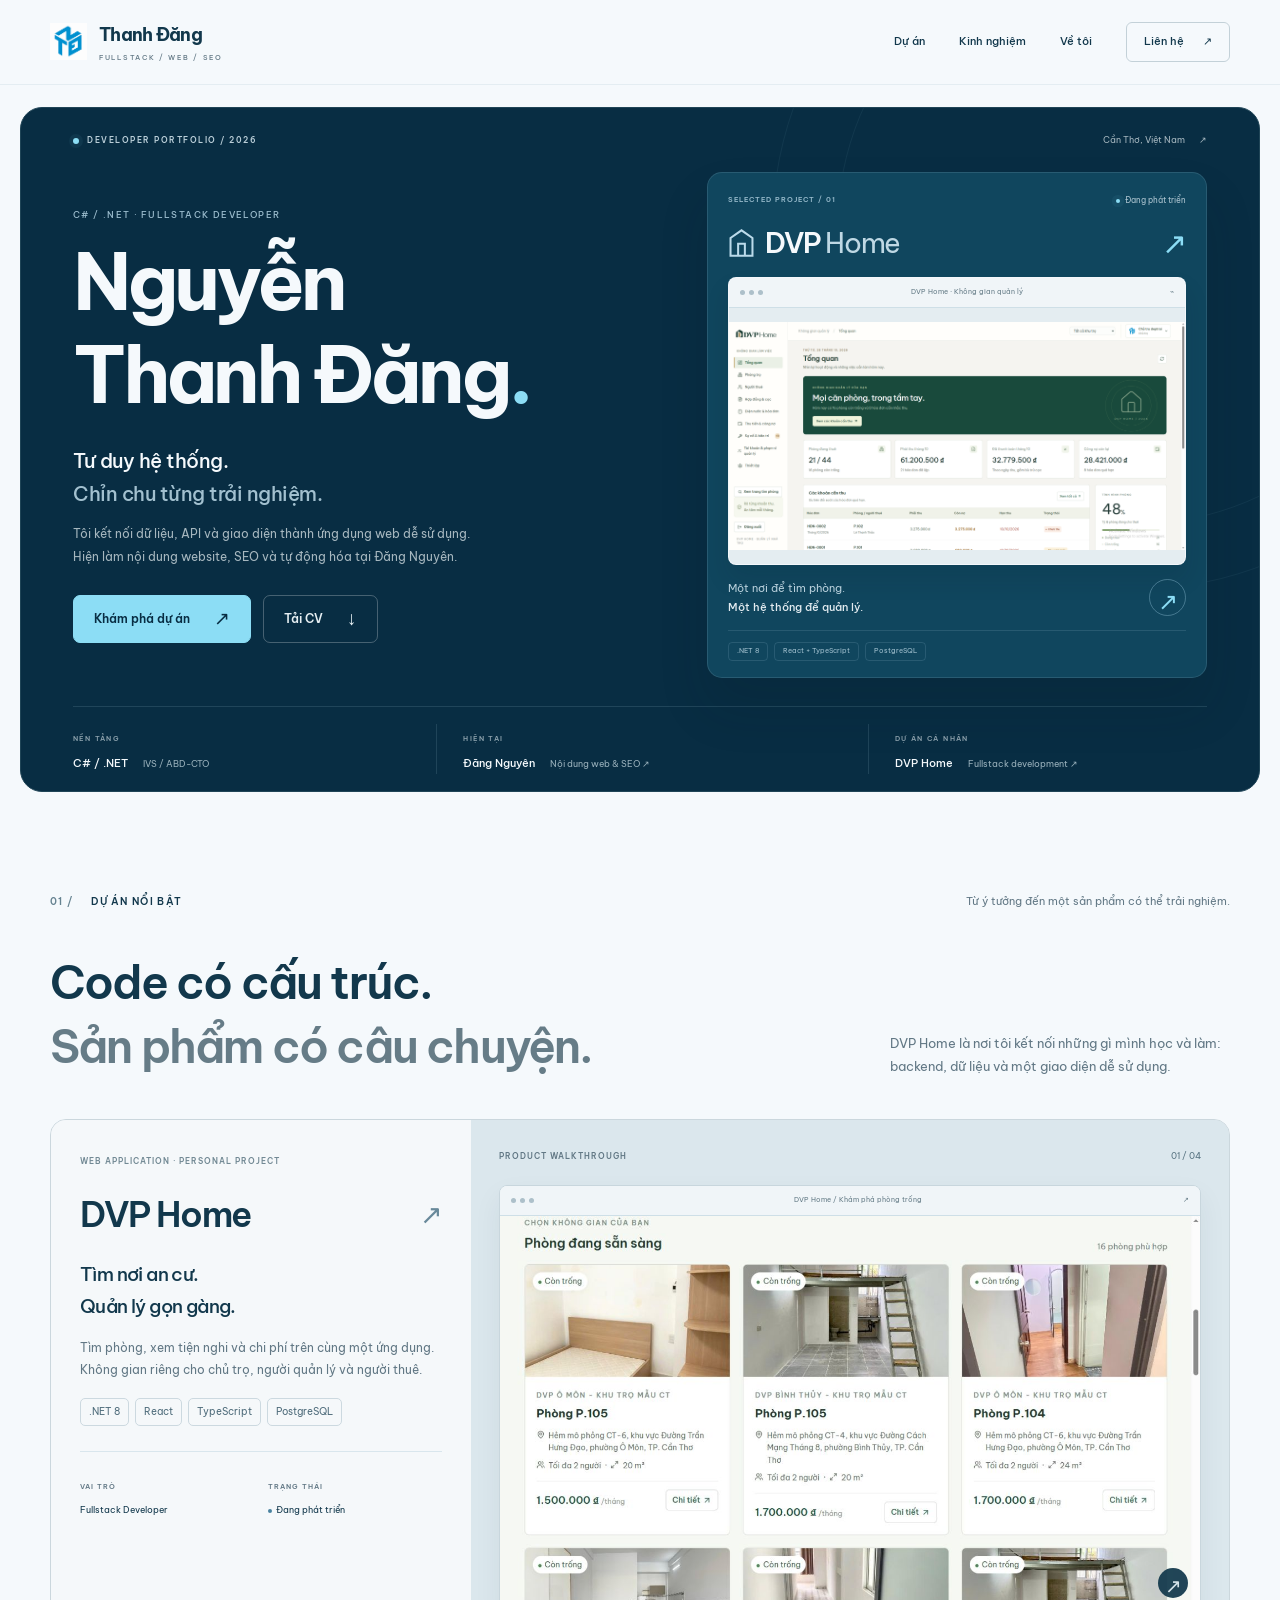
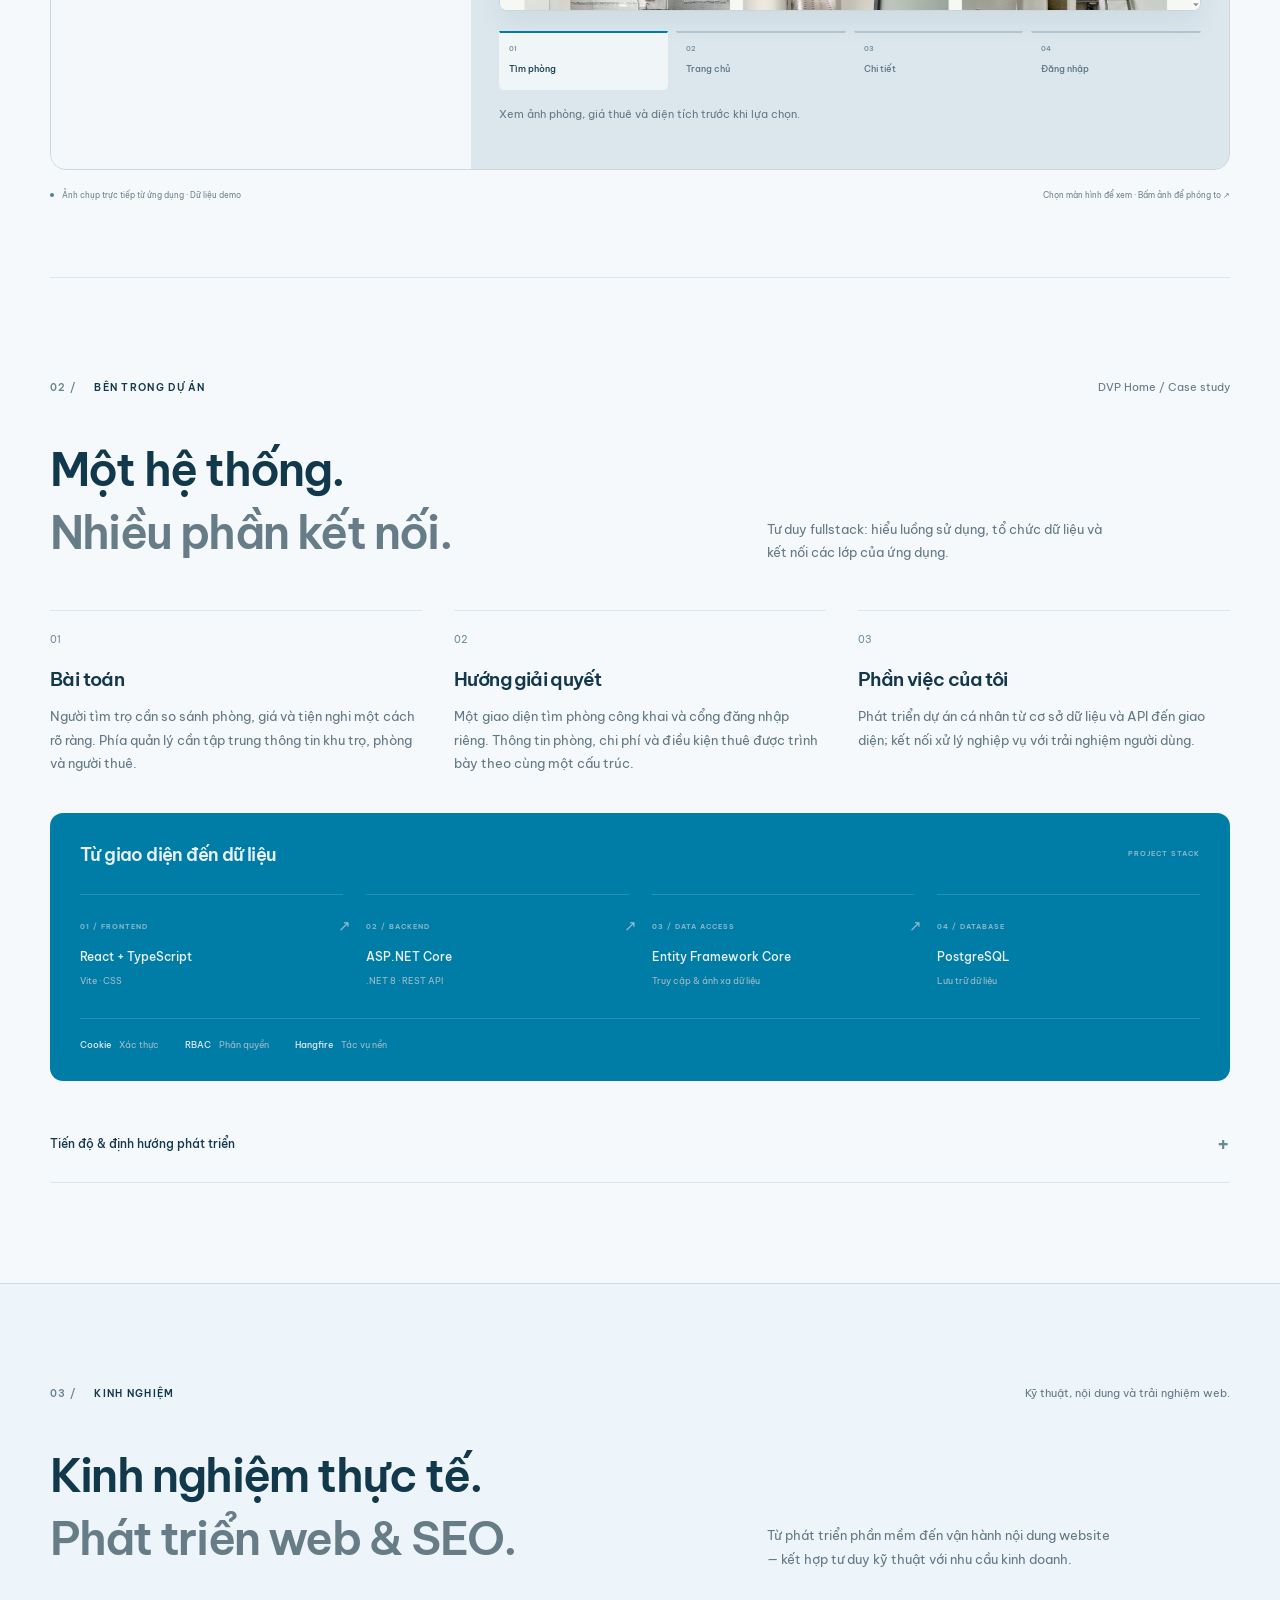
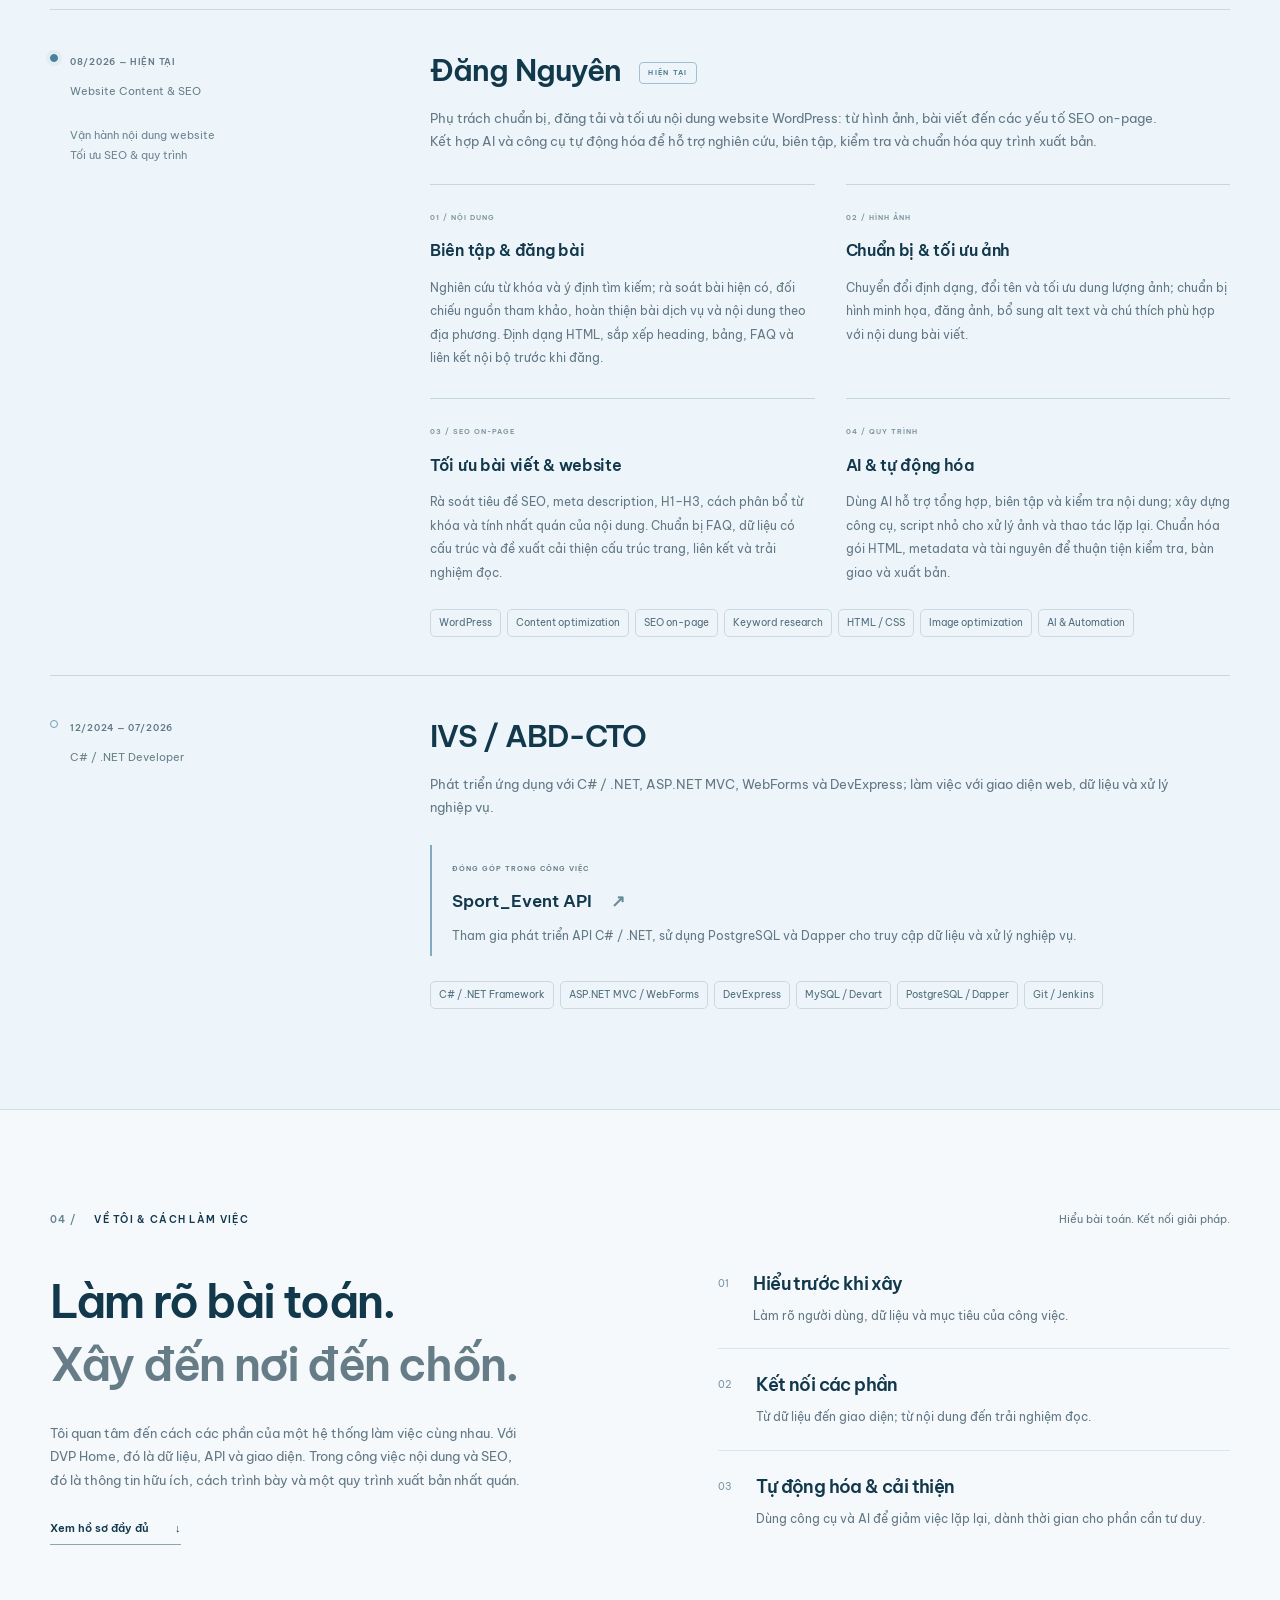
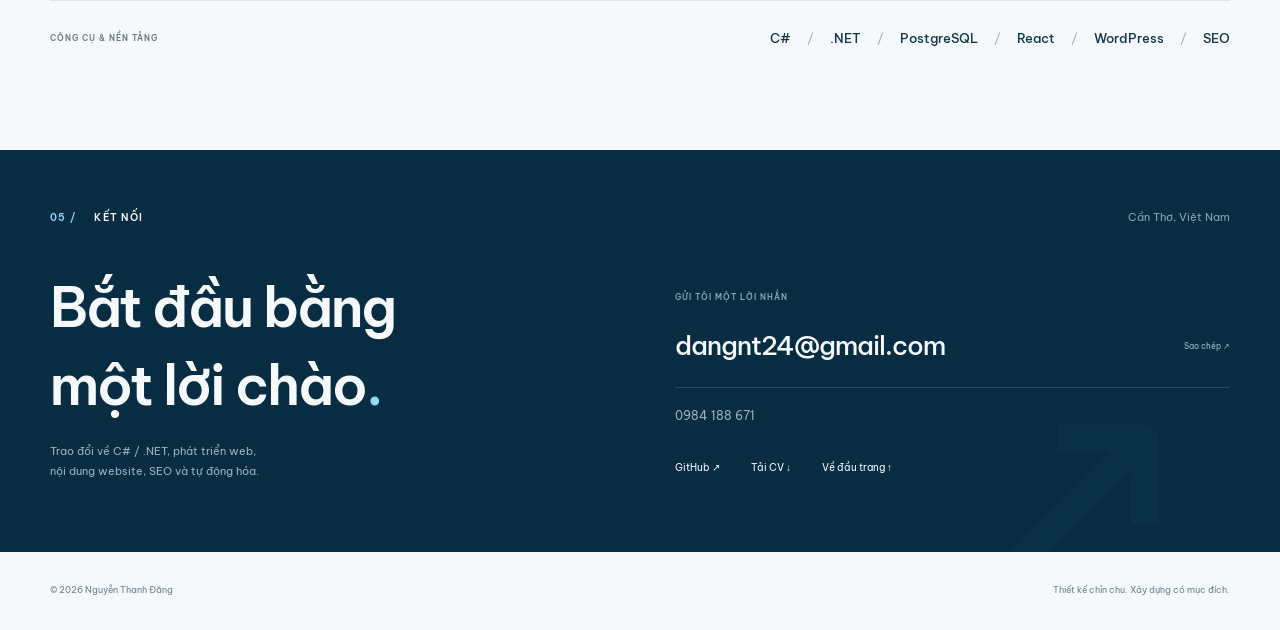
==== commit 5af2a53b: "Cập nhật 20261028" ====
--- a/index.html
+++ b/index.html
@@ -1,70 +1,396 @@
 <!doctype html>
 <html lang="vi">
+
 <head>
-  <meta charset="utf-8">
-  <meta name="viewport" content="width=device-width, initial-scale=1">
-  <meta name="theme-color" content="#f8f9f4">
-  <title>Nguyễn Thanh Đăng — Fullstack .NET Developer</title>
-  <meta name="description" content="Portfolio Nguyễn Thanh Đăng: C# / .NET Developer tại Cần Thơ, dự án DVP Home — tìm phòng và quản lý nhà trọ, cùng kinh nghiệm vận hành nội dung và tối ưu SEO.">
-  <meta property="og:type" content="website">
-  <meta property="og:locale" content="vi_VN">
-  <meta property="og:title" content="Nguyễn Thanh Đăng — Fullstack .NET Developer">
-  <meta property="og:description" content="Từ dữ liệu đến trải nghiệm. Khám phá DVP Home, kinh nghiệm .NET, nội dung web và SEO.">
-  <link rel="icon" href="./assets/images/logo.png" type="image/png">
-  <link rel="stylesheet" href="./css/style.css">
-  <script src="./js/script.js" defer></script>
+    <meta charset="utf-8">
+    <meta name="viewport" content="width=device-width, initial-scale=1">
+    <meta name="theme-color" content="#082d43">
+    <title>Nguyễn Thanh Đăng — Fullstack .NET Developer</title>
+    <meta name="description"
+        content="Portfolio Nguyễn Thanh Đăng: C# / .NET Developer tại Cần Thơ, dự án DVP Home — tìm phòng và quản lý nhà trọ, cùng kinh nghiệm vận hành nội dung và tối ưu SEO.">
+    <meta property="og:type" content="website">
+    <meta property="og:locale" content="vi_VN">
+    <meta property="og:title" content="Nguyễn Thanh Đăng — Fullstack .NET Developer">
+    <meta property="og:description"
+        content="Từ dữ liệu đến trải nghiệm. Khám phá DVP Home, kinh nghiệm .NET, nội dung web và SEO.">
+    <link rel="icon" href="./assets/images/logo.png" type="image/png">
+    <link rel="preload" href="./assets/fonts/BeVietnamPro-Regular.ttf" as="font" type="font/ttf" crossorigin>
+    <link rel="preload" href="./assets/fonts/BeVietnamPro-Bold.ttf" as="font" type="font/ttf" crossorigin>
+    <link rel="stylesheet" href="./css/style.css?v=20261028-motion">
+    <script src="./js/script.js?v=20261028-motion" defer></script>
 </head>
+
 <body>
-  <a class="skip-link" href="#main">Đến nội dung chính</a>
-  <header class="site-header"><div class="container header-inner">
-    <a class="wordmark" href="#home" aria-label="Nguyễn Thanh Đăng — Trang đầu"><img src="./assets/images/logo.png" alt="" width="42" height="42"><span>Thanh Đăng<span class="brand-caption">DEVELOPER PORTFOLIO</span></span></a>
-    <button class="menu-toggle" type="button" aria-expanded="false" aria-controls="main-nav" hidden>Menu <span aria-hidden="true">+</span></button>
-    <nav id="main-nav" aria-label="Điều hướng chính"><a href="#work" data-nav>Dự án</a><a href="#experience" data-nav>Kinh nghiệm</a><a href="#about" data-nav>Về tôi</a><a class="nav-contact" href="#contact" data-nav>Liên hệ <span aria-hidden="true">↗</span></a></nav>
-  </div></header>
-  <main id="main">
-    <section class="hero container" id="home" aria-labelledby="hero-title">
-      <div class="hero-top"><span class="eyebrow"><span class="status-dot"></span>C# / .NET · FULLSTACK DEVELOPER</span><span class="location">Cần Thơ, Việt Nam ↗</span></div>
-      <div class="hero-grid">
-        <div class="hero-copy"><p class="hello">Xin chào, tôi là</p><h1 id="hero-title">Nguyễn<br>Thanh Đăng<span class="accent">.</span></h1><p class="hero-statement">Từ dữ liệu.<br>Đến <span>trải nghiệm.</span></p><p class="hero-description">Tôi xây dựng ứng dụng web với C# / .NET, kết nối cơ sở dữ liệu, API và giao diện. Song song là công việc vận hành nội dung website, tối ưu SEO và tự động hóa.</p><div class="hero-actions"><a class="button" href="#work">Khám phá DVP Home <span aria-hidden="true">↘</span></a><a class="text-link" href="./NguyenThanhDang_Fullstack_DotNet_CV.pdf" download>Tải CV <span aria-hidden="true">↓</span></a></div></div>
-        <div class="hero-visual"><div class="visual-topline"><span class="eyebrow">Ý TƯỞNG → SẢN PHẨM</span><span aria-hidden="true">✳</span></div><div class="hero-project-label"><span class="mini-house" aria-hidden="true">⌂</span><span>DVP <span class="light-weight">Home</span></span><span class="tiny-label">DỰ ÁN CÁ NHÂN</span></div><div class="browser-frame hero-browser"><div class="browser-bar"><span class="browser-dots" aria-hidden="true"><i></i><i></i><i></i></span><span>DVP Home / Khám phá phòng trống</span><span aria-hidden="true">↗</span></div><button class="image-open" type="button" data-preview="./assets/images/dvp-rooms.jpg" data-caption="DVP Home — Danh sách phòng trống" aria-label="Phóng to ảnh danh sách phòng DVP Home"><img src="./assets/images/dvp-rooms.jpg" alt="Ảnh chụp thật DVP Home: danh sách phòng trống với ảnh phòng, giá thuê và diện tích" width="1265" height="712" fetchpriority="high"></button></div><div class="visual-bottom"><span class="visual-note">Một nơi để tìm phòng.<br>Một hệ thống để quản lý.</span><span class="round-arrow" aria-hidden="true">↗</span></div><span class="visual-footnote">.NET 8 <span>·</span> React <span>·</span> PostgreSQL</span></div>
-      </div>
-      <div class="hero-facts"><div><span class="meta-label">NỀN TẢNG KỸ THUẬT</span><p>C# / .NET · IVS / ABD-CTO</p></div><a href="#experience"><span class="meta-label">CÔNG VIỆC HIỆN TẠI</span><p>Đăng Nguyên · Nội dung web & SEO ↗</p></a><a href="#work"><span class="meta-label">ĐANG XÂY DỰNG</span><p><span class="status-dot"></span>DVP Home <span aria-hidden="true">↗</span></p></a></div>
-    </section>
-
-    <section class="work-section section-pad" id="work" aria-labelledby="work-title"><div class="container">
-      <div class="section-heading"><p class="eyebrow"><span class="section-number">01 /</span>DỰ ÁN NỔI BẬT</p><span class="section-aside">Từ bài toán đời sống đến ứng dụng web.</span></div>
-      <div class="project-heading"><div><p class="project-kicker">TÌM PHÒNG & QUẢN LÝ NHÀ TRỌ</p><h2 id="work-title">DVP Home<span class="accent">↗</span></h2></div><span class="status"><span class="status-dot"></span>Đang phát triển</span></div>
-      <div class="project-overview"><p class="project-lead">Tìm nơi an cư.<br>Quản lý gọn gàng.</p><div><p>Dự án cá nhân kết nối trải nghiệm tìm phòng của người thuê với không gian quản lý nhà trọ. Từ tìm kiếm, so sánh phòng đến xem tiện nghi và chi phí — thông tin được tập trung trong cùng một ứng dụng.</p><div class="project-actions"><a class="text-link" href="#case-study">Câu chuyện xây dựng <span aria-hidden="true">↘</span></a><a class="text-link local-demo" href="http://localhost:5247/" target="_blank" rel="noopener noreferrer">Mở bản local <span aria-hidden="true">↗</span></a></div></div></div>
-      <div class="project-meta"><div><span class="meta-label">VAI TRÒ</span><p>Fullstack Developer</p></div><div><span class="meta-label">LOẠI DỰ ÁN</span><p>Sản phẩm cá nhân</p></div><div><span class="meta-label">TRỌNG TÂM</span><p>API · Dữ liệu · Giao diện</p></div><div><span class="meta-label">CÔNG NGHỆ CHÍNH</span><p>.NET 8 · React · PostgreSQL</p></div></div>
-      <figure class="product-showcase"><div class="showcase-header"><span><span class="status-dot"></span>GIAO DIỆN THỰC TẾ</span><span>DVP HOME / WEB APPLICATION</span></div><div class="browser-frame"><div class="browser-bar"><span class="browser-dots" aria-hidden="true"><i></i><i></i><i></i></span><span>DVP Home / Trang chủ</span><span aria-hidden="true">↗</span></div><button class="image-open" type="button" data-preview="./assets/images/dvp-home.jpg" data-caption="DVP Home — Trang chủ và bộ lọc tìm phòng" aria-label="Phóng to ảnh trang chủ DVP Home"><img src="./assets/images/dvp-home.jpg" alt="Trang chủ DVP Home: Tìm một nơi ở. Thấy mình an cư. cùng bộ lọc tìm phòng" width="1265" height="712" loading="lazy"></button></div><figcaption><span>01 — Trang chủ & tìm kiếm phòng</span><span>Bấm vào ảnh để phóng to ↗</span></figcaption></figure>
-      <div class="screens-grid">
-        <figure class="screen"><button class="image-open" type="button" data-preview="./assets/images/dvp-rooms.jpg" data-caption="DVP Home — Danh sách phòng trống" aria-label="Phóng to danh sách phòng"><img src="./assets/images/dvp-rooms.jpg" alt="Danh sách phòng với ảnh, trạng thái còn trống, giá thuê và diện tích" width="1265" height="712" loading="lazy"><span class="image-zoom" aria-hidden="true">↗</span></button><figcaption><span class="meta-label">02 / KHÁM PHÁ</span><h3>Chọn phòng phù hợp</h3><p>Xem ảnh, giá thuê, diện tích và số người ở; lọc theo khu trọ và khoảng giá.</p></figcaption></figure>
-        <figure class="screen"><button class="image-open" type="button" data-preview="./assets/images/dvp-detail.jpg" data-caption="DVP Home — Chi tiết phòng, tiện nghi và chi phí" aria-label="Phóng to chi tiết phòng"><img src="./assets/images/dvp-detail.jpg" alt="Hộp thoại chi tiết phòng trong DVP Home với ảnh phòng và thông tin cơ bản" width="1280" height="720" loading="lazy"><span class="image-zoom" aria-hidden="true">↗</span></button><figcaption><span class="meta-label">03 / THÔNG TIN</span><h3>Rõ trước khi quyết định</h3><p>Thông tin phòng, tiện nghi, đơn giá dịch vụ và điều kiện thuê trong một màn hình.</p></figcaption></figure>
-        <figure class="screen"><button class="image-open" type="button" data-preview="./assets/images/dvp-login.jpg" data-caption="DVP Home — Đăng nhập không gian quản lý" aria-label="Phóng to màn hình đăng nhập"><img src="./assets/images/dvp-login.jpg" alt="Màn hình đăng nhập DVP Home dành cho chủ trọ, quản lý và người thuê" width="1280" height="720" loading="lazy"><span class="image-zoom" aria-hidden="true">↗</span></button><figcaption><span class="meta-label">04 / TRUY CẬP</span><h3>Không gian quản lý riêng</h3><p>Cổng đăng nhập cho chủ trọ, người quản lý và người thuê được cấp quyền truy cập.</p></figcaption></figure>
-      </div><p class="preview-note">Ảnh chụp trực tiếp từ bản chạy local của DVP Home. Thông tin phòng trong ảnh là dữ liệu demo.</p>
-    </div></section>
-
-    <section class="case-section section-pad container" id="case-study" aria-labelledby="case-title">
-      <div class="section-heading"><p class="eyebrow"><span class="section-number">02 /</span>BÊN TRONG DỰ ÁN</p><span class="section-aside">DVP Home / Case study</span></div><div class="section-intro"><h2 id="case-title">Một bài toán thực tế.<br>Nhiều phần kết nối.</h2><p>Tư duy fullstack: hiểu luồng sử dụng, tổ chức dữ liệu và kết nối các lớp của ứng dụng.</p></div>
-      <div class="case-details"><article><span class="case-icon">01</span><h3>Bài toán</h3><p>Người tìm trọ cần so sánh phòng, giá và tiện nghi một cách rõ ràng. Phía quản lý cần tập trung thông tin khu trọ, phòng và người thuê.</p></article><article><span class="case-icon">02</span><h3>Hướng giải quyết</h3><p>Một giao diện tìm phòng công khai và cổng đăng nhập riêng. Thông tin phòng, chi phí và điều kiện thuê được trình bày theo cùng một cấu trúc.</p></article><article><span class="case-icon">03</span><h3>Phần việc của tôi</h3><p>Phát triển dự án cá nhân từ cơ sở dữ liệu và API đến giao diện; kết nối xử lý nghiệp vụ với trải nghiệm người dùng.</p></article></div>
-      <div class="architecture"><div class="architecture-heading"><h3>Từ giao diện đến dữ liệu</h3><span class="meta-label">PROJECT STACK</span></div><ol class="architecture-flow"><li><span class="meta-label">01 / FRONTEND</span><strong>React + TypeScript</strong><span>Vite · Tailwind CSS</span></li><li><span class="meta-label">02 / BACKEND</span><strong>ASP.NET Core</strong><span>.NET 8 · REST API</span></li><li><span class="meta-label">03 / DATA ACCESS</span><strong>Entity Framework Core</strong><span>Truy cập & ánh xạ dữ liệu</span></li><li><span class="meta-label">04 / DATABASE</span><strong>PostgreSQL</strong><span>Lưu trữ dữ liệu</span></li></ol><div class="architecture-services"><span><b>JWT</b> Xác thực</span><span><b>RBAC</b> Phân quyền</span><span><b>Hangfire</b> Tác vụ nền</span><span><b>i18n</b> Đa ngôn ngữ</span></div></div>
-      <details class="development-notes"><summary>Tiến độ & định hướng phát triển <span class="details-symbol" aria-hidden="true">+</span></summary><div><article><h3>Giao diện hiện có</h3><p>Trang tìm phòng, bộ lọc, danh sách phòng, chi tiết phòng, tiện nghi, chi phí và màn hình đăng nhập.</p></article><article><h3>Phạm vi đang phát triển</h3><p>Quản lý khu trọ, phòng, người thuê và các khoản thu; xác thực, phân quyền và hoàn thiện các luồng nghiệp vụ.</p></article><article><h3>Hướng tiếp theo</h3><p>Tiếp tục hoàn thiện hệ thống, kiểm tra trải nghiệm theo vai trò và chuẩn bị triển khai bản demo công khai.</p></article></div></details>
-    </section>
-
-    <section class="experience-section section-pad" id="experience" aria-labelledby="experience-title"><div class="container">
-      <div class="section-heading"><p class="eyebrow"><span class="section-number">03 /</span>KINH NGHIỆM</p><span class="section-aside">Kỹ thuật, nội dung và trải nghiệm web.</span></div><div class="section-intro"><h2 id="experience-title">Học từ công việc.<br>Tiến bộ qua sản phẩm.</h2><p>Từ phát triển phần mềm đến vận hành nội dung website — kết hợp tư duy kỹ thuật với nhu cầu kinh doanh.</p></div>
-      <article class="experience-row current-experience" id="dang-nguyen"><div class="experience-meta"><span class="meta-label">08/2026 — HIỆN TẠI</span><span class="experience-kind">Website Content & SEO</span><p class="role-note">Vận hành nội dung website<br>Tối ưu SEO & quy trình</p></div><div class="experience-body"><h3>Đăng Nguyên <span class="small-label">HIỆN TẠI</span></h3><p>Phụ trách chuẩn bị, đăng tải và tối ưu nội dung website WordPress: từ hình ảnh, bài viết đến các yếu tố SEO on-page. Kết hợp AI và công cụ tự động hóa để hỗ trợ nghiên cứu, biên tập, kiểm tra và chuẩn hóa quy trình xuất bản.</p>
-      <div class="responsibility-grid"><div><span class="meta-label">01 / NỘI DUNG</span><h4>Biên tập & đăng bài</h4><p>Nghiên cứu từ khóa và ý định tìm kiếm; rà soát bài hiện có, đối chiếu nguồn tham khảo, hoàn thiện bài dịch vụ và nội dung theo địa phương. Định dạng HTML, sắp xếp heading, bảng, FAQ và liên kết nội bộ trước khi đăng.</p></div><div><span class="meta-label">02 / HÌNH ẢNH</span><h4>Chuẩn bị & tối ưu ảnh</h4><p>Chuyển đổi định dạng, đổi tên và tối ưu dung lượng ảnh; chuẩn bị hình minh họa, đăng ảnh, bổ sung alt text và chú thích phù hợp với nội dung bài viết.</p></div><div><span class="meta-label">03 / SEO ON-PAGE</span><h4>Tối ưu bài viết & website</h4><p>Rà soát tiêu đề SEO, meta description, H1–H3, cách phân bổ từ khóa và tính nhất quán của nội dung. Chuẩn bị FAQ, dữ liệu có cấu trúc và đề xuất cải thiện cấu trúc trang, liên kết và trải nghiệm đọc.</p></div><div><span class="meta-label">04 / QUY TRÌNH</span><h4>AI & tự động hóa</h4><p>Dùng AI hỗ trợ tổng hợp, biên tập và kiểm tra nội dung; xây dựng công cụ, script nhỏ cho xử lý ảnh và thao tác lặp lại. Chuẩn hóa gói HTML, metadata và tài nguyên để thuận tiện kiểm tra, bàn giao và xuất bản.</p></div></div>
-      <ul class="tag-list"><li>WordPress</li><li>Content optimization</li><li>SEO on-page</li><li>Keyword research</li><li>HTML / CSS</li><li>Image optimization</li><li>AI & Automation</li></ul></div></article>
-      <article class="experience-row"><div class="experience-meta"><span class="meta-label">12/2024 — 07/2026</span><span class="experience-kind">C# / .NET Developer</span></div><div class="experience-body"><h3>IVS / ABD-CTO</h3><p>Phát triển ứng dụng với C# / .NET, ASP.NET MVC, WebForms và DevExpress; làm việc với giao diện web, dữ liệu và xử lý nghiệp vụ.</p><div class="work-highlight"><span class="meta-label">ĐÓNG GÓP TRONG CÔNG VIỆC</span><h4>Sport_Event API <span aria-hidden="true">↗</span></h4><p>Tham gia phát triển API C# / .NET, sử dụng PostgreSQL và Dapper cho truy cập dữ liệu và xử lý nghiệp vụ.</p></div><ul class="tag-list"><li>C# / .NET Framework</li><li>ASP.NET MVC / WebForms</li><li>DevExpress</li><li>MySQL / Devart</li><li>PostgreSQL / Dapper</li><li>Git / Jenkins</li></ul></div></article>
-    </div></section>
-
-    <section class="about-section section-pad container" id="about" aria-labelledby="about-title"><div class="section-heading"><p class="eyebrow"><span class="section-number">04 /</span>VỀ TÔI & CÁCH LÀM VIỆC</p><span class="section-aside">Hiểu bài toán. Kết nối giải pháp.</span></div><div class="about-grid"><div><h2 id="about-title">Xây dựng có mục đích.<br>Cải thiện từng ngày.</h2><p class="about-description">Tôi quan tâm đến cách các phần của một hệ thống làm việc cùng nhau. Với DVP Home, đó là dữ liệu, API và giao diện. Trong công việc nội dung và SEO, đó là thông tin hữu ích, cách trình bày và một quy trình xuất bản nhất quán.</p><a class="text-link" href="./NguyenThanhDang_Fullstack_DotNet_CV.pdf" download>Xem hồ sơ đầy đủ <span aria-hidden="true">↓</span></a></div><ol class="process-list"><li><span>01</span><div><h3>Hiểu trước khi xây</h3><p>Làm rõ người dùng, dữ liệu và mục tiêu của công việc.</p></div></li><li><span>02</span><div><h3>Kết nối các phần</h3><p>Từ dữ liệu đến giao diện; từ nội dung đến trải nghiệm đọc.</p></div></li><li><span>03</span><div><h3>Tự động hóa & cải thiện</h3><p>Dùng công cụ và AI để giảm việc lặp lại, dành thời gian cho phần cần tư duy.</p></div></li></ol></div><div class="toolkit"><span class="meta-label">CÔNG CỤ & NỀN TẢNG</span><p>C# <span>/</span> .NET <span>/</span> PostgreSQL <span>/</span> React <span>/</span> WordPress <span>/</span> SEO</p></div></section>
-
-    <section class="contact-section" id="contact" aria-labelledby="contact-title"><div class="container"><div class="section-heading"><p class="eyebrow"><span class="section-number">05 /</span>KẾT NỐI</p><span class="section-aside">Cần Thơ, Việt Nam</span></div><div class="contact-grid"><div><h2 id="contact-title">Cùng xây điều<br>có ích<span>.</span></h2><p>Trao đổi về C# / .NET, phát triển web,<br>nội dung website, SEO và tự động hóa.</p></div><div class="contact-details"><span class="meta-label">GỬI TÔI MỘT LỜI NHẮN</span><div class="email-row"><a class="email-link" href="mailto:dangnt24@gmail.com">dangnt24@gmail.com</a><button class="copy-email" type="button" aria-label="Sao chép địa chỉ email">Sao chép ↗</button></div><a class="phone-link" href="tel:0984188671">0984 188 671</a><div class="social-links"><a href="https://github.com/dangnt24" target="_blank" rel="noopener noreferrer">GitHub ↗</a><a href="./NguyenThanhDang_Fullstack_DotNet_CV.pdf" download>Tải CV ↓</a><a href="#home">Về đầu trang ↑</a></div></div></div></div></section>
-  </main>
-  <footer class="site-footer container"><span>© <span data-year>2026</span> Nguyễn Thanh Đăng</span><span>Từ dữ liệu đến trải nghiệm.</span><span>HTML · CSS · JavaScript</span></footer>
-  <dialog class="lightbox" aria-labelledby="lightbox-caption"><div class="lightbox-top"><span>DVP HOME / PRODUCT SCREENSHOT</span><button class="lightbox-close" type="button" aria-label="Đóng ảnh phóng to">Đóng ×</button></div><img alt=""><p id="lightbox-caption"></p></dialog>
-  <p class="sr-only" role="status" aria-live="polite" data-announcement></p>
+    <div class="reading-progress" aria-hidden="true"></div>
+    <a class="skip-link" href="#main">Đến nội dung chính</a>
+    <header class="site-header">
+        <div class="container header-inner">
+            <a class="wordmark" href="#home" aria-label="Nguyễn Thanh Đăng — Trang đầu"><img
+                    src="./assets/images/logo.png" alt="" width="42" height="42"><span>Thanh Đăng<span
+                        class="brand-caption">FULLSTACK / WEB / SEO</span></span></a>
+            <button class="menu-toggle" type="button" aria-expanded="false" aria-controls="main-nav" hidden>Menu <span
+                    aria-hidden="true">+</span></button>
+            <nav id="main-nav" aria-label="Điều hướng chính"><a href="#work" data-nav>Dự án</a><a href="#experience"
+                    data-nav>Kinh nghiệm</a><a href="#about" data-nav>Về tôi</a><a class="nav-contact" href="#contact"
+                    data-nav>Liên hệ <span aria-hidden="true">↗</span></a></nav>
+        </div>
+    </header>
+    <main id="main">
+        <section class="hero" id="home" aria-labelledby="hero-title">
+            <div class="hero-top"><span class="eyebrow"><span class="status-dot"></span>DEVELOPER PORTFOLIO /
+                    2026</span><span class="location">Cần Thơ, Việt Nam <span aria-hidden="true">↗</span></span></div>
+            <div class="hero-grid">
+                <div class="hero-copy">
+                    <p class="hello">C# / .NET · FULLSTACK DEVELOPER</p>
+                    <h1 id="hero-title">Nguyễn<br>Thanh Đăng<span class="accent">.</span></h1>
+                    <p class="hero-statement">Tư duy hệ thống.<br><span>Chỉn chu từng trải nghiệm.</span></p>
+                    <p class="hero-description">Tôi kết nối dữ liệu, API và giao diện thành ứng dụng web dễ sử dụng.
+                        Hiện làm nội dung website, SEO và tự động hóa tại Đăng Nguyên.</p>
+                    <div class="hero-actions"><a class="button button-accent" href="#work">Khám phá dự án <span
+                                aria-hidden="true">↗</span></a><a class="button button-outline"
+                            href="./NguyenThanhDang_Fullstack_DotNet_CV.pdf" download>Tải CV <span
+                                aria-hidden="true">↓</span></a></div>
+                </div>
+                <div class="hero-visual">
+                    <div class="visual-topline"><span class="eyebrow">SELECTED PROJECT / 01</span><span
+                            class="project-state"><span class="status-dot"></span>Đang phát triển</span></div>
+                    <div class="hero-project-label"><svg class="house-mark" viewBox="0 0 32 36" fill="none"
+                            aria-hidden="true">
+                            <path d="M3 33V12L16 3l13 9v21H3Z" stroke="currentColor" stroke-width="2.4" />
+                            <path d="M12 33V19h8v14" stroke="currentColor" stroke-width="2.4" />
+                        </svg><span>DVP <span>Home</span></span><span class="project-arrow" aria-hidden="true">↗</span>
+                    </div>
+                    <div class="browser-frame hero-browser">
+                        <div class="browser-bar"><span class="browser-dots"
+                                aria-hidden="true"><i></i><i></i><i></i></span><span>DVP Home · Không gian quản
+                                lý</span><span aria-hidden="true">⌁</span></div><button class="image-open" type="button"
+                            data-preview="./assets/images/dvp-home.png"
+                            data-caption="DVP Home — Đăng nhập không gian quản lý"
+                            aria-label="Phóng to giao diện DVP Home"><img src="./assets/images/dvp-home.png"
+                                alt="Giao diện thật DVP Home: cổng đăng nhập, Chăm ngôi nhà. An tâm quản lý."
+                                width="1280" height="720" fetchpriority="high"></button>
+                    </div>
+                    <div class="visual-bottom">
+                        <p>Một nơi để tìm phòng.<br><strong>Một hệ thống để quản lý.</strong></p><a href="#work"
+                            class="round-arrow" aria-label="Khám phá dự án DVP Home">↗</a>
+                    </div>
+                    <div class="visual-footnote"><span>.NET 8</span><span>React +
+                            TypeScript</span><span>PostgreSQL</span></div>
+                </div>
+            </div>
+            <div class="hero-facts">
+                <div><span class="meta-label">NỀN TẢNG</span>
+                    <p>C# / .NET <span>IVS / ABD-CTO</span></p>
+                </div><a href="#experience"><span class="meta-label">HIỆN TẠI</span>
+                    <p>Đăng Nguyên <span>Nội dung web & SEO ↗</span></p>
+                </a><a href="#work"><span class="meta-label">DỰ ÁN CÁ NHÂN</span>
+                    <p>DVP Home <span>Fullstack development ↗</span></p>
+                </a>
+            </div>
+        </section>
+
+        <section class="work-section section-pad" id="work" aria-labelledby="work-title">
+            <div class="container">
+                <div class="section-heading">
+                    <p class="eyebrow"><span class="section-number">01 /</span>DỰ ÁN NỔI BẬT</p><span
+                        class="section-aside">Từ ý tưởng đến một sản phẩm có thể trải nghiệm.</span>
+                </div>
+                <div class="work-intro">
+                    <h2 id="work-title">Code có cấu trúc.<br><span>Sản phẩm có câu chuyện.</span></h2>
+                    <p>DVP Home là nơi tôi kết nối những gì mình học và làm: backend, dữ liệu và một giao diện dễ sử
+                        dụng.</p>
+                </div>
+                <article class="featured-project" aria-labelledby="project-name">
+                    <div class="project-info"><span class="project-kicker">WEB APPLICATION · PERSONAL PROJECT</span>
+                        <h3 id="project-name">DVP Home<span aria-hidden="true">↗</span></h3>
+                        <p class="project-subtitle">Tìm nơi an cư.<br>Quản lý gọn gàng.</p>
+                        <p class="project-description">Tìm phòng, xem tiện nghi và chi phí trên cùng một ứng dụng. Không
+                            gian riêng cho chủ trọ, người quản lý và người thuê.</p>
+                        <ul class="tag-list" aria-label="Công nghệ dự án">
+                            <li>.NET 8</li>
+                            <li>React</li>
+                            <li>TypeScript</li>
+                            <li>PostgreSQL</li>
+                        </ul>
+                        <div class="project-info-meta">
+                            <div><span class="meta-label">VAI TRÒ</span>
+                                <p>Fullstack Developer</p>
+                            </div>
+                            <div><span class="meta-label">TRẠNG THÁI</span>
+                                <p><span class="status-dot"></span>Đang phát triển</p>
+                            </div>
+                        </div>
+                        <div class="project-actions">
+                            <!-- <a class="button local-demo" href="http://localhost:5247/" target="_blank" rel="noopener noreferrer">Trải nghiệm bản
+                                local <span aria-hidden="true">↗</span></a> -->
+                            <a class="button local-demo" href="#case-study">Bên trong dự
+                                án <span aria-hidden="true">↘</span></a>
+                        </div>
+                    </div>
+                    <div class="project-gallery">
+                        <div class="gallery-topline"><span class="meta-label">PRODUCT WALKTHROUGH</span><span
+                                class="gallery-counter" aria-live="polite">01 / 04</span></div>
+                        <div class="browser-frame gallery-browser">
+                            <div class="browser-bar"><span class="browser-dots"
+                                    aria-hidden="true"><i></i><i></i><i></i></span><span data-gallery-title>DVP Home /
+                                    Khám phá phòng trống</span><span aria-hidden="true">↗</span></div>
+                            <div class="gallery-viewport"><button class="image-open gallery-image" type="button"
+                                    data-preview="./assets/images/dvp-rooms.jpg"
+                                    data-caption="DVP Home — Danh sách phòng trống"
+                                    aria-label="Phóng to màn hình dự án đang chọn"><img
+                                        src="./assets/images/dvp-rooms.jpg"
+                                        alt="Danh sách phòng DVP Home: ảnh phòng, giá thuê, diện tích và trạng thái còn trống"
+                                        width="1265" height="712" loading="lazy"><span class="image-zoom"
+                                        aria-hidden="true">↗</span></button></div>
+                        </div>
+                        <div class="gallery-tabs" role="group" aria-label="Chọn màn hình dự án"><button type="button"
+                                class="gallery-tab" aria-pressed="true" data-gallery-src="./assets/images/dvp-rooms.jpg"
+                                data-gallery-kind="full" data-gallery-label="Khám phá phòng trống"
+                                data-gallery-alt="Danh sách phòng DVP Home: ảnh phòng, giá thuê, diện tích và trạng thái còn trống"><span>01</span>Tìm
+                                phòng</button><button type="button" class="gallery-tab" aria-pressed="false"
+                                data-gallery-src="./assets/images/dvp-home.jpg" data-gallery-kind="home"
+                                data-gallery-label="Trang chủ"
+                                data-gallery-alt="Trang chủ DVP Home: Tìm một nơi ở. Thấy mình an cư."><span>02</span>Trang
+                                chủ</button><button type="button" class="gallery-tab" aria-pressed="false"
+                                data-gallery-src="./assets/images/dvp-detail.jpg" data-gallery-kind="detail"
+                                data-gallery-label="Chi tiết phòng"
+                                data-gallery-alt="DVP Home: ảnh và thông tin chi tiết phòng P.105"><span>03</span>Chi
+                                tiết</button><button type="button" class="gallery-tab" aria-pressed="false"
+                                data-gallery-src="./assets/images/dvp-login.jpg" data-gallery-kind="full"
+                                data-gallery-label="Đăng nhập"
+                                data-gallery-alt="Màn hình đăng nhập DVP Home dành cho chủ trọ, quản lý và người thuê"><span>04</span>Đăng
+                                nhập</button></div>
+                        <p class="gallery-caption" aria-live="polite">Xem ảnh phòng, giá thuê và diện tích trước khi lựa
+                            chọn.</p>
+                    </div>
+                </article>
+                <div class="project-footnote"><span><span class="status-dot"></span>Ảnh chụp trực tiếp từ ứng dụng · Dữ
+                        liệu demo</span><span>Chọn màn hình để xem · Bấm ảnh để phóng to ↗</span></div>
+            </div>
+        </section>
+
+        <section class="case-section section-pad container" id="case-study" aria-labelledby="case-title">
+            <div class="section-heading">
+                <p class="eyebrow"><span class="section-number">02 /</span>BÊN TRONG DỰ ÁN</p><span
+                    class="section-aside">DVP Home / Case study</span>
+            </div>
+            <div class="section-intro">
+                <h2 id="case-title">Một hệ thống.<br><span>Nhiều phần kết nối.</span></h2>
+                <p>Tư duy fullstack: hiểu luồng sử dụng, tổ chức dữ liệu và kết nối các lớp của ứng dụng.</p>
+            </div>
+            <div class="case-details">
+                <article><span class="case-icon">01</span>
+                    <h3>Bài toán</h3>
+                    <p>Người tìm trọ cần so sánh phòng, giá và tiện nghi một cách rõ ràng. Phía quản lý cần tập trung
+                        thông tin khu trọ, phòng và người thuê.</p>
+                </article>
+                <article><span class="case-icon">02</span>
+                    <h3>Hướng giải quyết</h3>
+                    <p>Một giao diện tìm phòng công khai và cổng đăng nhập riêng. Thông tin phòng, chi phí và điều kiện
+                        thuê được trình bày theo cùng một cấu trúc.</p>
+                </article>
+                <article><span class="case-icon">03</span>
+                    <h3>Phần việc của tôi</h3>
+                    <p>Phát triển dự án cá nhân từ cơ sở dữ liệu và API đến giao diện; kết nối xử lý nghiệp vụ với trải
+                        nghiệm người dùng.</p>
+                </article>
+            </div>
+            <div class="architecture">
+                <div class="architecture-heading">
+                    <h3>Từ giao diện đến dữ liệu</h3><span class="meta-label">PROJECT STACK</span>
+                </div>
+                <ol class="architecture-flow">
+                    <li><span class="meta-label">01 / FRONTEND</span><strong>React + TypeScript</strong><span>Vite ·
+                            CSS</span></li>
+                    <li><span class="meta-label">02 / BACKEND</span><strong>ASP.NET Core</strong><span>.NET 8 · REST
+                            API</span></li>
+                    <li><span class="meta-label">03 / DATA ACCESS</span><strong>Entity Framework Core</strong><span>Truy
+                            cập & ánh xạ dữ liệu</span></li>
+                    <li><span class="meta-label">04 / DATABASE</span><strong>PostgreSQL</strong><span>Lưu trữ dữ
+                            liệu</span></li>
+                </ol>
+                <div class="architecture-services"><span><b>Cookie</b> Xác thực</span><span><b>RBAC</b> Phân
+                        quyền</span><span><b>Hangfire</b> Tác vụ nền</span></div>
+            </div>
+            <details class="development-notes">
+                <summary>Tiến độ & định hướng phát triển <span class="details-symbol" aria-hidden="true">+</span>
+                </summary>
+                <div>
+                    <article>
+                        <h3>Giao diện hiện có</h3>
+                        <p>Trang tìm phòng, bộ lọc, danh sách phòng, chi tiết phòng, tiện nghi, chi phí và màn hình đăng
+                            nhập.</p>
+                    </article>
+                    <article>
+                        <h3>Phạm vi đang phát triển</h3>
+                        <p>Quản lý khu trọ, phòng, người thuê và các khoản thu; xác thực, phân quyền và hoàn thiện các
+                            luồng nghiệp vụ.</p>
+                    </article>
+                    <article>
+                        <h3>Hướng tiếp theo</h3>
+                        <p>Tiếp tục hoàn thiện hệ thống, kiểm tra trải nghiệm theo vai trò và chuẩn bị triển khai bản
+                            demo công khai.</p>
+                    </article>
+                </div>
+            </details>
+        </section>
+
+        <section class="experience-section section-pad" id="experience" aria-labelledby="experience-title">
+            <div class="container">
+                <div class="section-heading">
+                    <p class="eyebrow"><span class="section-number">03 /</span>KINH NGHIỆM</p><span
+                        class="section-aside">Kỹ thuật, nội dung và trải nghiệm web.</span>
+                </div>
+                <div class="section-intro">
+                    <h2 id="experience-title">Kinh nghiệm thực tế.<br><span>Phát triển web &amp; SEO.</span></h2>
+                    <p>Từ phát triển phần mềm đến vận hành nội dung website — kết hợp tư duy kỹ thuật với nhu cầu kinh
+                        doanh.</p>
+                </div>
+                <article class="experience-row current-experience" id="dang-nguyen">
+                    <div class="experience-meta"><span class="meta-label">08/2026 — HIỆN TẠI</span><span
+                            class="experience-kind">Website Content & SEO</span>
+                        <p class="role-note">Vận hành nội dung website<br>Tối ưu SEO & quy trình</p>
+                    </div>
+                    <div class="experience-body">
+                        <h3>Đăng Nguyên <span class="small-label">HIỆN TẠI</span></h3>
+                        <p>Phụ trách chuẩn bị, đăng tải và tối ưu nội dung website WordPress: từ hình ảnh, bài viết đến
+                            các yếu tố SEO on-page. Kết hợp AI và công cụ tự động hóa để hỗ trợ nghiên cứu, biên tập,
+                            kiểm tra và chuẩn hóa quy trình xuất bản.</p>
+                        <div class="responsibility-grid">
+                            <div><span class="meta-label">01 / NỘI DUNG</span>
+                                <h4>Biên tập & đăng bài</h4>
+                                <p>Nghiên cứu từ khóa và ý định tìm kiếm; rà soát bài hiện có, đối chiếu nguồn tham
+                                    khảo, hoàn thiện bài dịch vụ và nội dung theo địa phương. Định dạng HTML, sắp xếp
+                                    heading, bảng, FAQ và liên kết nội bộ trước khi đăng.</p>
+                            </div>
+                            <div><span class="meta-label">02 / HÌNH ẢNH</span>
+                                <h4>Chuẩn bị & tối ưu ảnh</h4>
+                                <p>Chuyển đổi định dạng, đổi tên và tối ưu dung lượng ảnh; chuẩn bị hình minh họa, đăng
+                                    ảnh, bổ sung alt text và chú thích phù hợp với nội dung bài viết.</p>
+                            </div>
+                            <div><span class="meta-label">03 / SEO ON-PAGE</span>
+                                <h4>Tối ưu bài viết & website</h4>
+                                <p>Rà soát tiêu đề SEO, meta description, H1–H3, cách phân bổ từ khóa và tính nhất quán
+                                    của nội dung. Chuẩn bị FAQ, dữ liệu có cấu trúc và đề xuất cải thiện cấu trúc trang,
+                                    liên kết và trải nghiệm đọc.</p>
+                            </div>
+                            <div><span class="meta-label">04 / QUY TRÌNH</span>
+                                <h4>AI & tự động hóa</h4>
+                                <p>Dùng AI hỗ trợ tổng hợp, biên tập và kiểm tra nội dung; xây dựng công cụ, script nhỏ
+                                    cho xử lý ảnh và thao tác lặp lại. Chuẩn hóa gói HTML, metadata và tài nguyên để
+                                    thuận tiện kiểm tra, bàn giao và xuất bản.</p>
+                            </div>
+                        </div>
+                        <ul class="tag-list">
+                            <li>WordPress</li>
+                            <li>Content optimization</li>
+                            <li>SEO on-page</li>
+                            <li>Keyword research</li>
+                            <li>HTML / CSS</li>
+                            <li>Image optimization</li>
+                            <li>AI & Automation</li>
+                        </ul>
+                    </div>
+                </article>
+                <article class="experience-row">
+                    <div class="experience-meta"><span class="meta-label">12/2024 — 07/2026</span><span
+                            class="experience-kind">C# / .NET Developer</span></div>
+                    <div class="experience-body">
+                        <h3>IVS / ABD-CTO</h3>
+                        <p>Phát triển ứng dụng với C# / .NET, ASP.NET MVC, WebForms và DevExpress; làm việc với giao
+                            diện web, dữ liệu và xử lý nghiệp vụ.</p>
+                        <div class="work-highlight"><span class="meta-label">ĐÓNG GÓP TRONG CÔNG VIỆC</span>
+                            <h4>Sport_Event API <span aria-hidden="true">↗</span></h4>
+                            <p>Tham gia phát triển API C# / .NET, sử dụng PostgreSQL và Dapper cho truy cập dữ liệu và
+                                xử lý nghiệp vụ.</p>
+                        </div>
+                        <ul class="tag-list">
+                            <li>C# / .NET Framework</li>
+                            <li>ASP.NET MVC / WebForms</li>
+                            <li>DevExpress</li>
+                            <li>MySQL / Devart</li>
+                            <li>PostgreSQL / Dapper</li>
+                            <li>Git / Jenkins</li>
+                        </ul>
+                    </div>
+                </article>
+            </div>
+        </section>
+
+        <section class="about-section section-pad container" id="about" aria-labelledby="about-title">
+            <div class="section-heading">
+                <p class="eyebrow"><span class="section-number">04 /</span>VỀ TÔI & CÁCH LÀM VIỆC</p><span
+                    class="section-aside">Hiểu bài toán. Kết nối giải pháp.</span>
+            </div>
+            <div class="about-grid">
+                <div>
+                    <h2 id="about-title">Làm rõ bài toán.<br><span>Xây đến nơi đến chốn.</span></h2>
+                    <p class="about-description">Tôi quan tâm đến cách các phần của một hệ thống làm việc cùng nhau. Với
+                        DVP Home, đó là dữ liệu, API và giao diện. Trong công việc nội dung và SEO, đó là thông tin hữu
+                        ích, cách trình bày và một quy trình xuất bản nhất quán.</p><a class="text-link"
+                        href="./NguyenThanhDang_Fullstack_DotNet_CV.pdf" download>Xem hồ sơ đầy đủ <span
+                            aria-hidden="true">↓</span></a>
+                </div>
+                <ol class="process-list">
+                    <li><span>01</span>
+                        <div>
+                            <h3>Hiểu trước khi xây</h3>
+                            <p>Làm rõ người dùng, dữ liệu và mục tiêu của công việc.</p>
+                        </div>
+                    </li>
+                    <li><span>02</span>
+                        <div>
+                            <h3>Kết nối các phần</h3>
+                            <p>Từ dữ liệu đến giao diện; từ nội dung đến trải nghiệm đọc.</p>
+                        </div>
+                    </li>
+                    <li><span>03</span>
+                        <div>
+                            <h3>Tự động hóa & cải thiện</h3>
+                            <p>Dùng công cụ và AI để giảm việc lặp lại, dành thời gian cho phần cần tư duy.</p>
+                        </div>
+                    </li>
+                </ol>
+            </div>
+            <div class="toolkit"><span class="meta-label">CÔNG CỤ & NỀN TẢNG</span>
+                <p>C# <span>/</span> .NET <span>/</span> PostgreSQL <span>/</span> React <span>/</span> WordPress
+                    <span>/</span> SEO</p>
+            </div>
+        </section>
+
+        <section class="contact-section" id="contact" aria-labelledby="contact-title">
+            <div class="container">
+                <div class="section-heading">
+                    <p class="eyebrow"><span class="section-number">05 /</span>KẾT NỐI</p><span
+                        class="section-aside">Cần Thơ, Việt Nam</span>
+                </div>
+                <div class="contact-grid">
+                    <div>
+                        <h2 id="contact-title">Bắt đầu bằng<br>một lời chào<span>.</span></h2>
+                        <p>Trao đổi về C# / .NET, phát triển web,<br>nội dung website, SEO và tự động hóa.</p>
+                    </div>
+                    <div class="contact-details"><span class="meta-label">GỬI TÔI MỘT LỜI NHẮN</span>
+                        <div class="email-row"><a class="email-link"
+                                href="mailto:dangnt24@gmail.com">dangnt24@gmail.com</a><button class="copy-email"
+                                type="button" aria-label="Sao chép địa chỉ email">Sao chép ↗</button></div><a
+                            class="phone-link" href="tel:0984188671">0984 188 671</a>
+                        <div class="social-links"><a href="https://github.com/dangnt24" target="_blank"
+                                rel="noopener noreferrer">GitHub ↗</a><a
+                                href="./NguyenThanhDang_Fullstack_DotNet_CV.pdf" download>Tải CV ↓</a><a href="#home">Về
+                                đầu trang ↑</a></div>
+                    </div>
+                </div>
+            </div>
+        </section>
+    </main>
+    <footer class="site-footer container"><span>© <span data-year>2026</span> Nguyễn Thanh Đăng</span><span>Từ dữ liệu
+            đến trải nghiệm.</span><span>Thiết kế chỉn chu. Xây dựng có mục đích.</span></footer>
+    <dialog class="lightbox" aria-labelledby="lightbox-caption">
+        <div class="lightbox-top"><span>DVP HOME / PRODUCT SCREENSHOT</span><button class="lightbox-close" type="button"
+                aria-label="Đóng ảnh phóng to">Đóng ×</button></div><img alt="">
+        <p id="lightbox-caption"></p>
+    </dialog>
+    <p class="sr-only" role="status" aria-live="polite" data-announcement></p>
 </body>
-</html>
+
+</html>
--- a/css/style.css
+++ b/css/style.css
@@ -1,998 +1,1588 @@
+@font-face {
+  font-family:"Be Vietnam Pro";
+  src:url("../assets/fonts/BeVietnamPro-Regular.ttf") format("truetype");
+  font-weight:400;
+  font-style:normal;
+  font-display:swap;
+}
+
+@font-face {
+  font-family:"Be Vietnam Pro";
+  src:url("../assets/fonts/BeVietnamPro-Medium.ttf") format("truetype");
+  font-weight:500;
+  font-style:normal;
+  font-display:swap;
+}
+
+@font-face {
+  font-family:"Be Vietnam Pro";
+  src:url("../assets/fonts/BeVietnamPro-SemiBold.ttf") format("truetype");
+  font-weight:600;
+  font-style:normal;
+  font-display:swap;
+}
+
+@font-face {
+  font-family:"Be Vietnam Pro";
+  src:url("../assets/fonts/BeVietnamPro-Bold.ttf") format("truetype");
+  font-weight:700;
+  font-style:normal;
+  font-display:swap;
+}
+
+@font-face {
+  font-family:"Be Vietnam Pro";
+  src:url("../assets/fonts/BeVietnamPro-ExtraBold.ttf") format("truetype");
+  font-weight:800;
+  font-style:normal;
+  font-display:swap;
+}
+
 :root {
-  --paper:#f8f9f4;
+  --paper:#f5f9fc;
   --white:#fff;
-  --ink:#1c382f;
-  --muted:#6c776d;
-  --brand:#1b4b3d;
-  --accent:#587343;
-  --line:#dce1d6;
-  --panel:#eef1e8;
-  --cream:#e4e8bb;
-  --mono:"Courier New",monospace;
-  --width:1152px
-}
+  --ink:#12384c;
+  --muted:#627885;
+  --brand:#007da6;
+  --deep:#082d43;
+  --accent:#8cddf5;
+  --line:#d9e6ed;
+  --panel:#edf5fa;
+  --cream:#c6eaf5;
+  --font:"Be Vietnam Pro","Segoe UI",sans-serif;
+  --width:1180px;
+}
+
 * {
-  box-sizing:border-box
-}
+  box-sizing:border-box;
+}
+
 html {
   scroll-behavior:smooth;
-  scroll-padding-top:105px
-}
+  scroll-padding-top:108px;
+}
+
 body {
   margin:0;
   background:var(--paper);
   color:var(--ink);
-  font-family:Arial,Helvetica,sans-serif;
-  font-size:15px;
-  line-height:1.7;
-  -webkit-font-smoothing:antialiased
-}
+  font-family:var(--font);
+  font-size:14px;
+  line-height:1.8;
+  -webkit-font-smoothing:antialiased;
+  text-rendering:optimizeLegibility;
+}
+
 body.modal-open {
-  overflow:hidden
-}
+  overflow:hidden;
+}
+
 ::selection {
-  background:var(--brand);
-  color:var(--cream)
-}
+  background:var(--accent);
+  color:var(--deep);
+}
+
 a {
   color:inherit;
-  text-decoration:none
-}
+  text-decoration:none;
+}
+
 button {
   font:inherit;
-  color:inherit
-}
+  color:inherit;
+}
+
 button,a {
-  -webkit-tap-highlight-color:transparent
-}
+  -webkit-tap-highlight-color:transparent;
+}
+
 button,summary {
-  cursor:pointer
-}
+  cursor:pointer;
+}
+
 h1,h2,h3,h4,p,figure {
-  margin:0
-}
+  margin:0;
+}
+
 h1,h2,h3,h4 {
-  font-weight:500
-}
+  font-weight:600;
+}
+
 h2 {
-  font-size:clamp(34px,4vw,51px);
-  letter-spacing:-2px;
-  line-height:1.24
-}
+  font-size:clamp(33px,3.6vw,49px);
+  line-height:1.38;
+  letter-spacing:-1.8px;
+}
+
+h2>span {
+  color:#667c87;
+}
+
 h3 {
-  font-size:20px;
-  letter-spacing:-.5px;
-  line-height:1.4
-}
+  font-size:22px;
+  line-height:1.5;
+  letter-spacing:-.6px;
+}
+
 img {
+  display:block;
   max-width:100%;
-  display:block
-}
+}
+
+svg {
+  display:block;
+  flex-shrink:0;
+}
+
 [hidden] {
-  display:none!important
-}
+  display:none!important;
+}
+
 :focus-visible {
-  outline:3px solid #7d9761;
-  outline-offset:5px
-}
+  outline:3px solid #4081a2;
+  outline-offset:5px;
+}
+
 .container {
-  width:min(var(--width),calc(100% - 88px));
-  margin-inline:auto
-}
+  width:min(var(--width),calc(100% - 80px));
+  margin-inline:auto;
+}
+
 .section-pad {
-  padding-block:88px
-}
-.accent {
-  color:var(--accent)
-}
+  padding-block:100px;
+}
+
 .muted {
-  color:var(--muted)
-}
-.eyebrow,.meta-label,.tiny-label,.section-aside,.small-label,.status,.preview-note,.project-kicker {
+  color:var(--muted);
+}
+
+.reading-progress {
+  height:3px;
+  position:fixed;
+  inset:0 auto auto 0;
+  width:0;
+  z-index:30;
+  background:#5691ae;
+  pointer-events:none;
+}
+
+.eyebrow,.meta-label,.tiny-label,.small-label,.project-kicker {
   font-size:10px;
-  letter-spacing:1.05px;
-  line-height:1.7
-}
-.eyebrow,.meta-label,.tiny-label,.project-kicker {
-  font-weight:600
-}
+  line-height:1.8;
+  letter-spacing:1.3px;
+  font-weight:600;
+}
+
 .meta-label {
-  color:var(--muted)
-}
+  color:var(--muted);
+  font-size:9px;
+  letter-spacing:1px;
+}
+
 .section-number {
-  color:var(--accent);
-  margin-right:15px
-}
+  color:#668391;
+  margin-right:18px;
+}
+
 .section-heading {
   display:flex;
   align-items:center;
   justify-content:space-between;
   gap:24px;
-  margin-bottom:45px
-}
+  margin-bottom:40px;
+}
+
 .section-aside {
-  letter-spacing:0;
   color:var(--muted);
-  font-size:12px
-}
+  font-size:11px;
+}
+
 .status-dot {
   display:inline-block;
+  width:6px;
+  height:6px;
+  border-radius:50%;
+  background:#48829f;
+  flex-shrink:0;
+  margin-right:8px;
   vertical-align:middle;
-  width:7px;
-  height:7px;
-  border-radius:50%;
-  background:#6b8756;
-  flex-shrink:0;
-  margin-right:8px
-}
+}
+
+.button {
+  min-height:48px;
+  display:inline-flex;
+  align-items:center;
+  justify-content:space-between;
+  gap:24px;
+  padding:12px 20px;
+  border:1px solid var(--brand);
+  border-radius:7px;
+  background:var(--brand);
+  color:white;
+  font-size:12px;
+  font-weight:600;
+  transition:background .2s,transform .2s,box-shadow .2s;
+}
+
+.button>span {
+  font-size:19px;
+  font-weight:400;
+  line-height:1;
+}
+
+.button:hover {
+  background:#244f64;
+  transform:translateY(-2px);
+  box-shadow:0 8px 20px #12384c12;
+}
+
+.button-accent {
+  background:var(--accent);
+  border-color:var(--accent);
+  color:var(--deep);
+}
+
+.button-accent:hover {
+  background:#b4edff;
+}
+
+.button-outline {
+  background:transparent;
+  border-color:#ffffff40;
+  color:#e5eef2;
+}
+
+.button-outline:hover {
+  background:#ffffff0c;
+}
+
 .text-link {
   display:inline-flex;
   align-items:center;
-  gap:24px;
-  padding-block:5px;
-  border-bottom:1px solid #a6b29a;
-  font-size:13px;
-  font-weight:600
-}
+  justify-content:space-between;
+  gap:26px;
+  border-bottom:1px solid #90a4ae;
+  padding:5px 0;
+  font-size:11px;
+  font-weight:600;
+}
+
 .text-link:hover {
-  color:var(--accent);
-  border-color:var(--accent)
-}
-.button {
-  display:inline-flex;
-  align-items:center;
-  justify-content:center;
-  gap:24px;
-  min-height:48px;
-  padding:12px 22px;
-  border:1px solid var(--brand);
-  border-radius:5px;
-  background:var(--brand);
-  color:white;
-  font-size:13px;
-  font-weight:600;
-  transition:background .2s,transform .2s
-}
-.button:hover {
-  transform:translateY(-2px);
-  background:#2b5d4c
-}
+  color:#3b677d;
+  border-color:#3b677d;
+}
+
 .skip-link {
   position:fixed;
   top:-100px;
   left:16px;
-  background:var(--brand);
+  z-index:40;
+  padding:12px 20px;
+  background:var(--deep);
   color:white;
-  padding:12px 20px;
-  z-index:20
-}
+}
+
 .skip-link:focus {
-  top:10px
-}
+  top:10px;
+}
+
+/* A quiet header lets the typography and the work carry the identity. */
 .site-header {
   position:sticky;
   top:0;
-  z-index:10;
-  background:rgba(248,249,244,.96);
-  border-bottom:1px solid var(--line);
-  backdrop-filter:blur(14px)
-}
+  z-index:20;
+  background:#f5f9fcf5;
+  backdrop-filter:blur(16px);
+  border-bottom:1px solid #d9e6ed99;
+}
+
 .header-inner {
-  height:85px;
+  height:84px;
   display:flex;
+  align-items:center;
   justify-content:space-between;
-  align-items:center
-}
+}
+
 .wordmark {
   display:flex;
   align-items:center;
   gap:12px;
-  font-size:20px;
-  font-weight:600;
-  letter-spacing:-.6px
-}
+  font-size:18px;
+  font-weight:700;
+  letter-spacing:-.7px;
+}
+
 .wordmark img {
-  object-fit:contain
-}
+  width:37px;
+  height:37px;
+  object-fit:contain;
+}
+
 .brand-caption {
   display:block;
-  font-size:8px;
-  font-weight:400;
-  letter-spacing:1.6px;
   margin-top:1px;
-  color:var(--muted)
-}
+  color:var(--muted);
+  font-size:7px;
+  font-weight:500;
+  letter-spacing:1.7px;
+}
+
 #main-nav {
   display:flex;
   align-items:center;
-  gap:31px;
-  font-size:12px
-}
+  gap:34px;
+  font-size:11px;
+  font-weight:500;
+}
+
+#main-nav a {
+  position:relative;
+  transition:color .2s;
+}
+
 #main-nav a:hover,#main-nav a[aria-current] {
-  color:var(--accent)
-}
+  color:#467085;
+}
+
+#main-nav a[aria-current]::after {
+  content:"";
+  position:absolute;
+  bottom:-8px;
+  left:0;
+  width:16px;
+  height:2px;
+  background:#50839c;
+}
+
 #main-nav .nav-contact {
   padding:9px 17px;
-  border:1px solid var(--line);
-  border-radius:5px
-}
+  border:1px solid #c3d1d8;
+  border-radius:6px;
+}
+
 .nav-contact span {
-  margin-left:12px
-}
+  margin-left:16px;
+}
+
+#main-nav .nav-contact[aria-current]::after {
+  display:none;
+}
+
 .menu-toggle {
   border:1px solid var(--line);
+  border-radius:6px;
   background:transparent;
-  padding:7px 12px;
-  border-radius:4px;
-  font-size:12px
-}
+  padding:7px 13px;
+  font-size:12px;
+}
+
+/* Vietnamese headings retain their full diacritic height. */
 .hero {
-  padding-top:38px
-}
+  position:relative;
+  isolation:isolate;
+  width:min(1360px,calc(100% - 40px));
+  margin:22px auto 0;
+  padding:30px 52px 0;
+  overflow:hidden;
+  border:1px solid #204557;
+  border-radius:22px;
+  background:var(--deep);
+  color:var(--paper);
+}
+
+.hero::before,.hero::after {
+  content:"";
+  position:absolute;
+  z-index:-1;
+  border:1px solid #88bdd712;
+  border-radius:50%;
+  pointer-events:none;
+}
+
+.hero::before {
+  right:-235px;
+  top:-240px;
+  width:720px;
+  height:720px;
+}
+
+.hero::after {
+  right:-170px;
+  top:-175px;
+  width:590px;
+  height:590px;
+}
+
 .hero-top {
   display:flex;
   justify-content:space-between;
   align-items:center;
-  gap:16px
-}
+  gap:20px;
+}
+
+.hero-top .eyebrow {
+  font-size:8px;
+  color:#baced8;
+  letter-spacing:1.5px;
+}
+
+.hero .status-dot {
+  background:var(--accent);
+  box-shadow:0 0 0 4px #8cddf50d;
+}
+
 .location {
-  color:var(--muted);
-  font-size:11px
-}
+  color:#a5b6bf;
+  font-size:9px;
+}
+
+.location span {
+  margin-left:12px;
+}
+
 .hero-grid {
   display:grid;
-  grid-template-columns:1fr 1fr;
-  gap:65px;
+  grid-template-columns:1.05fr 1fr;
   align-items:center;
-  padding-block:46px 57px
-}
+  gap:48px;
+  padding:40px 0 43px;
+}
+
+.hero-copy {
+  min-width:0;
+}
+
 .hello {
-  font-size:13px;
-  color:var(--muted);
-  margin-bottom:13px
-}
+  margin-bottom:13px;
+  color:#9abbcc;
+  font-size:9px;
+  letter-spacing:1.4px;
+  font-weight:500;
+}
+
 h1 {
-  font-size:clamp(52px,5.9vw,80px);
-  line-height:1.06;
+  font-size:clamp(54px,6.1vw,84px);
+  line-height:1.19;
   letter-spacing:-4px;
-  font-weight:500
-}
+  font-weight:700;
+}
+
+h1 .accent {
+  color:var(--accent);
+}
+
 .hero-statement {
-  font-size:27px;
-  line-height:1.35;
-  letter-spacing:-.8px;
-  margin-top:27px
-}
-.hero-statement span {
-  color:var(--accent)
-}
+  margin-top:22px;
+  font-size:20px;
+  font-weight:500;
+  line-height:1.65;
+  letter-spacing:-.5px;
+}
+
+.hero-statement>span {
+  color:#a2c0cf;
+}
+
 .hero-description {
-  max-width:400px;
-  margin-top:18px;
-  color:var(--muted);
-  font-size:13px
-}
+  max-width:425px;
+  margin-top:12px;
+  color:#a6b7bf;
+  font-size:11px;
+  line-height:1.95;
+}
+
 .hero-actions {
   display:flex;
   align-items:center;
-  gap:25px;
-  margin-top:27px
-}
+  flex-wrap:wrap;
+  gap:12px;
+  margin-top:26px;
+}
+
 .hero-visual {
   position:relative;
-  padding:26px 27px 20px;
-  background:#e8eddf;
-  border:1px solid #dae1cd;
-  border-radius:13px;
-  transform:rotate(-1deg)
-}
+  min-width:0;
+  padding:25px 23px 20px;
+  border:1px solid #b6d7e724;
+  border-radius:15px;
+  background:#10465e;
+  box-shadow:0 30px 50px #071d2324;
+}
+
 .visual-topline {
   display:flex;
   justify-content:space-between;
   align-items:center;
-  color:#69795b;
-  margin-bottom:23px
-}
-.visual-topline>span:last-child {
-  font-size:25px
-}
+  gap:10px;
+}
+
+.visual-topline .eyebrow {
+  font-size:7px;
+  letter-spacing:1px;
+  color:#98bbcc;
+}
+
+.project-state {
+  color:#afc6d2;
+  font-size:8px;
+  white-space:nowrap;
+}
+
+.project-state .status-dot {
+  width:4px;
+  height:4px;
+  margin-right:5px;
+}
+
 .hero-project-label {
   display:flex;
   align-items:center;
-  gap:7px;
-  font-family:Georgia,serif;
-  font-size:29px;
-  margin-bottom:20px;
-  letter-spacing:-1px
-}
-.mini-house {
-  font-family:Arial,sans-serif;
-  font-size:39px;
-  line-height:1;
-  color:var(--brand)
-}
-.light-weight {
-  font-weight:400
-}
-.hero-project-label .tiny-label {
-  font-family:Arial,sans-serif;
+  gap:10px;
+  margin:25px 0 22px;
+  font-size:31px;
+  line-height:1.3;
+  font-weight:600;
+  letter-spacing:-1.4px;
+}
+
+.house-mark {
+  width:27px;
+  height:32px;
+  color:#bbdaea;
+}
+
+.hero-project-label>span>span {
+  font-weight:400;
+  color:#bfd8e4;
+}
+
+.project-arrow {
   margin-left:auto;
-  font-size:8px;
-  letter-spacing:.7px;
-  color:var(--muted)
-}
+  color:var(--accent);
+  font-size:30px;
+  font-weight:400;
+}
+
 .browser-frame {
   overflow:hidden;
-  border-radius:7px;
-  border:1px solid #d4dbcd;
-  background:white;
-  box-shadow:0 12px 30px #183c2e0b
-}
+  min-width:0;
+  border-radius:8px;
+  background:#f5f9fc;
+  border:1px solid #c8d6dd;
+}
+
 .hero-browser {
-  transform:rotate(1deg);
-  box-shadow:0 15px 30px #183c2e14
-}
+  box-shadow:0 14px 25px #071f261c;
+  border-color:#e5eef22e;
+}
+
 .browser-bar {
-  height:31px;
+  height:30px;
+  padding:0 11px;
   display:flex;
+  justify-content:space-between;
   align-items:center;
-  justify-content:space-between;
   gap:12px;
-  padding:0 12px;
-  background:#fafbf7;
-  border-bottom:1px solid #e4e7df;
-  color:#7d8776;
-  font-size:8px
-}
+  background:#f0f5f8;
+  border-bottom:1px solid #cedfe7;
+  color:#657c87;
+  font-size:7px;
+}
+
 .browser-dots {
   display:flex;
-  gap:4px
-}
+  gap:4px;
+}
+
 .browser-dots i {
+  display:block;
   width:5px;
   height:5px;
-  display:block;
   border-radius:50%;
-  background:#c9d0c0
-}
+  background:#adc0ca;
+}
+
 .image-open {
   display:block;
   width:100%;
   position:relative;
   padding:0;
   border:0;
-  background:var(--panel);
+  background:#e4edf1;
+  color:var(--ink);
+  overflow:hidden;
   text-align:left;
-  overflow:hidden
-}
+}
+
 .image-open img {
+  display:block;
   width:100%;
   height:auto;
-  transition:filter .25s,transform .35s
-}
-.image-open:hover img {
-  filter:brightness(.96);
-  transform:scale(1.015)
-}
+}
+
+.hero-browser .image-open {
+  aspect-ratio:16/9;
+}
+
+.hero-browser img {
+  height:100%;
+  object-fit:contain;
+}
+
 .visual-bottom {
   display:flex;
   align-items:center;
   justify-content:space-between;
-  margin-top:25px
-}
-.visual-note {
-  font-size:18px;
-  line-height:1.5;
-  letter-spacing:-.5px
-}
+  gap:14px;
+  padding:20px 0 18px;
+}
+
+.visual-bottom p {
+  font-size:12px;
+  color:#b7cfdb;
+  line-height:1.85;
+}
+
+.visual-bottom strong {
+  color:#e2ebf0;
+  font-weight:500;
+}
+
 .round-arrow {
+  width:37px;
+  height:37px;
   display:grid;
   place-items:center;
-  width:45px;
-  height:45px;
+  border:1px solid #93c2da66;
   border-radius:50%;
-  background:var(--brand);
-  color:var(--cream);
-  font-size:24px
-}
+  color:var(--accent);
+  font-size:24px;
+  transition:color .2s,background .2s;
+}
+
+.round-arrow:hover {
+  background:var(--accent);
+  color:var(--deep);
+}
+
 .visual-footnote {
-  display:block;
-  margin-top:25px;
-  font-family:var(--mono);
-  font-size:9px;
-  color:var(--muted)
-}
-.visual-footnote span {
-  padding-inline:10px
-}
+  display:flex;
+  flex-wrap:wrap;
+  gap:6px;
+  padding-top:15px;
+  border-top:1px solid #b1d2e324;
+}
+
+.visual-footnote>span {
+  border:1px solid #b1d2e326;
+  padding:3px 8px;
+  border-radius:4px;
+  color:#a0bfce;
+  font-size:7px;
+}
+
 .hero-facts {
   display:grid;
-  grid-template-columns:1fr 1.2fr .8fr;
+  grid-template-columns:1fr 1.2fr 1fr;
+  gap:24px;
+  padding:22px 0 23px;
+  border-top:1px solid #b1d2e324;
+}
+
+.hero-facts>a {
+  border-left:1px solid #b1d2e324;
+  padding-left:26px;
+}
+
+.hero-facts .meta-label {
+  font-size:7px;
+  color:#8ca1ac;
+  letter-spacing:1.4px;
+}
+
+.hero-facts p {
+  margin-top:5px;
+  font-weight:500;
+  font-size:11px;
+}
+
+.hero-facts p>span {
+  color:#99b0bb;
+  font-size:9px;
+  font-weight:400;
+  margin-left:12px;
+}
+
+/* One large switchable preview, with a stable frame for all four screens. */
+.work-section {
+  padding-bottom:75px;
+}
+
+.work-intro {
+  display:grid;
+  grid-template-columns:1.5fr 1fr;
+  align-items:end;
+  gap:60px;
+  margin-bottom:40px;
+}
+
+.work-intro>p {
+  max-width:340px;
+  margin-left:auto;
+  color:var(--muted);
+  font-size:12px;
+}
+
+.featured-project {
+  display:grid;
+  grid-template-columns:.83fr 1.5fr;
+  border:1px solid #cbd7dd;
+  border-radius:16px;
+  overflow:hidden;
+  background:#e8f0f4;
+}
+
+.project-info {
+  min-width:0;
+  padding:34px 29px;
+  background:#f5f8fa;
+}
+
+.project-kicker {
+  display:block;
+  color:#728994;
+  font-size:7px;
+  letter-spacing:1px;
+}
+
+.project-info h3 {
+  display:flex;
+  align-items:center;
+  justify-content:space-between;
+  gap:12px;
+  margin-top:20px;
+  font-size:35px;
+  font-weight:600;
+  letter-spacing:-1.4px;
+}
+
+.project-info h3>span {
+  color:#68899a;
+  font-weight:400;
+  font-size:27px;
+}
+
+.project-subtitle {
+  font-size:19px;
+  line-height:1.7;
+  letter-spacing:-.6px;
+  font-weight:500;
+  margin-top:17px;
+}
+
+.project-description {
+  font-size:11px;
+  color:var(--muted);
+  margin-top:15px;
+}
+
+.tag-list {
+  display:flex;
+  flex-wrap:wrap;
+  gap:6px;
+  padding:0;
+  margin:18px 0 0;
+  list-style:none;
+}
+
+.tag-list li {
+  padding:4px 8px;
+  border:1px solid #ccd9e0;
+  border-radius:5px;
+  font-size:9px;
+  color:#506d7c;
+}
+
+.project-info-meta {
+  display:grid;
+  grid-template-columns:1fr 1fr;
+  gap:14px;
   border-top:1px solid var(--line);
-  padding:23px 0 26px;
-  gap:25px
-}
-.hero-facts>a {
-  padding-left:30px;
-  border-left:1px solid var(--line)
-}
-.hero-facts p {
-  font-size:12px;
-  margin-top:5px
-}
-.hero-facts>a:last-child p {
+  padding-top:20px;
+  margin-top:25px;
+}
+
+.project-info-meta .meta-label {
+  font-size:7px;
+}
+
+.project-info-meta p {
+  margin-top:5px;
+  font-size:9px;
+}
+
+.project-info-meta .status-dot {
+  width:4px;
+  height:4px;
+  margin-right:4px;
+}
+
+.project-actions {
   display:flex;
-  align-items:center
-}
-.hero-facts>a:last-child p>span:last-child {
-  margin-left:auto
-}
-.work-section {
-  background:var(--panel);
-  border-block:1px solid var(--line)
-}
-.project-heading {
+  flex-direction:column;
+  align-items:flex-start;
+  gap:13px;
+  margin-top:23px;
+}
+
+.project-actions .button {
+  font-size:10px;
+  min-height:43px;
+  width:100%;
+  max-width:265px;
+}
+
+.project-actions .text-link {
+  font-size:10px;
+}
+
+.project-gallery {
+  display:flex;
+  flex-direction:column;
+  justify-content:center;
+  min-width:0;
+  padding:28px;
+  background:#dbe7ed;
+}
+
+.gallery-topline {
+  display:flex;
+  align-items:center;
+  justify-content:space-between;
+  gap:16px;
+  margin-bottom:21px;
+}
+
+.gallery-topline .meta-label {
+  font-size:8px;
+}
+
+.gallery-counter {
+  color:#597583;
+  font-size:9px;
+  font-variant-numeric:tabular-nums;
+}
+
+.gallery-browser {
+  box-shadow:0 12px 28px #102f3e10;
+}
+
+.gallery-viewport {
+  width:100%;
+  aspect-ratio:16/9;
+  display:grid;
+  place-items:center;
+  overflow:hidden;
+  background:#e6eff3;
+}
+
+.gallery-image {
+  width:100%;
+  height:100%;
+}
+
+.gallery-image>img {
+  width:100%;
+  height:100%;
+  object-fit:contain;
+}
+
+.image-zoom {
+  position:absolute;
+  bottom:12px;
+  right:12px;
+  display:grid;
+  place-items:center;
+  width:30px;
+  height:30px;
+  border-radius:50%;
+  background:#12384ced;
+  color:#d4e3ea;
+  font-size:20px;
+  transition:background .2s,transform .2s;
+}
+
+.image-open:hover .image-zoom {
+  transform:translate(1px,-1px);
+  background:#2b4c5d;
+}
+
+/* Crop coordinates preserve the original pixels' proportions. Full originals open in the lightbox. */
+.gallery-image.is-home {
+  width:94%;
+  height:auto;
+  aspect-ratio:1163/414;
+  border-radius:8px;
+}
+
+.gallery-image.is-home>img {
+  position:absolute;
+  width:108.77%;
+  max-width:none;
+  height:auto;
+  left:-3.78%;
+  top:-22.95%;
+  object-fit:initial;
+}
+
+.gallery-image.is-detail {
+  width:71.15%;
+  height:100%;
+  border-radius:7px;
+}
+
+.gallery-image.is-detail>img {
+  position:absolute;
+  width:150.59%;
+  max-width:none;
+  height:auto;
+  left:-25.29%;
+  top:-3.57%;
+  object-fit:initial;
+}
+
+.gallery-image.is-detail .image-zoom {
+  bottom:9px;
+  right:9px;
+}
+
+.gallery-tabs {
+  display:grid;
+  grid-template-columns:repeat(4,1fr);
+  gap:8px;
+  margin-top:20px;
+}
+
+.gallery-tab {
+  display:flex;
+  flex-direction:column;
+  align-items:flex-start;
+  gap:6px;
+  padding:10px 9px 11px;
+  border:1px solid transparent;
+  border-top:2px solid #aec5d1;
+  border-radius:0 0 5px 5px;
+  background:transparent;
+  font-size:9px;
+  color:#597583;
+  font-weight:500;
+  text-align:left;
+  transition:border .2s,background .2s,color .2s;
+}
+
+.gallery-tab>span {
+  font-size:7px;
+  color:#6a8796;
+}
+
+.gallery-tab:hover {
+  background:#eff4f770;
+}
+
+.gallery-tab[aria-pressed="true"] {
+  background:#f0f5f8;
+  border-top-color:var(--brand);
+  color:var(--ink);
+}
+
+.gallery-caption {
+  font-size:10px;
+  color:#647984;
+  margin-top:15px;
+  min-height:36px;
+}
+
+.project-footnote {
   display:flex;
   justify-content:space-between;
-  align-items:center;
-  gap:20px
-}
-.project-kicker {
-  color:var(--muted);
-  margin-bottom:10px
-}
-.project-heading h2 {
-  font-size:clamp(48px,6vw,75px);
-  letter-spacing:-3px
-}
-.project-heading h2 .accent {
-  font-size:40px;
-  display:inline-block;
-  margin-left:19px;
-  vertical-align:top;
-  line-height:1.7
-}
-.status {
-  display:flex;
-  align-items:center;
-  border:1px solid #ced7c5;
-  border-radius:30px;
-  padding:8px 13px;
-  font-size:10px;
-  letter-spacing:.2px;
-  white-space:nowrap
-}
-.project-overview {
-  display:grid;
-  grid-template-columns:1fr 1fr;
-  gap:65px;
-  margin-top:28px
-}
-.project-lead {
-  font-size:29px;
-  line-height:1.4;
-  letter-spacing:-.9px
-}
-.project-overview>div>p {
-  font-size:13px;
-  color:var(--muted)
-}
-.project-actions {
-  display:flex;
-  gap:28px;
-  flex-wrap:wrap;
-  margin-top:15px
-}
-.project-meta {
-  display:grid;
-  grid-template-columns:1fr 1fr 1fr 1.3fr;
   gap:20px;
-  border-block:1px solid #d6decd;
-  margin-top:34px;
-  padding-block:20px
-}
-.project-meta p {
-  font-size:12px;
-  margin-top:3px
-}
-.product-showcase {
-  margin-top:35px;
-  padding:27px 44px 20px;
-  background:#dfe6d3;
-  border:1px solid #d5dec9;
-  border-radius:9px
-}
-.showcase-header {
-  display:flex;
-  justify-content:space-between;
-  gap:15px;
-  margin-bottom:19px;
+  padding-top:18px;
+  color:#6a818c;
   font-size:8px;
-  letter-spacing:1px;
-  color:#5d6d52
-}
-.showcase-header .status-dot {
-  height:5px;
-  width:5px
-}
-.product-showcase .browser-frame {
-  max-width:870px;
-  margin-inline:auto
-}
-.product-showcase figcaption {
-  display:flex;
-  justify-content:space-between;
-  font-size:10px;
-  color:#65755c;
-  margin-top:18px
-}
-.screens-grid {
-  display:grid;
-  grid-template-columns:repeat(3,1fr);
-  gap:22px;
-  margin-top:29px
-}
-.screen {
-  min-width:0
-}
-.screen>.image-open {
-  border:1px solid #d5ddce;
-  border-radius:6px
-}
-.screen img {
-  aspect-ratio:16/9;
-  object-fit:contain
-}
-.image-zoom {
-  position:absolute;
-  bottom:9px;
-  right:9px;
-  width:25px;
-  height:25px;
-  display:grid;
-  place-items:center;
-  background:var(--brand);
-  color:white;
-  border-radius:50%;
-  font-size:14px
-}
-.screen figcaption {
-  padding-top:16px
-}
-.screen .meta-label {
-  font-size:8px
-}
-.screen h3 {
-  font-size:18px;
-  margin-top:4px
-}
-.screen p {
-  font-size:12px;
-  color:var(--muted);
-  margin-top:8px
-}
-.preview-note {
-  font-size:10px;
-  color:var(--muted);
-  letter-spacing:0;
-  margin-top:25px
-}
+}
+
+.project-footnote .status-dot {
+  width:4px;
+  height:4px;
+}
+
+/* Editorial hierarchy for the project, experience and contact sections. */
+.case-section {
+  border-top:1px solid var(--line);
+}
+
 .section-intro {
   display:grid;
-  grid-template-columns:1.2fr 1fr;
+  grid-template-columns:1.4fr 1fr;
   gap:70px;
   align-items:end;
-  margin-bottom:36px
-}
+  margin-bottom:38px;
+}
+
 .section-intro>p {
+  color:var(--muted);
   max-width:350px;
-  color:var(--muted);
-  font-size:13px
-}
+  font-size:12px;
+}
+
 .case-details {
   display:grid;
   grid-template-columns:repeat(3,1fr);
-  gap:35px;
-  margin:45px 0
-}
+  gap:32px;
+  margin:45px 0 37px;
+}
+
 .case-details article {
+  padding-top:20px;
   border-top:1px solid var(--line);
-  padding-top:20px
-}
+}
+
 .case-icon {
   display:block;
-  font-size:11px;
-  font-family:var(--mono);
-  color:#889378;
-  margin-bottom:15px
-}
+  margin-bottom:16px;
+  color:#688999;
+  font-size:10px;
+}
+
+.case-details h3 {
+  font-size:19px;
+}
+
 .case-details p {
+  margin-top:12px;
+  color:var(--muted);
   font-size:12px;
-  color:var(--muted);
-  margin-top:13px
-}
+}
+
 .architecture {
-  padding:27px;
+  padding:28px 30px;
   background:var(--brand);
-  color:#f1f4e9;
-  border-radius:8px
-}
+  border-radius:13px;
+  color:#e8f0f4;
+}
+
 .architecture-heading {
   display:flex;
   align-items:center;
   justify-content:space-between;
   gap:20px;
-  margin-bottom:24px
-}
+  margin-bottom:26px;
+}
+
 .architecture-heading h3 {
-  font-size:18px
-}
+  font-size:18px;
+}
+
 .architecture .meta-label {
-  color:#c9d7bd;
-  font-size:8px
-}
+  color:#94bacd;
+  font-size:7px;
+  letter-spacing:1px;
+}
+
 .architecture-flow {
   display:grid;
   grid-template-columns:repeat(4,1fr);
-  gap:20px;
+  gap:23px;
+  margin:0;
+  padding:0;
   list-style:none;
-  padding:0;
-  margin:0
-}
+}
+
 .architecture-flow li {
   position:relative;
-  border-top:1px solid #ffffff30;
-  padding-top:16px
-}
+  padding-top:17px;
+  border-top:1px solid #b6d4e337;
+}
+
 .architecture-flow li:not(:last-child)::after {
-  content:"→";
+  content:"↗";
   position:absolute;
-  top:34px;
-  right:-13px;
-  color:#c9d7bd
-}
+  right:-8px;
+  top:17px;
+  font-size:15px;
+  color:#90bdd3;
+}
+
 .architecture-flow strong {
   display:block;
-  font-size:14px;
+  margin-top:9px;
+  font-size:12px;
   font-weight:500;
-  margin-top:7px
-}
+}
+
 .architecture-flow li>span:last-child {
-  font-size:10px;
-  color:#bdcdb5
-}
+  color:#a5bdc9;
+  font-size:9px;
+}
+
 .architecture-services {
   display:flex;
   flex-wrap:wrap;
-  gap:25px;
-  border-top:1px solid #ffffff30;
-  margin-top:22px;
+  gap:26px;
   padding-top:18px;
-  font-size:10px;
-  color:#bdcdb5
-}
+  margin-top:25px;
+  border-top:1px solid #b6d4e337;
+  color:#a5bdc9;
+  font-size:9px;
+}
+
 .architecture-services b {
+  color:#dde8ee;
   font-weight:500;
-  color:#f1f4e9;
-  margin-right:7px
-}
+  margin-right:6px;
+}
+
 .development-notes {
+  margin-top:24px;
   border-bottom:1px solid var(--line);
-  margin-top:25px
-}
+}
+
 .development-notes summary {
   display:flex;
   align-items:center;
   justify-content:space-between;
   padding:18px 0;
-  font-size:13px;
-  list-style:none
-}
+  font-size:12px;
+  font-weight:500;
+  list-style:none;
+}
+
 .development-notes summary::-webkit-details-marker {
-  display:none
-}
+  display:none;
+}
+
 .details-symbol {
-  font-size:21px;
-  transition:transform .2s
-}
+  color:#688999;
+  font-size:23px;
+  transition:transform .2s;
+}
+
 .development-notes[open] .details-symbol {
-  transform:rotate(45deg)
-}
+  transform:rotate(45deg);
+}
+
 .development-notes>div {
   display:grid;
   grid-template-columns:repeat(3,1fr);
   gap:30px;
-  padding:10px 0 25px
-}
+  padding:15px 0 27px;
+}
+
 .development-notes h3 {
-  font-size:14px
-}
+  font-size:14px;
+}
+
 .development-notes p {
+  margin-top:9px;
+  color:var(--muted);
+  font-size:11px;
+}
+
+.experience-section {
+  background:#edf5fa;
+  border-block:1px solid #cedfe7;
+}
+
+.experience-row {
+  display:grid;
+  grid-template-columns:.8fr 2fr;
+  gap:60px;
+  padding:38px 0;
+  border-top:1px solid #c8d8e0;
+}
+
+.experience-row:last-child {
+  padding-bottom:0;
+}
+
+.experience-meta {
+  position:relative;
+  padding-left:20px;
+}
+
+.experience-meta::before {
+  content:"";
+  position:absolute;
+  top:6px;
+  left:0;
+  width:6px;
+  height:6px;
+  border:1px solid #719cb1;
+  border-radius:50%;
+}
+
+.current-experience .experience-meta::before {
+  background:#49809b;
+  border-color:#49809b;
+  box-shadow:0 0 0 4px #49809b12;
+}
+
+.experience-meta .meta-label {
+  font-size:9px;
+  letter-spacing:.7px;
+}
+
+.experience-kind {
+  display:block;
+  margin-top:9px;
+  color:#687f8a;
+  font-size:11px;
+}
+
+.role-note {
+  margin-top:24px;
+  color:#6d8591;
+  font-size:11px;
+}
+
+.experience-body {
+  min-width:0;
+}
+
+.experience-body h3 {
+  font-size:30px;
+  letter-spacing:-.9px;
+}
+
+.small-label {
+  display:inline-block;
+  vertical-align:middle;
+  margin-left:12px;
+  padding:4px 8px;
+  border:1px solid #a2c1d0;
+  border-radius:4px;
+  font-size:7px;
+  color:#4a758b;
+}
+
+.experience-body>p {
+  max-width:740px;
+  margin-top:14px;
   font-size:12px;
   color:var(--muted);
-  margin-top:8px
-}
-.experience-section {
-  background:#f0f2eb;
-  border-block:1px solid var(--line)
-}
-.experience-row {
-  display:grid;
-  grid-template-columns:1fr 2fr;
-  gap:60px;
-  padding:34px 0;
-  border-top:1px solid var(--line)
-}
-.experience-row:last-child {
-  padding-bottom:0
-}
-.experience-kind {
-  display:block;
-  color:var(--muted);
-  font-size:12px;
-  margin-top:8px
-}
-.role-note {
-  font-size:12px;
-  color:var(--muted);
-  margin-top:25px
-}
-.experience-body h3 {
-  font-size:25px
-}
-.experience-body>p {
-  color:var(--muted);
-  font-size:13px;
-  margin-top:13px;
-  max-width:690px
-}
-.small-label {
-  display:inline-block;
-  color:#586b49;
-  border:1px solid #c9d4bb;
-  border-radius:3px;
-  padding:3px 6px;
-  vertical-align:middle;
-  margin-left:10px;
-  font-size:8px
-}
+}
+
 .responsibility-grid {
   display:grid;
   grid-template-columns:1fr 1fr;
-  gap:25px 30px;
-  margin-top:28px
-}
+  gap:29px 31px;
+  margin-top:30px;
+}
+
 .responsibility-grid>div {
-  border-top:1px solid #d6decd;
-  padding-top:16px
-}
+  padding-top:18px;
+  border-top:1px solid #c4d7e0;
+}
+
 .responsibility-grid .meta-label {
-  font-size:8px
-}
+  font-size:7px;
+  color:#7a909b;
+}
+
 .responsibility-grid h4 {
+  margin-top:8px;
   font-size:16px;
-  margin-top:6px
-}
+  letter-spacing:-.3px;
+}
+
 .responsibility-grid p {
-  font-size:12px;
+  margin-top:11px;
   color:var(--muted);
-  margin-top:9px
-}
-.tag-list {
-  display:flex;
-  flex-wrap:wrap;
-  gap:7px;
-  list-style:none;
-  padding:0;
-  margin:24px 0 0
-}
-.tag-list li {
-  font-size:10px;
-  border:1px solid #d6ddcf;
-  border-radius:4px;
-  padding:4px 9px;
-  color:#65745b
-}
+  font-size:11px;
+  line-height:1.95;
+}
+
+.experience-body .tag-list {
+  margin-top:25px;
+}
+
 .work-highlight {
-  border-left:2px solid #9cac81;
-  margin-top:24px;
-  padding:6px 0 6px 18px
-}
+  padding:9px 0 9px 20px;
+  border-left:2px solid #80abc0;
+  margin-top:25px;
+}
+
 .work-highlight .meta-label {
-  font-size:8px
-}
+  font-size:7px;
+}
+
 .work-highlight h4 {
+  margin-top:7px;
   font-size:17px;
-  margin-top:5px
-}
-.work-highlight h4 span {
-  margin-left:12px;
-  color:var(--accent)
-}
+}
+
+.work-highlight h4>span {
+  margin-left:15px;
+  color:#688b9c;
+}
+
 .work-highlight p {
-  font-size:12px;
+  margin-top:9px;
+  font-size:11px;
   color:var(--muted);
-  margin-top:8px
-}
+}
+
 .about-grid {
   display:grid;
-  grid-template-columns:1.1fr 1fr;
-  gap:80px
-}
+  grid-template-columns:1.15fr 1fr;
+  gap:80px;
+}
+
 .about-description {
+  max-width:475px;
+  margin-top:25px;
   color:var(--muted);
-  font-size:13px;
-  margin-top:25px;
-  max-width:450px
-}
+  font-size:12px;
+}
+
 .about-grid .text-link {
-  margin-top:21px
-}
+  margin-top:22px;
+}
+
 .process-list {
   list-style:none;
   padding:0;
-  margin:0
-}
+  margin:0;
+}
+
 .process-list li {
   display:flex;
-  gap:23px;
-  padding:20px 0;
-  border-top:1px solid var(--line)
-}
+  gap:24px;
+  padding:22px 0;
+  border-top:1px solid var(--line);
+}
+
 .process-list li:first-child {
+  border-top:0;
   padding-top:0;
-  border-top:0
-}
+}
+
 .process-list li>span {
-  font-family:var(--mono);
+  padding-top:5px;
+  font-size:10px;
+  color:#7594a4;
+}
+
+.process-list h3 {
+  font-size:18px;
+}
+
+.process-list p {
+  margin-top:8px;
   font-size:11px;
-  color:#89967e;
-  padding-top:4px
-}
-.process-list h3 {
-  font-size:18px
-}
-.process-list p {
-  font-size:12px;
   color:var(--muted);
-  margin-top:7px
-}
+}
+
 .toolkit {
   display:flex;
+  justify-content:space-between;
   align-items:center;
-  justify-content:space-between;
-  gap:24px;
-  margin-top:47px;
-  padding-top:24px;
-  border-top:1px solid var(--line)
-}
+  gap:20px;
+  margin-top:48px;
+  padding-top:26px;
+  border-top:1px solid var(--line);
+}
+
+.toolkit .meta-label {
+  font-size:8px;
+}
+
 .toolkit p {
-  font-size:14px
-}
-.toolkit p span {
-  color:#a3ad95;
-  margin-inline:12px
-}
+  font-size:13px;
+  font-weight:500;
+}
+
+.toolkit p>span {
+  margin-inline:13px;
+  font-weight:400;
+  color:#a2b5bf;
+}
+
 .contact-section {
-  background:var(--brand);
+  position:relative;
+  overflow:hidden;
+  padding:58px 0 70px;
+  background:var(--deep);
   color:var(--paper);
-  padding-block:55px 62px
-}
+}
+
+.contact-section::after {
+  content:"↗";
+  position:absolute;
+  right:6vw;
+  bottom:-110px;
+  font-size:330px;
+  color:#7ebbda06;
+  line-height:1;
+  pointer-events:none;
+}
+
+.contact-section .section-number {
+  color:var(--accent);
+}
+
+.contact-section .section-aside,.contact-section .meta-label {
+  color:#8ba6b4;
+}
+
 .contact-section .section-heading {
-  margin-bottom:35px
-}
-.contact-section .section-aside,.contact-section .section-number,.contact-section .meta-label {
-  color:#c0ceb0
-}
+  margin-bottom:40px;
+}
+
 .contact-grid {
+  position:relative;
+  z-index:1;
   display:grid;
   grid-template-columns:1fr 1fr;
-  gap:65px;
-  align-items:center
-}
+  align-items:center;
+  gap:70px;
+}
+
 .contact-grid h2 {
-  font-size:57px;
-  letter-spacing:-2px
-}
+  font-size:clamp(40px,4.3vw,60px);
+  line-height:1.42;
+  letter-spacing:-2px;
+}
+
 .contact-grid h2>span {
-  color:var(--cream)
-}
+  color:var(--accent);
+}
+
 .contact-grid>div>p {
-  color:#c0ceb0;
-  font-size:12px;
-  margin-top:20px
-}
+  margin-top:18px;
+  font-size:11px;
+  color:#9bb3bf;
+}
+
 .contact-details {
-  padding-top:15px
-}
+  min-width:0;
+  padding-top:10px;
+}
+
 .contact-details .meta-label {
-  font-size:8px
-}
+  font-size:8px;
+}
+
 .email-row {
   display:flex;
+  justify-content:space-between;
   align-items:center;
-  justify-content:space-between;
-  gap:20px;
-  border-bottom:1px solid #ffffff38;
-  padding:13px 0 17px
-}
+  gap:12px;
+  padding:15px 0 18px;
+  border-bottom:1px solid #b0d1e233;
+}
+
 .email-link {
-  font-size:clamp(19px,2.1vw,27px);
-  letter-spacing:-.8px
-}
+  font-size:clamp(17px,2vw,27px);
+  font-weight:500;
+  letter-spacing:-1px;
+}
+
 .copy-email {
+  border:0;
   padding:6px 0 6px 8px;
-  border:0;
   background:transparent;
-  color:#d8e0bf;
-  font-size:10px;
-  white-space:nowrap
-}
+  color:#9ec4d7;
+  font-size:8px;
+  white-space:nowrap;
+}
+
 .phone-link {
   display:inline-block;
   font-size:12px;
-  color:#c0ceb0;
-  margin-top:17px
-}
+  color:#9bb3bf;
+  margin-top:17px;
+}
+
 .social-links {
   display:flex;
-  gap:27px;
-  font-size:11px;
-  margin-top:34px
-}
+  gap:31px;
+  margin-top:30px;
+  font-size:10px;
+}
+
+.social-links a {
+  transition:color .2s;
+}
+
 .social-links a:hover {
-  color:var(--cream)
-}
+  color:var(--accent);
+}
+
 .site-footer {
   display:flex;
   justify-content:space-between;
+  align-items:center;
   gap:20px;
-  align-items:center;
-  min-height:75px;
-  color:var(--muted);
-  font-size:10px
-}
+  min-height:77px;
+  color:#6a818d;
+  font-size:9px;
+}
+
+.site-footer>span:nth-child(2) {
+  display:none;
+}
+
 .lightbox {
+  width:min(1240px,95vw);
+  max-height:94dvh;
+  overflow:auto;
   padding:0;
-  border:1px solid #d2dcca;
-  border-radius:8px;
   background:var(--paper);
   color:var(--ink);
-  width:min(1180px,94vw);
-  max-height:94dvh;
-  overflow:auto;
-  box-shadow:0 30px 80px #0004
-}
+  border:1px solid #a7bcc7;
+  border-radius:12px;
+  box-shadow:0 35px 100px #0005;
+}
+
 .lightbox::backdrop {
-  background:#10251ed9;
-  backdrop-filter:blur(5px)
-}
+  background:#07171fe8;
+  backdrop-filter:blur(9px);
+}
+
 .lightbox-top {
   display:flex;
   align-items:center;
   justify-content:space-between;
   gap:20px;
-  padding:13px 20px;
-  font-size:9px;
-  letter-spacing:.7px
-}
+  padding:15px 20px;
+  font-size:8px;
+  color:#6b8694;
+  letter-spacing:1px;
+}
+
 .lightbox-close {
+  padding:7px 14px;
   border:1px solid var(--line);
-  border-radius:4px;
-  padding:6px 13px;
+  border-radius:5px;
   background:transparent;
-  font-size:12px
-}
+  font-size:11px;
+}
+
 .lightbox img {
   width:100%;
-  max-height:74dvh;
+  height:auto;
+  max-height:75dvh;
   object-fit:contain;
-  background:var(--panel)
-}
+  background:#d9e6ec;
+}
+
 #lightbox-caption {
-  font-size:12px;
-  padding:13px 20px
-}
+  padding:12px 20px;
+  color:var(--muted);
+  font-size:11px;
+}
+
 .sr-only {
   position:absolute;
   width:1px;
@@ -1001,700 +1591,1255 @@
   overflow:hidden;
   clip:rect(0,0,0,0);
   white-space:nowrap;
-  border:0
-}
-@media(max-width:1000px) {
-  .container {
-    width:calc(100% - 64px)
+  border:0;
+}
+
+@media(min-width:1500px) {
+  .hero {
+    padding:36px 65px 0;
   }
   .hero-grid {
-    gap:35px
+    padding-block:50px;
+    gap:70px;
   }
   h1 {
-    font-size:61px
+    font-size:88px;
+  }
+  .hero-description {
+    font-size:12px;
+  }
+}
+
+@media(max-width:1100px) {
+  .hero {
+    padding-inline:35px;
+  }
+  .hero-grid {
+    gap:30px;
+  }
+  h1 {
+    font-size:63px;
+    letter-spacing:-3px;
+  }
+  .hero-statement {
+    font-size:18px;
   }
   .hero-visual {
-    padding:20px
+    padding:20px 18px;
+  }
+  .project-state {
+    font-size:7px;
+  }
+  .hero-top .eyebrow {
+    font-size:7px;
   }
   .hero-project-label {
-    font-size:25px
-  }
-  .hero-project-label .tiny-label {
-    font-size:7px
-  }
-  .hero-description {
-    font-size:12px
-  }
-  .hero-actions {
-    gap:19px
-  }
-  .button {
-    padding-inline:15px;
-    font-size:12px
-  }
-  .hero-facts>a {
-    padding-left:18px
+    font-size:28px;
+    margin-block:23px 20px;
   }
   .hero-facts p {
-    font-size:11px
-  }
-  .project-overview {
-    gap:35px
-  }
-  .project-meta {
-    grid-template-columns:1fr 1fr
-  }
-  .screens-grid {
-    gap:17px
-  }
-  .screen h3 {
-    font-size:16px
-  }
-  .section-intro {
-    gap:35px
-  }
-  .architecture-flow {
-    gap:17px
+    font-size:10px;
+  }
+  .hero-facts p>span {
+    display:block;
+    margin:1px 0 0;
+    font-size:8px;
+  }
+  .featured-project {
+    grid-template-columns:1fr 1.45fr;
+  }
+  .project-info {
+    padding:26px 22px;
+  }
+  .project-info h3 {
+    font-size:30px;
+  }
+  .project-gallery {
+    padding:23px;
+  }
+  .gallery-tabs {
+    gap:5px;
+  }
+  .gallery-tab {
+    padding-inline:6px;
+    font-size:8px;
   }
   .architecture-flow strong {
-    font-size:12px
+    font-size:11px;
+  }
+  .section-intro,.work-intro {
+    gap:40px;
+  }
+  .experience-row {
+    gap:40px;
   }
   .about-grid {
-    gap:40px
+    gap:45px;
   }
   .contact-grid {
-    gap:40px
-  }
-  .contact-grid h2 {
-    font-size:48px
+    gap:40px;
   }
   .email-row {
     flex-wrap:wrap;
-    gap:4px
-  }
-  .email-link {
-    font-size:23px
-  }
-  .toolkit {
-    align-items:start
+    gap:5px;
   }
   .toolkit p {
-    font-size:12px
-  }
-  .toolkit p span {
-    margin-inline:7px
-  }
-}
-@media(max-width:760px) {
+    font-size:11px;
+  }
+  .toolkit p>span {
+    margin-inline:9px;
+  }
+}
+
+@media(max-width:900px) {
   .container {
-    width:calc(100% - 44px)
+    width:calc(100% - 56px);
+  }
+  .hero {
+    padding:27px 30px 0;
+    width:calc(100% - 32px);
+  }
+  .hero-grid {
+    grid-template-columns:1.1fr 1fr;
+    gap:25px;
+    padding-block:32px;
+  }
+  h1 {
+    font-size:51px;
+    letter-spacing:-2.7px;
+  }
+  .hero-statement {
+    font-size:16px;
+  }
+  .hero-description {
+    font-size:10px;
+  }
+  .hero-actions {
+    gap:9px;
+    margin-top:20px;
+  }
+  .hero-actions .button {
+    font-size:10px;
+    padding:10px 12px;
+    min-height:43px;
+    gap:16px;
+  }
+  .hero-project-label {
+    font-size:25px;
+    margin-top:20px;
+  }
+  .house-mark {
+    width:23px;
+    height:29px;
+  }
+  .visual-topline .eyebrow {
+    font-size:6px;
+  }
+  .project-state {
+    font-size:6px;
+  }
+  .visual-bottom p {
+    font-size:10px;
+  }
+  .visual-footnote>span {
+    font-size:6px;
+    padding-inline:5px;
+  }
+  .hero-facts {
+    gap:20px;
+  }
+  .hero-facts>a {
+    padding-left:20px;
   }
   .section-pad {
-    padding-block:60px
-  }
-  .header-inner {
-    height:74px
-  }
-  .wordmark {
-    font-size:17px
-  }
-  .wordmark img {
-    width:35px;
-    height:35px
-  }
-  #main-nav {
-    gap:19px;
-    font-size:11px
-  }
-  #main-nav .nav-contact {
-    padding:6px 10px
-  }
-  .hero-top .eyebrow {
-    font-size:8px;
-    letter-spacing:.6px
-  }
-  .location {
-    font-size:9px
-  }
-  .hero-grid {
-    gap:25px
-  }
-  h1 {
-    font-size:52px;
-    letter-spacing:-2.8px
-  }
-  .hero-statement {
-    font-size:23px
-  }
-  .hero-visual {
-    padding:17px
-  }
-  .hero-project-label {
-    font-size:23px
-  }
-  .hero-project-label .tiny-label {
-    display:none
-  }
-  .visual-topline .eyebrow {
-    font-size:7px
-  }
-  .visual-note {
-    font-size:15px
-  }
-  .visual-footnote {
-    font-size:7px
-  }
-  .visual-footnote span {
-    padding-inline:5px
-  }
-  .round-arrow {
-    height:35px;
-    width:35px;
-    font-size:20px
-  }
-  .hero-actions {
-    flex-wrap:wrap;
-    gap:14px
-  }
-  .hero-facts {
-    gap:15px
-  }
-  .hero-facts .meta-label {
-    font-size:8px;
-    letter-spacing:.4px
-  }
-  .section-aside {
-    font-size:10px
-  }
-  .section-heading {
-    margin-bottom:30px
-  }
-  .project-heading h2 {
-    font-size:58px
-  }
-  .project-overview {
-    gap:30px
-  }
-  .project-lead {
-    font-size:25px
-  }
-  .product-showcase {
-    padding:22px 25px 16px
-  }
-  .screens-grid {
-    grid-template-columns:1fr 1fr
-  }
-  .screen:last-child {
-    grid-column:1/-1;
+    padding-block:75px;
+  }
+  h2 {
+    font-size:36px;
+    letter-spacing:-1.2px;
+  }
+  .work-intro {
+    grid-template-columns:1.2fr 1fr;
+    gap:35px;
+  }
+  .work-intro>p {
+    font-size:11px;
+  }
+  .featured-project {
+    grid-template-columns:1fr;
+  }
+  .project-info {
     display:grid;
     grid-template-columns:1fr 1fr;
-    gap:20px
-  }
-  .screen:last-child figcaption {
+    column-gap:30px;
+    padding:28px;
+  }
+  .project-kicker {
+    grid-column:1/-1;
+  }
+  .project-info h3 {
+    grid-column:1;
+    font-size:36px;
+    margin-top:10px;
+  }
+  .project-subtitle {
+    grid-column:1;
+    grid-row:3;
+    font-size:19px;
+    margin-top:8px;
+  }
+  .project-description {
+    grid-column:2;
+    grid-row:2/4;
     align-self:center;
-    padding:0
+    margin-top:12px;
+  }
+  .project-info>.tag-list {
+    grid-column:1;
+    margin-top:17px;
+  }
+  .project-info-meta {
+    grid-column:2;
+    grid-row:4;
+    padding-top:10px;
+    margin-top:14px;
+  }
+  .project-actions {
+    grid-column:1/-1;
+    flex-direction:row;
+    align-items:center;
+    gap:25px;
+    margin-top:25px;
+  }
+  .project-actions .button {
+    max-width:240px;
+  }
+  .project-gallery {
+    padding:28px;
+  }
+  .gallery-tabs {
+    gap:10px;
+  }
+  .gallery-tab {
+    padding-inline:10px;
+    font-size:10px;
+  }
+  .gallery-caption {
+    min-height:18px;
+    font-size:11px;
+  }
+  .section-intro {
+    grid-template-columns:1.3fr 1fr;
+    gap:30px;
   }
   .case-details {
-    gap:23px
+    gap:24px;
   }
   .case-details h3 {
-    font-size:18px
+    font-size:18px;
+  }
+  .case-details p {
+    font-size:11px;
   }
   .architecture-flow {
     grid-template-columns:1fr 1fr;
-    row-gap:25px
+    row-gap:25px;
   }
   .architecture-flow li:nth-child(2)::after {
-    display:none
-  }
-  .architecture-services {
-    gap:16px
+    display:none;
+  }
+  .architecture-flow strong {
+    font-size:13px;
   }
   .experience-row {
-    grid-template-columns:1fr 2fr;
-    gap:30px
+    grid-template-columns:.8fr 2fr;
+    gap:30px;
+  }
+  .experience-meta .meta-label {
+    font-size:8px;
+  }
+  .experience-kind {
+    font-size:10px;
+  }
+  .experience-body h3 {
+    font-size:27px;
   }
   .responsibility-grid {
-    gap:24px 20px
+    gap:25px 24px;
+  }
+  .responsibility-grid h4 {
+    font-size:15px;
+  }
+  .responsibility-grid p {
+    font-size:10px;
+  }
+  .about-grid {
+    grid-template-columns:1fr 1fr;
+    gap:30px;
+  }
+  .about-grid h2 {
+    font-size:31px;
+  }
+  .toolkit {
+    align-items:flex-start;
+  }
+  .toolkit .meta-label {
+    max-width:120px;
+  }
+  .contact-grid h2 {
+    font-size:43px;
+  }
+  .email-link {
+    font-size:23px;
+  }
+}
+
+@media(max-width:760px) {
+  html {
+    scroll-padding-top:90px;
+  }
+  .header-inner {
+    height:74px;
+    position:relative;
+  }
+  .wordmark {
+    font-size:17px;
+    gap:10px;
+  }
+  .wordmark img {
+    width:33px;
+    height:33px;
+  }
+  .brand-caption {
+    font-size:6px;
+  }
+  #main-nav {
+    position:absolute;
+    top:74px;
+    left:-28px;
+    right:-28px;
+    flex-wrap:wrap;
+    justify-content:space-between;
+    padding:20px 28px;
+    border-block:1px solid var(--line);
+    background:var(--paper);
+    box-shadow:0 18px 30px #12384c10;
+    gap:20px;
+  }
+  .hero {
+    padding:25px 30px 0;
+  }
+  .hero-grid {
+    grid-template-columns:1fr;
+    gap:36px;
+    padding-block:33px;
+  }
+  h1 {
+    font-size:clamp(56px,10vw,75px);
+    letter-spacing:-3.5px;
+  }
+  .hello {
+    font-size:8px;
+  }
+  .hero-statement {
+    font-size:22px;
+    margin-top:19px;
+  }
+  .hero-description {
+    max-width:485px;
+    font-size:12px;
+  }
+  .hero-actions {
+    margin-top:25px;
+    gap:12px;
+  }
+  .hero-actions .button {
+    font-size:11px;
+    padding:12px 18px;
+    gap:25px;
+    min-height:47px;
+  }
+  .hero-visual {
+    padding:25px;
+  }
+  .visual-topline .eyebrow {
+    font-size:8px;
+  }
+  .project-state {
+    font-size:8px;
+  }
+  .hero-project-label {
+    font-size:32px;
+    margin-block:23px;
+  }
+  .house-mark {
+    width:28px;
+    height:34px;
+  }
+  .visual-bottom p {
+    font-size:13px;
+  }
+  .visual-footnote>span {
+    font-size:8px;
+    padding:4px 9px;
+  }
+  .hero-facts {
+    padding-block:24px;
+  }
+  .hero-facts p {
+    font-size:10px;
+  }
+  .hero-facts p>span {
+    font-size:8px;
+  }
+  .work-intro {
+    grid-template-columns:1fr;
+    gap:22px;
+  }
+  .work-intro>p {
+    margin-left:0;
+    max-width:450px;
+    font-size:12px;
+  }
+  h2 {
+    font-size:39px;
+  }
+  .section-heading {
+    gap:20px;
+  }
+  .section-aside {
+    max-width:180px;
+    text-align:right;
+    font-size:9px;
+  }
+  .section-intro {
+    grid-template-columns:1fr;
+    gap:22px;
+  }
+  .section-intro>p {
+    max-width:450px;
+  }
+  .case-details {
+    gap:22px;
+  }
+  .architecture-heading h3 {
+    font-size:17px;
+  }
+  .experience-row {
+    grid-template-columns:1fr;
+    gap:22px;
+  }
+  .experience-meta {
+    padding-left:17px;
+    display:flex;
+    justify-content:space-between;
+    align-items:center;
+    gap:15px;
+  }
+  .experience-meta::before {
+    top:5px;
+  }
+  .experience-kind {
+    margin:0;
+    font-size:10px;
+  }
+  .role-note {
+    display:none;
+  }
+  .experience-body h3 {
+    font-size:31px;
+  }
+  .responsibility-grid p {
+    font-size:12px;
+  }
+  .responsibility-grid h4 {
+    font-size:18px;
+  }
+  .responsibility-grid .meta-label {
+    font-size:8px;
   }
   .about-grid {
     grid-template-columns:1fr;
-    gap:35px
+    gap:40px;
+  }
+  .about-grid h2 {
+    font-size:39px;
   }
   .about-description {
-    max-width:none
+    max-width:510px;
+  }
+  .process-list h3 {
+    font-size:20px;
+  }
+  .process-list p {
+    font-size:12px;
   }
   .toolkit {
     flex-direction:column;
-    gap:12px
+    gap:16px;
+  }
+  .toolkit .meta-label {
+    max-width:none;
+  }
+  .toolkit p {
+    font-size:13px;
   }
   .contact-grid {
-    gap:30px
+    grid-template-columns:1fr;
+    gap:35px;
   }
   .contact-grid h2 {
-    font-size:43px
+    font-size:50px;
+  }
+  .email-row {
+    flex-wrap:nowrap;
+    padding-top:16px;
   }
   .email-link {
-    font-size:20px
-  }
-  .social-links {
-    gap:18px
-  }
-  .site-footer {
-    flex-wrap:wrap;
-    gap:8px;
-    padding-block:20px
-  }
-  .site-footer>span:last-child {
-    display:none
-  }
-}
-@media(max-width:600px) {
-  html {
-    scroll-padding-top:85px
+    font-size:29px;
+  }
+  .copy-email {
+    font-size:10px;
+  }
+  .contact-grid>div>p {
+    font-size:12px;
+  }
+}
+
+@media(max-width:480px) {
+  .container {
+    width:calc(100% - 40px);
   }
   .header-inner {
-    position:relative;
-    height:70px
+    height:70px;
   }
   #main-nav {
-    position:absolute;
     top:70px;
-    left:-22px;
-    right:-22px;
-    padding:19px 22px;
-    background:var(--paper);
-    box-shadow:0 15px 20px #183c2e0b;
-    border-block:1px solid var(--line);
-    flex-wrap:wrap;
-    justify-content:space-between;
-    font-size:12px
-  }
-  .brand-caption {
-    font-size:7px
+    left:-20px;
+    right:-20px;
+    padding:17px 20px;
+    font-size:10px;
+    gap:16px;
+  }
+  #main-nav .nav-contact {
+    padding:7px 10px;
+  }
+  .nav-contact span {
+    margin-left:8px;
   }
   .hero {
-    padding-top:23px
-  }
-  .hero-top {
-    align-items:start
+    width:calc(100% - 24px);
+    margin-top:12px;
+    padding:22px 22px 0;
+    border-radius:15px;
   }
   .hero-top .eyebrow {
-    max-width:205px;
-    line-height:1.9
+    font-size:6px;
+    letter-spacing:1px;
   }
   .location {
-    white-space:nowrap;
-    font-size:8px;
-    margin-top:3px
+    font-size:7px;
+  }
+  .location span {
+    margin-left:4px;
   }
   .hero-grid {
-    grid-template-columns:1fr;
-    padding-block:30px 35px;
-    gap:37px
+    padding-block:31px 26px;
+    gap:32px;
   }
   .hello {
-    font-size:12px
+    font-size:7px;
+    letter-spacing:1.1px;
+    margin-bottom:14px;
   }
   h1 {
-    font-size:64px;
-    letter-spacing:-3.8px
+    font-size:clamp(45px,12.7vw,61px);
+    letter-spacing:-2.9px;
+    line-height:1.24;
   }
   .hero-statement {
-    font-size:25px;
-    margin-top:23px
+    font-size:18px;
+    letter-spacing:-.5px;
+    line-height:1.75;
+    margin-top:21px;
   }
   .hero-description {
-    max-width:410px;
-    font-size:13px
+    font-size:10px;
+    line-height:2;
+    margin-top:12px;
   }
   .hero-actions {
-    margin-top:23px;
-    gap:25px
-  }
-  .button {
-    padding:13px 18px;
-    font-size:12px
+    margin-top:22px;
+    gap:10px;
+  }
+  .hero-actions .button {
+    min-height:45px;
+    font-size:10px;
+    padding-inline:13px;
+    gap:20px;
   }
   .hero-visual {
-    padding:22px;
-    transform:none
-  }
-  .visual-topline {
-    margin-bottom:15px
+    padding:19px 15px 17px;
+    border-radius:10px;
   }
   .visual-topline .eyebrow {
-    font-size:8px
+    font-size:6px;
+    letter-spacing:.6px;
+  }
+  .project-state {
+    font-size:6px;
   }
   .hero-project-label {
-    font-size:29px
-  }
-  .hero-project-label .tiny-label {
-    display:inline;
-    font-size:7px
-  }
-  .visual-note {
-    font-size:19px
+    font-size:27px;
+    margin-block:20px 18px;
+  }
+  .house-mark {
+    width:25px;
+    height:31px;
+  }
+  .browser-bar {
+    height:24px;
+    padding-inline:8px;
+    font-size:5px;
+  }
+  .browser-dots i {
+    width:4px;
+    height:4px;
+  }
+  .visual-bottom {
+    padding:16px 0;
+  }
+  .visual-bottom p {
+    font-size:10px;
+  }
+  .round-arrow {
+    width:32px;
+    height:32px;
+    font-size:21px;
   }
   .visual-footnote {
-    font-size:8px;
-    margin-top:19px
-  }
-  .visual-bottom {
-    margin-top:20px
+    gap:5px;
+    padding-top:13px;
+  }
+  .visual-footnote>span {
+    font-size:6px;
+    padding:3px 6px;
   }
   .hero-facts {
     grid-template-columns:1fr 1fr;
-    gap:17px;
-    padding-block:22px
+    gap:19px 15px;
+    padding:22px 0;
   }
   .hero-facts>a {
-    padding-left:15px
+    padding-left:15px;
   }
   .hero-facts>a:last-child {
     grid-column:1/-1;
     padding:15px 0 0;
     border-left:0;
-    border-top:1px solid var(--line)
+    border-top:1px solid #b1d2e324;
+  }
+  .hero-facts .meta-label {
+    font-size:6px;
+    letter-spacing:1px;
+  }
+  .hero-facts p {
+    font-size:9px;
+  }
+  .hero-facts p>span {
+    font-size:7px;
   }
   .hero-facts>a:last-child p {
-    font-size:13px
-  }
-  .hero-facts .meta-label {
-    font-size:8px
-  }
-  .hero-facts p {
-    font-size:10px
+    display:flex;
+    justify-content:space-between;
+    align-items:center;
+  }
+  .section-pad {
+    padding-block:58px;
   }
   .section-heading {
-    align-items:start;
-    gap:15px
+    gap:12px;
+    margin-bottom:28px;
+    align-items:flex-start;
   }
   .section-heading .eyebrow {
-    font-size:9px
+    font-size:8px;
+    letter-spacing:1px;
+  }
+  .section-number {
+    margin-right:10px;
   }
   .section-aside {
-    max-width:135px;
-    text-align:right;
-    line-height:1.8
-  }
-  .section-number {
-    margin-right:8px
-  }
-  .project-heading {
-    align-items:start;
-    gap:10px;
-    flex-wrap:wrap
+    max-width:140px;
+    font-size:8px;
+  }
+  h2 {
+    font-size:31px;
+    line-height:1.45;
+    letter-spacing:-1.3px;
+  }
+  .work-intro {
+    gap:18px;
+    margin-bottom:28px;
+  }
+  .work-intro>p {
+    font-size:11px;
+  }
+  .featured-project {
+    border-radius:12px;
+  }
+  .project-info {
+    display:block;
+    padding:25px 22px;
+  }
+  .project-info h3 {
+    margin-top:13px;
+    font-size:36px;
+  }
+  .project-subtitle {
+    font-size:20px;
+    margin-top:13px;
+  }
+  .project-description {
+    font-size:11px;
+    margin-top:15px;
   }
   .project-kicker {
-    font-size:8px
-  }
-  .project-heading h2 {
-    font-size:48px;
-    letter-spacing:-2.5px
-  }
-  .project-heading h2 .accent {
-    font-size:29px;
-    margin-left:10px
-  }
-  .status {
-    padding:5px 9px;
+    font-size:6px;
+  }
+  .project-info>.tag-list {
+    margin-top:20px;
+  }
+  .project-info-meta {
+    padding-top:18px;
+    margin-top:22px;
+  }
+  .project-info-meta p {
+    font-size:9px;
+  }
+  .project-actions {
+    flex-direction:column;
+    align-items:stretch;
+    gap:15px;
+    margin-top:24px;
+  }
+  .project-actions .button {
+    max-width:none;
+    font-size:10px;
+  }
+  .project-actions .text-link {
+    align-self:flex-start;
+  }
+  .project-gallery {
+    padding:19px 13px;
+  }
+  .gallery-topline {
+    margin-bottom:15px;
+  }
+  .gallery-topline .meta-label {
+    font-size:6px;
+  }
+  .gallery-counter {
+    font-size:7px;
+  }
+  .gallery-tabs {
+    gap:4px;
+    margin-top:15px;
+  }
+  .gallery-tab {
+    font-size:7px;
+    gap:4px;
+    padding:9px 5px;
+  }
+  .gallery-tab>span {
+    font-size:6px;
+  }
+  .gallery-caption {
     font-size:8px;
-    margin-top:20px
-  }
-  .status .status-dot {
-    width:5px;
-    height:5px;
-    margin-right:5px
-  }
-  .project-overview {
-    grid-template-columns:1fr;
-    gap:19px;
-    margin-top:23px
-  }
-  .project-lead {
-    font-size:27px
-  }
-  .project-meta {
-    gap:18px 13px;
-    margin-top:28px
-  }
-  .project-meta .meta-label {
-    font-size:8px
-  }
-  .project-meta p {
-    font-size:10px
-  }
-  .product-showcase {
-    padding:15px 12px 12px;
-    margin-top:25px
-  }
-  .showcase-header {
+    min-height:32px;
+    margin-top:11px;
+  }
+  .image-zoom {
+    width:23px;
+    height:23px;
+    font-size:17px;
+    right:8px;
+    bottom:8px;
+  }
+  .project-footnote {
+    flex-direction:column;
+    gap:5px;
     font-size:7px;
-    letter-spacing:.3px;
-    margin-bottom:13px
-  }
-  .showcase-header>span:last-child {
-    display:none
-  }
-  .product-showcase figcaption {
-    font-size:8px;
-    gap:10px
-  }
-  .product-showcase figcaption>span:last-child {
-    font-size:7px
-  }
-  .browser-bar {
-    height:25px;
-    font-size:7px;
-    padding-inline:8px
-  }
-  .screens-grid {
-    grid-template-columns:1fr;
-    gap:28px
-  }
-  .screen:last-child {
-    display:block;
-    grid-column:auto
-  }
-  .screen:last-child figcaption {
-    padding-top:16px
-  }
-  .screen h3 {
-    font-size:20px
-  }
-  .screen p {
-    font-size:13px
-  }
-  .screen .meta-label {
-    font-size:9px
-  }
-  .preview-note {
-    font-size:9px
+    padding-top:15px;
   }
   .section-intro {
-    grid-template-columns:1fr;
-    gap:20px
-  }
-  h2 {
-    font-size:34px;
-    letter-spacing:-1.3px
+    gap:18px;
+    margin-bottom:28px;
   }
   .section-intro>p {
-    max-width:none
+    font-size:11px;
   }
   .case-details {
     grid-template-columns:1fr;
-    margin-block:32px;
-    gap:26px
+    gap:24px;
+    margin-block:30px;
   }
   .case-details article {
-    padding-top:15px
+    padding-top:17px;
   }
   .case-icon {
     float:left;
-    margin:4px 16px 0 0
+    margin:5px 17px 0 0;
+    font-size:9px;
   }
   .case-details h3 {
-    font-size:20px
+    font-size:20px;
   }
   .case-details p {
-    font-size:13px;
-    margin-top:10px
+    font-size:12px;
+    margin-top:10px;
   }
   .architecture {
-    padding:20px
+    padding:22px 18px;
+    border-radius:10px;
   }
   .architecture-heading {
-    align-items:start
+    align-items:flex-start;
+    gap:10px;
   }
   .architecture-heading h3 {
     font-size:16px;
-    max-width:170px
-  }
-  .architecture-heading .meta-label {
-    font-size:7px;
+    max-width:175px;
+  }
+  .architecture .meta-label {
+    font-size:6px;
+    letter-spacing:.6px;
+  }
+  .architecture-heading>.meta-label {
+    font-size:5px;
     white-space:nowrap;
-    margin-top:5px
+    margin-top:6px;
   }
   .architecture-flow {
-    gap:22px 20px
+    gap:24px 20px;
   }
   .architecture-flow strong {
-    font-size:11px
+    font-size:10px;
   }
   .architecture-flow li>span:last-child {
-    font-size:9px
-  }
-  .architecture .meta-label {
-    font-size:7px;
-    letter-spacing:.5px
+    font-size:8px;
   }
   .architecture-services {
-    font-size:9px;
-    gap:12px 20px
+    font-size:8px;
+    gap:12px 18px;
+  }
+  .development-notes summary {
+    font-size:10px;
   }
   .development-notes>div {
     grid-template-columns:1fr;
-    gap:20px
-  }
-  .development-notes summary {
-    font-size:12px
+    gap:22px;
+    padding-top:10px;
   }
   .experience-row {
+    padding-block:27px;
+    gap:20px;
+  }
+  .experience-meta .meta-label {
+    font-size:7px;
+  }
+  .experience-kind {
+    font-size:8px;
+  }
+  .experience-body h3 {
+    font-size:28px;
+  }
+  .small-label {
+    font-size:6px;
+    padding:3px 6px;
+    margin-left:8px;
+  }
+  .experience-body>p {
+    font-size:12px;
+  }
+  .responsibility-grid {
     grid-template-columns:1fr;
-    gap:17px;
-    padding-block:28px
-  }
-  .experience-meta {
-    display:flex;
-    align-items:center;
-    justify-content:space-between;
-    gap:15px
-  }
-  .experience-meta .meta-label {
-    font-size:8px
-  }
-  .experience-kind {
+    gap:24px;
+    margin-top:25px;
+  }
+  .responsibility-grid h4 {
+    font-size:18px;
+  }
+  .responsibility-grid p {
+    font-size:12px;
+  }
+  .responsibility-grid .meta-label {
+    font-size:7px;
+  }
+  .tag-list li {
+    font-size:8px;
+    padding:4px 7px;
+  }
+  .work-highlight {
+    padding-left:17px;
+  }
+  .work-highlight p {
+    font-size:11px;
+  }
+  .about-grid {
+    gap:33px;
+  }
+  .about-grid h2 {
+    font-size:31px;
+  }
+  .about-description {
+    font-size:12px;
+    margin-top:20px;
+  }
+  .process-list li {
+    gap:20px;
+    padding-block:20px;
+  }
+  .process-list h3 {
+    font-size:19px;
+  }
+  .process-list p {
+    font-size:11px;
+  }
+  .toolkit {
+    margin-top:30px;
+    padding-top:22px;
+    gap:12px;
+  }
+  .toolkit p {
     font-size:10px;
-    margin:0
-  }
-  .role-note {
-    display:none
-  }
-  .experience-body h3 {
-    font-size:24px
-  }
-  .responsibility-grid {
-    gap:23px;
-    grid-template-columns:1fr
-  }
-  .responsibility-grid p {
-    font-size:13px
-  }
-  .tag-list li {
-    font-size:9px
-  }
-  .about-grid {
-    gap:33px
-  }
-  .toolkit {
-    margin-top:29px
-  }
-  .toolkit p {
+    line-height:2.4;
+  }
+  .toolkit p>span {
+    margin-inline:6px;
+  }
+  .contact-section {
+    padding-block:38px 43px;
+  }
+  .contact-section .section-heading {
+    margin-bottom:30px;
+  }
+  .contact-grid {
+    gap:26px;
+  }
+  .contact-grid h2 {
+    font-size:40px;
+    letter-spacing:-1.8px;
+  }
+  .contact-grid>div>p {
     font-size:11px;
-    line-height:2.2
-  }
-  .toolkit p span {
-    margin-inline:6px
-  }
-  .contact-section {
-    padding-block:40px
-  }
-  .contact-grid {
-    grid-template-columns:1fr;
-    gap:23px
-  }
-  .contact-grid h2 {
-    font-size:48px
-  }
-  .contact-grid>div>p {
-    font-size:13px
-  }
-  .contact-details {
-    padding-top:0
+  }
+  .contact-details .meta-label {
+    font-size:7px;
   }
   .email-link {
-    font-size:23px
-  }
-  .email-row {
-    flex-wrap:nowrap;
-    gap:8px
+    font-size:clamp(18px,5.2vw,24px);
+    letter-spacing:-.9px;
   }
   .copy-email {
-    font-size:9px
+    font-size:7px;
+  }
+  .phone-link {
+    font-size:11px;
   }
   .social-links {
     justify-content:space-between;
-    gap:12px;
-    margin-top:27px
+    gap:15px;
+    font-size:9px;
   }
   .site-footer {
-    font-size:9px
-  }
-  .site-footer>span:nth-child(2) {
-    font-size:8px
+    flex-wrap:wrap;
+    gap:6px;
+    padding-block:20px;
+    min-height:70px;
+    font-size:7px;
+  }
+  .site-footer>span:last-child {
+    font-size:6px;
   }
   .lightbox {
-    width:96vw
+    width:97vw;
+    border-radius:8px;
   }
   .lightbox-top {
     padding:10px 12px;
-    font-size:7px
+    gap:10px;
+    font-size:5px;
+  }
+  .lightbox-close {
+    padding:6px 10px;
+    font-size:9px;
   }
   #lightbox-caption {
-    font-size:10px;
-    padding:10px 12px
-  }
-}
+    padding:10px 12px;
+    font-size:9px;
+  }
+}
+
+@media(max-width:350px) {
+  h1 {
+    font-size:42px;
+    letter-spacing:-2.5px;
+  }
+  .hero {
+    padding-inline:18px;
+  }
+  .hero-statement {
+    font-size:16px;
+  }
+  .hero-actions .button {
+    padding-inline:10px;
+    gap:14px;
+    font-size:9px;
+  }
+  .visual-topline .eyebrow {
+    font-size:5px;
+  }
+  .project-state {
+    font-size:5px;
+  }
+  .visual-footnote>span {
+    padding-inline:5px;
+    font-size:5px;
+  }
+  .contact-grid h2 {
+    font-size:36px;
+  }
+  .email-row {
+    flex-wrap:wrap;
+    gap:5px;
+  }
+  .toolkit p {
+    font-size:9px;
+  }
+}
+
 @media(prefers-reduced-motion:reduce) {
   html {
-    scroll-behavior:auto
+    scroll-behavior:auto;
   }
   *,*::before,*::after {
     transition:none!important;
-    animation:none!important
-  }
-}
-/* Keep the introduction and project preview balanced in the first viewport. */
-@media(min-width:601px) {
+    animation:none!important;
+  }
+}
+
+/* Reading sizes and natural tag height across tablet layouts. */
+.tag-list {
+  align-items:flex-start;
+}
+
+.project-info>.tag-list {
+  align-self:start;
+}
+
+.hero-description,.project-description {
+  font-size:12px;
+}
+
+.work-intro>p,.section-intro>p,.case-details p,.experience-body>p,.about-description {
+  font-size:13px;
+}
+
+.responsibility-grid p,.process-list p,.work-highlight p {
+  font-size:12px;
+}
+
+.gallery-caption {
+  font-size:11px;
+}
+
+.project-kicker {
+  font-size:8px;
+}
+
+.tag-list li {
+  font-size:10px;
+}
+
+@media(max-width:760px) {
+  .hero-description,.project-description {
+    font-size:12px;
+  }
+  .hero-facts .meta-label {
+    font-size:8px;
+  }
+  .hero-facts p {
+    font-size:11px;
+  }
+  .hero-facts p>span {
+    font-size:9px;
+  }
+}
+
+@media(max-width:480px) {
+  .hero-description {
+    font-size:12px;
+    line-height:1.9;
+  }
+  .hero-top .eyebrow {
+    font-size:7px;
+    letter-spacing:.5px;
+  }
+  .hero-facts .meta-label {
+    font-size:7px;
+  }
+  .hero-facts p {
+    font-size:10px;
+  }
+  .hero-facts p>span {
+    font-size:8px;
+  }
+  .gallery-tab {
+    font-size:9px;
+  }
+  .gallery-caption {
+    font-size:10px;
+  }
+  .section-heading .eyebrow {
+    font-size:9px;
+  }
+  .section-aside {
+    font-size:9px;
+  }
+  .project-kicker {
+    font-size:7px;
+  }
+  .project-description {
+    font-size:12px;
+  }
+  .project-info-meta .meta-label {
+    font-size:8px;
+  }
+  .project-info-meta p {
+    font-size:10px;
+  }
+  .tag-list li {
+    font-size:9px;
+  }
+  .responsibility-grid p {
+    font-size:13px;
+  }
+}
+
+@media(min-width:761px) {
+  .hero {
+    padding-top:24px;
+  }
   .hero-grid {
-    padding-block:32px 38px
+    padding-block:24px 28px;
   }
   .hero-visual {
-    padding:22px
-  }
-  .visual-topline {
-    margin-bottom:12px;
-    line-height:1
-  }
-  .visual-topline>span:last-child {
-    line-height:1
+    max-width:500px;
+    width:100%;
+    justify-self:end;
+    padding:20px 20px 16px;
   }
   .hero-project-label {
-    line-height:1.2;
-    margin-bottom:16px
-  }
-  .hero-browser img {
-    height:220px;
-    object-fit:cover;
-    object-position:top
+    font-size:28px;
+    margin-block:16px 14px;
   }
   .visual-bottom {
-    margin-top:18px
+    padding-block:14px;
+  }
+  .visual-bottom p {
+    font-size:11px;
+    line-height:1.65;
   }
   .visual-footnote {
-    margin-top:17px
-  }
-}
-@media(max-width:360px) {
-  h1 {
-    font-size:54px
-  }
-  .hero-project-label .tiny-label {
-    display:none
-  }
-  .email-row {
-    flex-wrap:wrap;
-    gap:8px
-  }
-  .email-link {
-    font-size:22px
-  }
-  .hero-top .eyebrow {
-    font-size:7px
-  }
-  .project-heading h2 {
-    font-size:44px
-  }
-}
+    padding-top:11px;
+  }
+  .visual-footnote>span {
+    padding-block:2px;
+  }
+  .hero-facts {
+    padding-block:17px;
+  }
+}
+
+
+/* Motion stays local to the interaction; no cursor tracking or continuous animation. */
+:root {
+  --logo: #0098cc;
+  --motion-ease: cubic-bezier(.22, 1, .36, 1);
+  --motion-fast: 220ms;
+  --motion-slow: 420ms;
+}
+.button, .round-arrow, .gallery-tab, .copy-email, .lightbox-close, .menu-toggle {
+  transition: transform var(--motion-fast) var(--motion-ease), background-color var(--motion-fast) ease, border-color var(--motion-fast) ease, box-shadow var(--motion-fast) ease, color var(--motion-fast) ease;
+}
+.button > span, .text-link > span, .project-arrow {
+  display: inline-block;
+  transition: transform var(--motion-fast) var(--motion-ease);
+}
+.image-open > img {
+  transform: scale(1);
+  transform-origin: center;
+  transition: transform var(--motion-slow) var(--motion-ease);
+}
+.gallery-image.is-home > img, .gallery-image.is-detail > img {
+  transform-origin: center;
+}
+.image-zoom {
+  transition: transform var(--motion-fast) var(--motion-ease), background-color var(--motion-fast) ease;
+}
+.browser-frame {
+  transition: border-color var(--motion-fast) ease, box-shadow var(--motion-fast) ease;
+}
+.text-link {
+  transition: color var(--motion-fast) ease, border-color var(--motion-fast) ease;
+}
+.reading-progress {
+  width: 100%;
+  transform: scaleX(0);
+  transform-origin: left;
+}
+@media (hover: hover) and (pointer: fine) {
+  .button:hover { transform: translateY(-2px); box-shadow: 0 7px 18px #0098cc20; }
+  .button:hover > span, .text-link:hover > span { transform: translate(2px, -2px); }
+  .button[download]:hover > span { transform: translateY(2px); }
+  .image-open:hover > img { transform: scale(1.018); }
+  .image-open:hover .image-zoom { transform: translate(2px, -2px); background: var(--brand); }
+  .browser-frame:has(.image-open:hover) { border-color: #0098cc88; box-shadow: 0 10px 28px #0098cc12; }
+  .gallery-tab:hover { transform: translateY(-2px); }
+  .round-arrow:hover { transform: translate(1px, -2px); }
+  .copy-email:hover, .lightbox-close:hover, .menu-toggle:hover { background: #0098cc0d; border-color: #0098cc66; }
+}
+.button:active, .gallery-tab:active, .round-arrow:active { transform: translateY(0); }
+.image-open:focus-visible { outline-offset: -4px; outline-color: #0098cc; }
+@media (hover: none) {
+  .button:hover, .gallery-tab:hover, .round-arrow:hover { transform: none; }
+}
+@media (prefers-reduced-motion: no-preference) {
+  .motion-enter { animation: content-enter 460ms var(--motion-ease); }
+  .lightbox[open] { animation: dialog-enter 200ms var(--motion-ease); }
+  .lightbox[open]::backdrop { animation: backdrop-enter 180ms ease-out; }
+  @media (max-width: 760px) {
+    #main-nav:not([hidden]) { animation: menu-enter 200ms var(--motion-ease); }
+  }
+}
+@keyframes content-enter {
+  from { opacity: .6; transform: translateY(12px); }
+  to { opacity: 1; transform: translateY(0); }
+}
+@keyframes dialog-enter {
+  from { opacity: 0; transform: translateY(6px) scale(.99); }
+  to { opacity: 1; transform: translateY(0) scale(1); }
+}
+@keyframes backdrop-enter { from { opacity: 0; } to { opacity: 1; } }
+@keyframes menu-enter {
+  from { opacity: 0; transform: translateY(-5px); }
+  to { opacity: 1; transform: translateY(0); }
+}
+@media (prefers-reduced-motion: reduce) {
+  *, *::before, *::after { animation: none !important; transition: none !important; }
+  .button:hover, .gallery-tab:hover, .round-arrow:hover, .image-open:hover > img,
+  .button:hover > span, .text-link:hover > span, .image-open:hover .image-zoom {
+    transform: none !important;
+  }
+}
